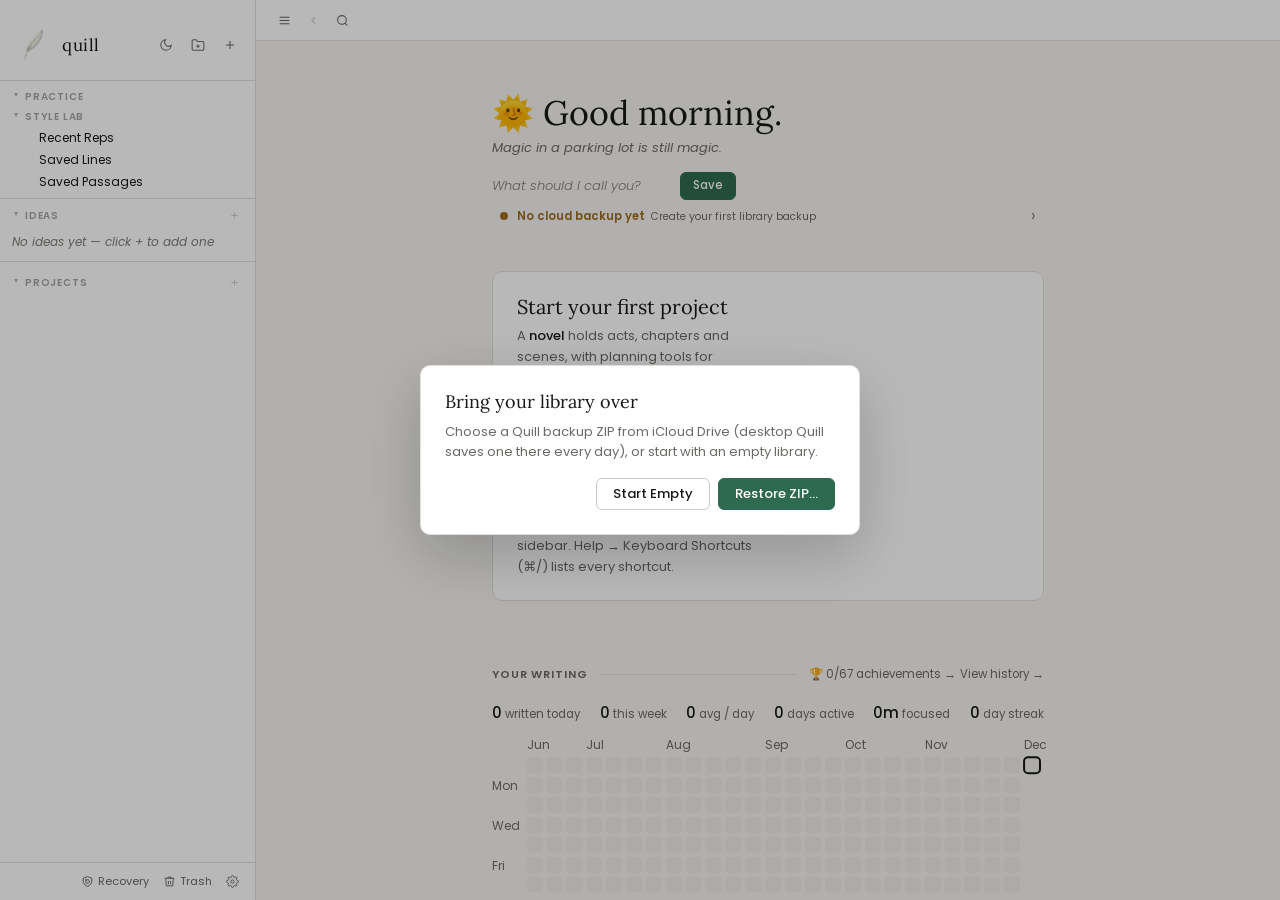
==== app/index.html @ 5013dede "Quill for iPad c7ecb8c8ed49" ====
<!DOCTYPE html>
<html lang="en">
<head>
<meta charset="UTF-8">
<meta name="viewport" content="width=device-width,initial-scale=1,viewport-fit=cover">
<meta name="apple-mobile-web-app-capable" content="yes">
<meta name="mobile-web-app-capable" content="yes">
<meta name="apple-mobile-web-app-title" content="Quill">
<meta name="apple-mobile-web-app-status-bar-style" content="default">
<link rel="manifest" href="../manifest.webmanifest">
<link rel="apple-touch-icon" href="../icons/apple-touch-icon.png">
<meta http-equiv="Content-Security-Policy" content="default-src 'self'; script-src 'self' 'wasm-unsafe-eval'; worker-src 'self' blob:; style-src 'self' 'unsafe-inline'; img-src 'self' data: blob:; font-src 'self' data:; connect-src 'self' data: blob: https://openrouter.ai https://api.openai.com https://auth.openai.com https://*.val.run; frame-src 'self' data: blob:; object-src 'none'; base-uri 'none'; form-action 'none'">
<title>Quill</title>
<link rel="stylesheet" href="ui.css">
<link rel="stylesheet" href="style.css">
<link rel="stylesheet" href="web.css">
</head>
<body>

<!-- SIDEBAR -->
<div id="sidebar">
  <div id="sidebar-header">
    <div id="drag-region"></div>
    <img id="quill-logo" src="assets/quill-icon.png" alt="Quill" title="Home" style="cursor:pointer" data-toolbar-action="home">
    <h1>quill</h1>
    <button class="icon-btn" id="theme-btn" title="Dark mode">
      <svg viewBox="0 0 24 24"><path d="M21 12.79A9 9 0 1 1 11.21 3 7 7 0 0 0 21 12.79z"/></svg>
    </button>
    <button class="icon-btn" id="new-folder-btn" title="New folder">
      <svg viewBox="0 0 24 24"><path d="M22 19a2 2 0 0 1-2 2H4a2 2 0 0 1-2-2V5a2 2 0 0 1 2-2h5l2 3h9a2 2 0 0 1 2 2z"/><line x1="12" y1="11" x2="12" y2="17"/><line x1="9" y1="14" x2="15" y2="14"/></svg>
    </button>
    <button class="icon-btn" id="new-file-btn" title="New file (⌘N)">
      <svg viewBox="0 0 24 24"><line x1="12" y1="5" x2="12" y2="19"/><line x1="5" y1="12" x2="19" y2="12"/></svg>
    </button>
  </div>
  <div id="project-workspace-header">
    <button id="all-projects-btn" title="Return to all projects">
      <svg viewBox="0 0 24 24"><polyline points="15 18 9 12 15 6"/></svg>
      <span>All Projects</span>
    </button>
    <button id="workspace-project-title" title="Open project overview">
      <span id="workspace-project-name">Project</span>
      <span id="workspace-project-kind">Novel</span>
    </button>
  </div>
  <div id="practice-sidebar-section">
    <div class="sidebar-flush-header">
      <span class="sidebar-section-caret" id="practice-section-caret">▸</span>
      <span class="sidebar-flush-label">Practice</span>
    </div>
    <div id="practice-list-sidebar"></div>
  </div>
  <div id="ideas-sidebar-section">
    <div class="sidebar-flush-header">
      <span class="sidebar-section-caret" id="ideas-section-caret">▸</span>
      <span class="sidebar-flush-label">Ideas</span>
      <button class="icon-btn sidebar-flush-btn" id="idea-new-btn-sidebar" title="New idea">
        <svg viewBox="0 0 24 24"><line x1="12" y1="5" x2="12" y2="19"/><line x1="5" y1="12" x2="19" y2="12"/></svg>
      </button>
    </div>
    <div id="idea-list-sidebar"></div>
  </div>
  <div class="sidebar-flush-header" id="projects-sidebar-heading" style="margin-top:4px">
    <span class="sidebar-section-caret" id="projects-section-caret">▸</span>
    <span class="sidebar-flush-label">Projects</span>
    <button class="icon-btn sidebar-flush-btn" id="project-new-btn-sidebar" title="New project">
      <svg viewBox="0 0 24 24"><line x1="12" y1="5" x2="12" y2="19"/><line x1="5" y1="12" x2="19" y2="12"/></svg>
    </button>
  </div>
  <div id="tree-wrap"></div>
  <div id="binder-selection-bar" class="hidden">
    <span id="binder-selection-count">0 scenes selected</span>
    <button id="binder-add-collection-btn">Add to collection…</button>
    <button id="binder-clear-selection-btn" title="Clear selection">×</button>
  </div>
  <div id="sidebar-footer">
    <span id="footer-path">~/Documents/Quill</span>
    <button id="recovery-open-btn" class="sidebar-footer-btn" title="Recovery Center">
      <svg viewBox="0 0 24 24" width="13" height="13" fill="none" stroke="currentColor" stroke-width="1.8"><path d="M12 3 4 6v5c0 5 3.4 8.4 8 10 4.6-1.6 8-5 8-10V6l-8-3z"/><path d="M8.5 12a3.5 3.5 0 1 0 1-2.5"/><polyline points="8.5 7.5 8.5 10.5 11.5 10.5"/></svg>
      Recovery
    </button>
    <button id="trash-open-btn" class="sidebar-footer-btn" title="Trash">
      <svg viewBox="0 0 24 24" width="13" height="13" fill="none" stroke="currentColor" stroke-width="1.8"><polyline points="3 6 5 6 21 6"/><path d="M19 6l-1 14H6L5 6"/><path d="M10 11v6M14 11v6"/><path d="M9 6V4h6v2"/></svg>
      Trash
    </button>
    <button id="settings-open-btn" class="sidebar-footer-btn" title="Settings (⌘,)">
      <svg viewBox="0 0 24 24" width="13" height="13" fill="none" stroke="currentColor" stroke-width="1.8"><circle cx="12" cy="12" r="3"/><path d="M19.4 15a1.65 1.65 0 0 0 .33 1.82l.06.06a2 2 0 1 1-2.83 2.83l-.06-.06a1.65 1.65 0 0 0-1.82-.33 1.65 1.65 0 0 0-1 1.51V21a2 2 0 1 1-4 0v-.09A1.65 1.65 0 0 0 9 19.4a1.65 1.65 0 0 0-1.82.33l-.06.06a2 2 0 1 1-2.83-2.83l.06-.06A1.65 1.65 0 0 0 4.68 15a1.65 1.65 0 0 0-1.51-1H3a2 2 0 1 1 0-4h.09A1.65 1.65 0 0 0 4.6 9a1.65 1.65 0 0 0-.33-1.82l-.06-.06a2 2 0 1 1 2.83-2.83l.06.06A1.65 1.65 0 0 0 9 4.68a1.65 1.65 0 0 0 1-1.51V3a2 2 0 1 1 4 0v.09a1.65 1.65 0 0 0 1 1.51 1.65 1.65 0 0 0 1.82-.33l.06-.06a2 2 0 1 1 2.83 2.83l-.06.06A1.65 1.65 0 0 0 19.4 9a1.65 1.65 0 0 0 1.51 1H21a2 2 0 1 1 0 4h-.09a1.65 1.65 0 0 0-1.51 1z"/></svg>
    </button>
  </div>
</div>

<!-- MAIN -->
<div id="main">
  <!-- Toolbar. data-tip + data-shortcut become the tooltip (toolbar.js); data-views / data-kinds
       say where a control appears (view = #toolbar[data-view], kind = novel | journal | other). -->
  <div id="toolbar">
    <button class="tb-btn" id="sidebar-toggle-btn" data-tip="Show or hide the sidebar" data-shortcut="sidebar">
      <svg viewBox="0 0 24 24"><line x1="3" y1="6" x2="21" y2="6"/><line x1="3" y1="12" x2="21" y2="12"/><line x1="3" y1="18" x2="21" y2="18"/></svg>
    </button>
    <button class="tb-btn" id="back-btn" data-tip="Go back">
      <svg viewBox="0 0 24 24"><polyline points="15 18 9 12 15 6"/></svg>
    </button>
    <div class="tb-sep" data-views="editor chapter"></div>
    <button class="tb-btn" data-save-selection data-fmt="bold" data-tip="Bold" data-shortcut="bold" data-views="editor chapter"><b>B</b></button>
    <button class="tb-btn" data-save-selection data-fmt="italic" data-tip="Italic" data-shortcut="italic" data-views="editor chapter"><i>I</i></button>
    <button class="tb-btn" data-save-selection data-fmt="formatBlock,blockquote" data-tip="Block quote" data-shortcut="quote" data-views="editor chapter" data-kinds="journal other">
      <svg viewBox="0 0 24 24"><path d="M3 21c3 0 7-1 7-8V5c0-1.25-.756-2.017-2-2H4c-1.25 0-2 .75-2 1.972V11c0 1.25.75 2 2 2 1 0 1 0 1 1v1c0 1-1 2-2 2s-1 .008-1 1.031V20c0 1 0 1 1 1z"/><path d="M15 21c3 0 7-1 7-8V5c0-1.25-.757-2.017-2-2h-4c-1.25 0-2 .75-2 1.972V11c0 1.25.75 2 2 2h.75c0 2.25.25 4-2.75 4v3c0 1 0 1 1 1z"/></svg>
    </button>
    <button class="tb-btn" data-save-selection data-fmt="insertUnorderedList" data-tip="Bulleted list" data-shortcut="bullets" data-views="editor chapter" data-kinds="journal other">
      <svg viewBox="0 0 24 24"><line x1="9" y1="6" x2="20" y2="6"/><line x1="9" y1="12" x2="20" y2="12"/><line x1="9" y1="18" x2="20" y2="18"/><circle cx="4" cy="6" r="1.5" fill="currentColor" stroke="none"/><circle cx="4" cy="12" r="1.5" fill="currentColor" stroke="none"/><circle cx="4" cy="18" r="1.5" fill="currentColor" stroke="none"/></svg>
    </button>
    <button class="tb-btn" data-save-selection data-fmt="insertOrderedList" data-tip="Numbered list" data-shortcut="numbers" data-views="editor chapter" data-kinds="journal other">
      <svg viewBox="0 0 24 24"><line x1="10" y1="6" x2="21" y2="6"/><line x1="10" y1="12" x2="21" y2="12"/><line x1="10" y1="18" x2="21" y2="18"/><path d="M4 6h1v4M4 10h2M6 18H4c0-1 2-2 2-3s-1-1.5-2-1" stroke-linecap="round"/></svg>
    </button>
    <button class="tb-btn break-tb-btn" data-save-selection data-toolbar-action="scene-break" data-tip="Scene break — insert * * * between scenes" data-shortcut="sceneBreak" data-views="editor">* * *</button>
    <button class="tb-btn" id="revision-note-btn" data-tip="Revision note — park a 💡 reminder in the page" data-shortcut="revisionNote" data-views="editor chapter">
      <svg viewBox="0 0 24 24"><path d="M9 18h6M10 22h4"/><path d="M12 2a7 7 0 0 0-4 12.7c.6.5 1 1.3 1 2.1V17h6v-.2c0-.8.4-1.6 1-2.1A7 7 0 0 0 12 2z"/></svg>
    </button>
    <div class="tb-sep" data-views="editor chapter"></div>
    <select id="font-picker" data-tip="Manuscript font" data-views="editor chapter">
      <option value="poppins">Poppins</option>
      <option value="lora">Lora</option>
      <option value="libsans">Sans-Serif</option>
      <option value="baskerville">Baskerville</option>
      <option value="mono">Monospace</option>
    </select>
    <div class="font-size-stepper" id="font-size-stepper" data-views="editor chapter">
      <button id="fs-dec" class="fs-btn" data-tip="Smaller text">−</button>
      <span id="fs-val" title="Text size in points">16</span>
      <button id="fs-inc" class="fs-btn" data-tip="Larger text">+</button>
    </div>
    <div class="tb-sep" data-views="editor chapter"></div>
    <button class="tb-btn" id="find-btn" data-tip="Find and replace in this scene" data-shortcut="find" data-views="editor">
      <svg viewBox="0 0 24 24"><circle cx="11" cy="11" r="8"/><path d="m21 21-4.35-4.35"/></svg>
    </button>
    <button class="tb-btn" id="global-search-btn" data-tip="Search all your writing" data-shortcut="searchAll" data-views="empty landing">
      <svg viewBox="0 0 24 24"><circle cx="11" cy="11" r="8"/><path d="m21 21-4.35-4.35"/></svg>
    </button>
    <button class="tb-btn" id="more-btn" data-save-selection data-tip="More tools — formatting, synonyms, grammar, search" aria-haspopup="menu" aria-expanded="false" data-views="editor chapter">
      <svg viewBox="0 0 24 24"><circle cx="5" cy="12" r="1.6" fill="currentColor" stroke="none"/><circle cx="12" cy="12" r="1.6" fill="currentColor" stroke="none"/><circle cx="19" cy="12" r="1.6" fill="currentColor" stroke="none"/></svg>
    </button>
    <div class="tb-sep" data-views="editor chapter landing board read-draft"></div>
    <button class="tb-btn" id="notes-btn" data-tip="Scene inspector — synopsis, notes, comments, scraps, sprint" data-shortcut="inspector" data-views="editor">
      <svg viewBox="0 0 24 24"><path d="M14 2H6a2 2 0 0 0-2 2v16a2 2 0 0 0 2 2h12a2 2 0 0 0 2-2V8z"/><polyline points="14 2 14 8 20 8"/><line x1="8" y1="13" x2="16" y2="13"/><line x1="8" y1="17" x2="13" y2="17"/></svg>
    </button>
    <button class="tb-btn" id="outline-btn" data-tip="Scene beats — the plan for this scene, beside the page" data-shortcut="beats" data-views="editor" data-kinds="novel">
      <svg viewBox="0 0 24 24"><circle cx="6" cy="5" r="2"/><circle cx="6" cy="12" r="2"/><circle cx="6" cy="19" r="2"/><line x1="6" y1="7" x2="6" y2="10"/><line x1="6" y1="14" x2="6" y2="17"/><line x1="11" y1="5" x2="20" y2="5"/><line x1="11" y1="12" x2="18" y2="12"/><line x1="11" y1="19" x2="16" y2="19"/></svg>
    </button>
    <button class="tb-btn" id="split-btn" data-tip="Reference panel — characters and World Bible beside your page" data-shortcut="reference" data-views="editor chapter landing" data-kinds="novel">
      <svg viewBox="0 0 24 24"><rect x="3" y="3" width="8" height="18" rx="1"/><rect x="13" y="3" width="8" height="18" rx="1"/></svg>
    </button>
    <button class="tb-btn" id="board-btn" data-tip="Board — scene cards for this chapter" data-views="editor chapter landing board" data-kinds="novel">
      <svg viewBox="0 0 24 24"><rect x="3" y="3" width="7" height="7"/><rect x="14" y="3" width="7" height="7"/><rect x="3" y="14" width="7" height="7"/><rect x="14" y="14" width="7" height="7"/></svg>
    </button>
    <button class="tb-btn" id="read-btn" data-tip="Read draft — this chapter as manuscript pages (whole novel from the novel page)" data-views="editor chapter landing read-draft" data-kinds="novel">
      <svg viewBox="0 0 24 24"><path d="M2 4h6a4 4 0 0 1 4 4v13a3 3 0 0 0-3-3H2z"/><path d="M22 4h-6a4 4 0 0 0-4 4v13a3 3 0 0 1 3-3h7z"/></svg>
    </button>
    <button class="tb-btn" id="focus-btn" data-tip="Focus mode — hide everything but the page (Esc to leave)" data-shortcut="focus" data-views="editor chapter">
      <svg viewBox="0 0 24 24"><circle cx="12" cy="12" r="9"/><circle cx="12" cy="12" r="3"/></svg>
    </button>
    <div id="tb-right">
      <span class="save-indicator" id="save-indicator"></span>
      <button class="tb-btn" id="snapshot-btn" data-tip="Snapshots — save this scene as it is now, or restore an earlier version" data-views="editor" style="display:none">
        <svg viewBox="0 0 24 24"><path d="M23 19a2 2 0 0 1-2 2H3a2 2 0 0 1-2-2V8a2 2 0 0 1 2-2h4l2-3h6l2 3h4a2 2 0 0 1 2 2z"/><circle cx="12" cy="13" r="4"/></svg>
      </button>
    </div>
  </div>

  <div class="tb-menu" id="more-menu" role="menu" aria-label="More tools" hidden>
    <div class="tb-menu-label">Formatting</div>
    <button role="menuitem" data-fmt="underline" data-tip="Underline" data-shortcut="underline"><span style="text-decoration:underline">U</span> Underline</button>
    <button role="menuitem" data-fmt="strikeThrough" data-tip="Strikethrough" data-shortcut="strike"><span style="text-decoration:line-through">S</span> Strikethrough</button>
    <button role="menuitem" data-fmt="formatBlock,blockquote" data-tip="Block quote" data-shortcut="quote"><span>❝</span> Block quote</button>
    <button role="menuitem" data-fmt="insertUnorderedList" data-tip="Bulleted list" data-shortcut="bullets"><span>•</span> Bulleted list</button>
    <button role="menuitem" data-fmt="insertOrderedList" data-tip="Numbered list" data-shortcut="numbers"><span>1.</span> Numbered list</button>
    <button role="menuitem" data-fmt="removeFormat;formatBlock,p" data-tip="Clear formatting — plain body text"><span>⌫</span> Clear formatting</button>
    <div class="tb-menu-sep"></div>
    <div class="tb-menu-label">Tools</div>
    <button role="menuitem" id="more-synonyms" data-tip="Synonyms for the word at the cursor" data-shortcut="synonyms"><span>≈</span> Synonyms</button>
    <button role="menuitem" id="grammar-btn" data-tip="Grammar and style check for this scene"><span>✓</span> Grammar &amp; style check</button>
    <button role="menuitem" id="more-search" data-tip="Search all your writing" data-shortcut="searchAll"><span>⌕</span> Search all files</button>
    <div class="tb-menu-sep"></div>
    <button role="menuitem" id="more-shortcuts" data-tip="Keyboard shortcuts" data-shortcut="shortcuts"><span>⌘</span> Keyboard shortcuts</button>
    <button role="menuitem" id="more-guide" data-tip="What's what in Quill — a one-line guide to every tool"><span>?</span> What’s what in Quill</button>
  </div>

  <div id="editor-row">

  <!-- SCENE BEATS STRIP -->
  <div id="scene-outline">
    <div id="outline-header">
      <span class="outline-title">Scene beats</span>
      <button class="icon-btn" id="outline-close-btn" title="Close scene beats">
        <svg viewBox="0 0 24 24"><line x1="18" y1="6" x2="6" y2="18"/><line x1="6" y1="6" x2="18" y2="18"/></svg>
      </button>
    </div>
    <div id="outline-beats"></div>
    <div id="outline-add">
      <svg width="12" height="12" viewBox="0 0 24 24" fill="none" stroke="currentColor" stroke-width="2"><line x1="12" y1="5" x2="12" y2="19"/><line x1="5" y1="12" x2="19" y2="12"/></svg>
      <span>Add beat</span>
    </div>
    <div id="outline-footer">
      <span id="outline-progress-label">0 of 0 beats</span>
      <div id="outline-progress-track"><div id="outline-progress-fill"></div></div>
      <div class="outline-footer-actions">
        <button class="outline-copy-btn" id="outline-copy-btn" title="Copy every scene beat to the clipboard">Copy beats</button>
        <button class="outline-review-btn" id="outline-review-btn" title="Send beats to Brainstorm for feedback">✦ Review beats</button>
      </div>
    </div>
  </div>

  <div id="content-area">

    <!-- EMPTY STATE -->
    <div id="view-empty" class="view active">
      <div id="dashboard">

        <!-- GREETING -->
        <div id="dashboard-top">
          <div id="dashboard-greeting"></div>
          <button id="dash-backup-health" class="dash-backup-health checking" type="button" title="Open Backup settings">
            <span class="dash-backup-dot"></span>
            <span class="dash-backup-copy">
              <span id="dash-backup-title" class="dash-backup-title">Checking backup…</span>
              <span id="dash-backup-detail" class="dash-backup-detail">Verifying your newest archive</span>
            </span>
            <span class="dash-backup-arrow">›</span>
          </button>
        </div>

        <!-- ACTIVE MANUSCRIPT: progress + continue writing -->
        <section id="dash-manuscript-card" style="display:none"></section>

        <!-- FIRST RUN: no novel or journal yet -->
        <section id="dash-start" class="dash-start" hidden>
          <h2>Start your first project</h2>
          <p>A <b>novel</b> holds acts, chapters and scenes, with planning tools for characters, structure and revision. A <b>journal</b> holds dated entries with mood and tags.</p>
          <div class="dash-start-actions">
            <button class="btn primary" type="button" data-start-type="novel">Start a novel</button>
            <button class="btn" type="button" data-start-type="journal">Start a journal</button>
          </div>
          <p class="dash-start-hint">You can add more projects any time with the + next to Projects in the sidebar. Help → Keyboard Shortcuts (⌘/) lists every shortcut.</p>
        </section>

        <!-- GLIMPSE FROM DRAFT: an open pull-quote, not a panel -->
        <figure id="dashboard-glimpse" style="display:none">
          <blockquote id="dash-glimpse-text" class="dash-glimpse-text"></blockquote>
          <figcaption class="dash-glimpse-meta">
            <span id="dash-glimpse-source"></span>
            <button class="dash-text-btn" id="dash-glimpse-refresh" type="button">↺ Another</button>
          </figcaption>
        </figure>

        <!-- YOUR WRITING: stat line, heat map, daily goal -->
        <section id="dash-writing">
          <div class="section-label dash-section-header">
            <span class="dash-section-label">Your writing</span>
            <span class="section-actions dash-section-links">
              <button class="dash-text-btn" id="dash-achievements-btn" type="button">🏆 Achievements →</button>
              <button class="dash-text-btn" id="dash-history-btn" type="button">View history →</button>
            </span>
          </div>
          <p id="dash-stats-error" class="dash-stats-error" role="alert" hidden></p>
          <div id="dash-stat-line" class="dash-stat-line"></div>
          <div id="dash-heatmap" class="dash-heatmap"></div>
          <div id="dash-goal-block">
            <div id="dash-goal-row">
              <span class="dash-goal-name">Daily goal</span>
              <div class="l-prog-wrap"><div class="l-prog-bar" id="dash-goal-bar" style="width:0%"></div></div>
              <span id="dash-goal-label"></span>
              <button class="btn sm" id="dash-goal-edit">Set goal</button>
            </div>
            <div id="dash-goal-edit-row" style="display:none">
              <input id="dash-goal-input" type="number" min="0" max="200000" class="l-field" placeholder="e.g. 500">
              <span class="dash-goal-hint">words a day</span>
              <button class="btn primary" id="dash-goal-save">Save</button>
              <button class="btn" id="dash-goal-clear">Turn off</button>
            </div>
          </div>
        </section>

      </div>
    </div>

    <!-- LANDING -->
    <div id="view-landing" class="view">
      <div id="landing-scroll">
        <div id="landing-inner"></div>
      </div>
    </div>

    <!-- EDITOR + NOTES -->
    <div id="view-editor" class="view">
      <div id="editor-wrap">
        <div id="editor-inner">
          <div id="doc-meta">
            <span id="entry-date"></span>
            <span id="word-count"></span>
            <span id="read-time"></span>
            <span id="time-spent" style="display:none"></span>
          </div>
          <input type="text" id="entry-title" placeholder="Title" autocomplete="off" spellcheck="true" autocapitalize="off">
          <div id="meta-fields">
            <div class="meta-mood-wrap" id="meta-mood-wrap">
              <span class="meta-mood-label" id="meta-mood-label">Mood</span>
              <div class="meta-mood-dots" id="meta-mood-dots">
                <button class="mood-dot" data-mood="" title="Clear" data-emoji="">·</button>
                <button class="mood-dot" data-mood="😊 Good"        title="Good"       data-emoji="😊">😊</button>
                <button class="mood-dot" data-mood="😌 Calm"        title="Calm"       data-emoji="😌">😌</button>
                <button class="mood-dot" data-mood="🔥 Energized"   title="Energized"  data-emoji="🔥">🔥</button>
                <button class="mood-dot" data-mood="🥰 Grateful"    title="Grateful"   data-emoji="🥰">🥰</button>
                <button class="mood-dot" data-mood="😐 Neutral"     title="Neutral"    data-emoji="😐">😐</button>
                <button class="mood-dot" data-mood="😔 Low"         title="Low"        data-emoji="😔">😔</button>
                <button class="mood-dot" data-mood="😤 Frustrated"  title="Frustrated" data-emoji="😤">😤</button>
                <button class="mood-dot" data-mood="😴 Tired"       title="Tired"      data-emoji="😴">😴</button>
                <button class="mood-dot" data-mood="😰 Anxious"     title="Anxious"    data-emoji="😰">😰</button>
                <button class="mood-dot mood-add-btn" id="mood-add-btn" title="Add your own mood" type="button">+</button>
              </div>
              <div class="mood-add-popover" id="mood-add-popover">
                <div class="mood-add-row">
                  <input type="text" id="mood-add-emoji" class="mood-add-emoji" placeholder="😊" maxlength="8" autocomplete="off">
                  <input type="text" id="mood-add-label" class="mood-add-label" placeholder="Label (e.g. Hollow)" maxlength="24" autocomplete="off">
                  <button type="button" id="mood-add-confirm" class="mood-add-confirm">Add</button>
                </div>
                <div class="mood-add-hint">On Mac: ⌃⌘Space to open the emoji picker · Esc to cancel</div>
              </div>
            </div>
            <input type="text" id="tags-input" class="meta-tags-input" placeholder="+ tags" style="-webkit-user-select:text;user-select:text">
            <!-- keep hidden select for save compatibility -->
            <select id="mood-select" style="display:none">
              <option value=""></option>
              <option>😊 Good</option><option>😐 Neutral</option>
              <option>😔 Low</option><option>😤 Frustrated</option>
              <option>😌 Calm</option><option>🔥 Energized</option>
              <option>😴 Tired</option><option>🥰 Grateful</option>
              <option>😰 Anxious</option>
            </select>
          </div>
          <div id="goal-row">
            <div id="goal-track"><div id="goal-fill" style="width:0%"></div></div>
            <span id="goal-label">0 / 0</span>
            <span id="goal-done">✓ Goal reached</span>
          </div>
          <div id="entry-body" data-placeholder="Start writing…"></div>
          <div id="selection-wc" style="display:none"></div>
        </div>
      </div>
      <div id="inspector-panel">
        <div id="inspector-header">
          <span class="inspector-title">Scene Inspector</span>
          <button class="icon-btn" id="inspector-collapse-all-btn" title="Collapse all sections">
            <svg viewBox="0 0 24 24" fill="none" stroke="currentColor" stroke-width="2" stroke-linecap="round"><polyline points="6 9 12 4 18 9"/><polyline points="6 15 12 20 18 15"/></svg>
          </button>
          <button class="icon-btn" id="inspector-close-btn" data-tip="Close the inspector">
            <svg viewBox="0 0 24 24"><line x1="18" y1="6" x2="6" y2="18"/><line x1="6" y1="6" x2="18" y2="18"/></svg>
          </button>
        </div>
        <div id="inspector-tabs" class="seg">
          <button class="inspector-tab active" data-inspector-tab="scene">Scene</button>
          <button class="inspector-tab" data-inspector-tab="sprint">Sprint</button>
          <button class="inspector-tab" data-inspector-tab="scraps">Scraps</button>
        </div>
        <div id="inspector-scroll" data-tab="scene">

          <!-- SYNOPSIS -->
          <div class="insp-section" id="insp-synopsis-section">
            <div class="insp-section-title insp-collapsible" data-target="insp-synopsis-body">
              <span>Synopsis</span>
              <span class="insp-caret">▸</span>
            </div>
            <div id="insp-synopsis-body" class="insp-section-body">
              <textarea id="insp-synopsis" class="insp-field" rows="3" placeholder="What happens in this scene…"></textarea>
              <div class="insp-field-hint">Also shown on this scene’s corkboard card.</div>
            </div>
          </div>

          <!-- WORD GOAL -->
          <div class="insp-section" id="insp-goal-section">
            <div class="insp-section-title insp-collapsible" data-target="insp-goal-body">
              <span>Word Goal</span>
              <span class="insp-caret">▸</span>
            </div>
            <div id="insp-goal-body" class="insp-section-body">
              <div class="insp-goal-row">
                <input id="insp-goal-input" type="number" min="0" class="insp-field insp-goal-field" placeholder="Target words">
                <span id="insp-goal-progress" class="insp-goal-progress"></span>
              </div>
            </div>
          </div>

          <!-- NOTES -->
          <div class="insp-section" id="insp-notes-section">
            <div class="insp-section-title insp-collapsible" data-target="insp-notes-body">
              <span>Scene notes</span>
              <span class="insp-caret">▸</span>
            </div>
            <div id="insp-notes-body" class="insp-section-body">
              <div id="notes-body" contenteditable="true" data-placeholder="Scene notes…"></div>
            </div>
          </div>

          <!-- COMMENTS -->
          <div class="insp-section" id="insp-comments-section">
            <div class="insp-section-title insp-collapsible" data-target="insp-comments-body">
              <span>Comments</span>
              <span id="insp-comment-count" class="insp-count"></span>
              <span class="insp-caret">▸</span>
            </div>
            <div id="insp-comments-body" class="insp-section-body">
              <div class="comments-wrap">
                <div class="comments-toolbar">
                  <button class="btn ghost sm" id="view-all-comments-btn">View all comments →</button>
                </div>
                <div class="comments-empty" id="comments-empty" style="display:none">No comments yet. Select words in the scene and choose Revisit, Rewrite, Research, Cut or Note.</div>
                <div id="comments-list"></div>
              </div>
            </div>
          </div>

          <!-- STUBS -->
          <div class="insp-section" id="insp-stubs-section">
            <div class="insp-section-title insp-collapsible" data-target="insp-stubs-body">
              <span>Stubs</span>
              <span id="insp-stub-count" class="insp-count"></span>
              <span class="insp-caret">▸</span>
            </div>
            <div id="insp-stubs-body" class="insp-section-body">
              <div class="stubs-wrap">
                <div class="comments-empty" id="stubs-empty" style="display:none">No stubs in this scene. Type [a placeholder in brackets] or press ⌘[ to leave a gap to fill later.</div>
                <div id="stubs-list"></div>
              </div>
            </div>
          </div>

          <!-- REVISION NOTES -->
          <div class="insp-section" id="insp-revisions-section">
            <div class="insp-section-title insp-collapsible" data-target="insp-revisions-body">
              <span>Revision notes</span>
              <span id="insp-revision-count" class="insp-count"></span>
              <span class="insp-caret">▸</span>
            </div>
            <div id="insp-revisions-body" class="insp-section-body">
              <div class="stubs-wrap">
                <div class="comments-empty" id="revisions-empty" style="display:none">No revision notes here. Press ⌘⇧R to add one.</div>
                <div id="revisions-list"></div>
              </div>
            </div>
          </div>

          <!-- OPTIONAL SCENE DETAILS -->
          <div class="insp-section collapsed" id="insp-details-section">
            <div class="insp-section-title insp-collapsible" data-target="insp-details-body">
              <span>Optional Details</span>
              <span class="insp-caret">▸</span>
            </div>
            <div id="insp-details-body" class="insp-section-body insp-details-body">
              <span class="insp-lbl">Status</span>
              <div class="seg insp-status-pills" id="insp-status-pills">
                <button class="insp-pill active" data-status="drafting">Drafting</button>
                <button class="insp-pill" data-status="revising">Revising</button>
                <button class="insp-pill" data-status="polishing">Polishing</button>
                <button class="insp-pill" data-status="done">Done</button>
              </div>
              <div class="insp-grid">
                <div>
                  <span class="insp-lbl">POV</span>
                  <input id="insp-pov" class="insp-field" placeholder="Whose eyes?">
                </div>
                <div>
                  <span class="insp-lbl">Setting</span>
                  <input id="insp-setting" class="insp-field" placeholder="Where and when">
                </div>
              </div>
              <details class="insp-serves" id="insp-serves">
                <summary><span class="insp-lbl">Serves beat</span> <span id="insp-serves-summary">None</span></summary>
                <div id="insp-serves-chips"></div>
              </details>
              <div>
                <span class="insp-lbl">Purpose &amp; Conflict</span>
                <textarea id="insp-purpose" class="insp-field" rows="2" placeholder="Why this scene must exist…"></textarea>
              </div>
            </div>
          </div>

          <!-- TIMELINE METADATA -->
          <div class="insp-section collapsed" id="insp-timeline-section">
            <div class="insp-section-title insp-collapsible" data-target="insp-timeline-body">
              <span>Timeline</span>
              <span class="insp-caret">▸</span>
            </div>
            <div id="insp-timeline-body" class="insp-section-body insp-details-body">
              <div class="insp-field-hint">Optional. Adding any value seeds this scene the next time you open the project Timeline.</div>
              <div class="insp-grid">
                <div><span class="insp-lbl">When</span><input id="insp-timeline-when" class="insp-field" placeholder="Day 12, ten years earlier…"></div>
                <div><span class="insp-lbl">Time</span><input id="insp-timeline-time" class="insp-field" placeholder="After sunset"></div>
                <div><span class="insp-lbl">Duration</span><input id="insp-timeline-duration" class="insp-field" placeholder="About two hours"></div>
                <div><span class="insp-lbl">Track</span><input id="insp-timeline-track" class="insp-field" placeholder="Present, backstory…"></div>
              </div>
              <div class="insp-field-hint">After seeding, the timeline event is independent; linking never makes the scene its owner.</div>
              <div class="insp-timeline-status-row">
                <span id="insp-timeline-status">Not on timeline</span>
                <button class="btn sm" id="insp-timeline-open" type="button">Open Timeline →</button>
              </div>
            </div>
          </div>

          <!-- SPRINT -->
          <div class="insp-section collapsed" id="insp-sprint-section">
            <div class="insp-section-title insp-collapsible" data-target="insp-sprint-body">
              <span>Sprint Timer</span>
              <span class="insp-caret">▸</span>
            </div>
            <div id="insp-sprint-body" class="insp-section-body">
              <div class="sprint-wrap">
                <div class="sprint-ring-wrap">
                  <svg class="sprint-ring" viewBox="0 0 100 100">
                    <circle class="sprint-ring-bg"   cx="50" cy="50" r="44"/>
                    <circle class="sprint-ring-fill" id="sprint-ring-fill" cx="50" cy="50" r="44"/>
                  </svg>
                  <div class="sprint-center">
                    <div class="sprint-time" id="sprint-time">25:00</div>
                    <div class="sprint-delta" id="sprint-word-delta"></div>
                  </div>
                </div>
                <div class="sprint-presets">
                  <button class="sprint-preset" data-min="10">10m</button>
                  <button class="sprint-preset active" data-min="25">25m</button>
                  <button class="sprint-preset" data-min="45">45m</button>
                  <input id="sprint-custom" type="number" min="1" max="180" placeholder="Custom" class="sprint-custom-input">
                </div>
                <div class="sprint-controls">
                  <button class="btn primary" id="sprint-start">Start</button>
                  <button class="btn"   id="sprint-pause" disabled>Pause</button>
                  <button class="btn"   id="sprint-reset">Reset</button>
                </div>
                <div class="sprint-done-msg" id="sprint-done-msg" style="display:none"></div>
              </div>
              <div class="stats-divider">Writing Stats</div>
              <div class="stats-wrap">
                <div class="stats-grid">
                  <div class="stat-card stat-card-accent">
                    <div class="stat-val" id="stat-today-words">—</div>
                    <div class="stat-lbl">Words today</div>
                  </div>
                  <div class="stat-card">
                    <div class="stat-val" id="stat-streak">—</div>
                    <div class="stat-lbl">Writing streak</div>
                  </div>
                  <div class="stat-card">
                    <div class="stat-val" id="stat-sessions">—</div>
                    <div class="stat-lbl">Total sprints</div>
                  </div>
                  <div class="stat-card">
                    <div class="stat-val" id="stat-longest">—</div>
                    <div class="stat-lbl">Longest sprint</div>
                  </div>
                  <div class="stat-card">
                    <div class="stat-val" id="stat-scene-time">—</div>
                    <div class="stat-lbl">On this scene</div>
                  </div>
                </div>
                <div class="chart-section" id="scene-times-section" style="display:none">
                  <div class="chart-title">Time per scene</div>
                  <div id="scene-times-list" class="scene-times-list"></div>
                </div>
                <div class="chart-section">
                  <div class="chart-title">Words — last 7 days</div>
                  <div id="week-chart" class="week-chart"></div>
                </div>
              </div>
            </div>
          </div>

          <!-- TAGS -->
          <div class="insp-section collapsed" id="insp-tags-section">
            <div class="insp-section-title insp-collapsible" data-target="insp-tags-body">
              <span>Tags</span>
              <span class="insp-caret">▸</span>
            </div>
            <div id="insp-tags-body" class="insp-section-body">
              <div class="tags-wrap">
                <div class="tags-search-row">
                  <input id="tag-search-input" type="text" placeholder="Filter tags…" class="tag-search-input">
                </div>
                <div id="tag-cloud" class="tag-cloud"></div>
              </div>
            </div>
          </div>

          <!-- SCRAPS (novel-wide) -->
          <div class="insp-section" id="insp-scraps-section">
            <div id="insp-scraps" class="insp-scraps"></div>
          </div>

        </div><!-- /inspector-scroll -->
      </div><!-- /inspector-panel -->
    </div>

    <!-- BOARD -->
    <!-- GLOBAL SEARCH -->
    <div id="view-search" class="view">
      <div class="search-header">
        <button class="icon-btn" id="search-back-btn" data-tip="Back">
          <svg viewBox="0 0 24 24"><polyline points="15 18 9 12 15 6"/></svg>
        </button>
        <div class="search-input-wrap">
          <svg class="search-input-icon" viewBox="0 0 24 24"><circle cx="11" cy="11" r="8"/><path d="m21 21-4.35-4.35"/></svg>
          <input type="text" id="global-search-input" class="l-field" placeholder="Search manuscript, notes, beats, cards…"
            style="-webkit-user-select:text;user-select:text">
        </div>
        <div class="search-scope-wrap">
          <button class="chip search-scope active" data-scope="project">This project</button>
          <button class="chip search-scope" data-scope="all">All projects</button>
        </div>
        <span id="search-result-count" class="search-result-count"></span>
      </div>
      <div class="search-replace-bar">
        <span class="search-replace-label">Replace with</span>
        <input type="text" id="global-replace-input" class="l-field" placeholder="Replacement text (blank deletes)"
          style="-webkit-user-select:text;user-select:text">
        <button class="btn sm" id="search-review-replace-btn">Review replacements…</button>
        <button class="btn sm" id="search-save-btn">Save search</button>
        <span id="search-replace-status" class="search-replace-status"></span>
      </div>
      <div id="search-results-list" class="search-results-list"></div>
    </div>

    <!-- STATIC COLLECTION -->
    <div id="view-collection" class="view">
      <div class="collection-header">
        <button class="icon-btn" id="collection-back-btn" data-tip="Back">
          <svg viewBox="0 0 24 24"><polyline points="15 18 9 12 15 6"/></svg>
        </button>
        <div>
          <div class="collection-kicker">Collection</div>
          <h2 id="collection-title">Collection</h2>
        </div>
        <span id="collection-count"></span>
      </div>
      <div id="collection-list"></div>
    </div>

    <!-- TAG SEARCH RESULTS -->
    <div id="view-tags" class="view">
      <div id="tag-results-header">
        <button class="icon-btn" id="tag-back-btn" data-tip="Back">
          <svg viewBox="0 0 24 24"><polyline points="15 18 9 12 15 6"/></svg>
        </button>
        <h2 id="tag-results-title">Tag</h2>
        <span id="tag-results-count"></span>
      </div>
      <div id="tag-results-list"></div>
    </div>

    <!-- COMMENT SEARCH VIEW -->
    <div id="view-comment-search" class="view">
      <div id="comment-search-header">
        <button class="icon-btn" id="comment-search-back" data-tip="Back">
          <svg viewBox="0 0 24 24"><polyline points="15 18 9 12 15 6"/></svg>
        </button>
        <h2 id="comment-search-title">All Comments</h2>
        <span id="comment-search-count"></span>
      </div>
      <div class="comment-search-filters" id="comment-search-filters">
        <button class="cs-filter active" data-type="all">All</button>
        <button class="cs-filter" data-type="revisit">Revisit</button>
        <button class="cs-filter" data-type="rewrite">Rewrite</button>
        <button class="cs-filter" data-type="research">Research</button>
        <button class="cs-filter" data-type="cut">Cut</button>
        <button class="cs-filter" data-type="note">Note</button>
      </div>
      <div id="comment-search-list"></div>
    </div>

    <!-- READ DRAFT (toolbar view) -->
    <!-- SCRIVENINGS (edit a whole chapter across its scene files) -->
    <div id="view-chapter" class="view">
      <div id="chapter-header">
        <button class="icon-btn" id="chapter-back" title="Back to chapter">
          <svg viewBox="0 0 24 24" width="14" height="14" fill="none" stroke="currentColor" stroke-width="2.5"><polyline points="15 18 9 12 15 6"/></svg>
        </button>
        <h2 id="chapter-title">Chapter</h2>
        <span id="chapter-wc"></span>
        <span id="chapter-save-indicator" class="save-indicator"></span>
      </div>
      <div id="chapter-scroll">
        <div id="chapter-error"></div>
        <div id="chapter-body" data-placeholder="This chapter has no scenes yet."></div>
      </div>
    </div>

    <div id="view-read-draft" class="view">
      <div id="read-draft-header">
        <button class="icon-btn" id="read-draft-back" data-tip="Back to writing">
          <svg viewBox="0 0 24 24"><polyline points="15 18 9 12 15 6"/></svg>
        </button>
        <h2 id="read-draft-title">Read Draft</h2>
        <span id="read-draft-wc"></span>
        <button class="btn sm read-draft-export" id="read-draft-export">Whole novel →</button>
      </div>
      <div id="read-draft-scroll">
        <div id="read-draft-content" class="read-content"></div>
      </div>
    </div>

    <!-- BRAINSTORM (toolbar view) -->
    <div id="view-brainstorm" class="view">
      <div id="bsv-sidebar">
        <div id="bsv-sidebar-header">
          <span>Conversations</span>
          <button class="btn sm" id="bsv-new-btn">+ New</button>
        </div>
        <div id="bsv-history-list"></div>
        <div id="bsv-model-indicator">
          <button type="button" class="ai-model-link" data-open-settings="ai" title="Change the model in Settings → AI">Model: <span id="bsv-model-name">Claude Haiku 4.5</span></button>
          <button class="icon-btn" id="bsv-gear-btn" title="Instructions">
            <svg viewBox="0 0 24 24"><path d="M12 20h9"/><path d="M16.5 3.5a2.121 2.121 0 0 1 3 3L7 19l-4 1 1-4L16.5 3.5z"/></svg>
          </button>
        </div>
        <div id="bsv-api-settings" style="display:none">
          <div id="bsv-settings-pane-instr">
            <div class="bsv-instr-hint">Edit the AI's role and context for this session. Changes apply to your next message. Reset restores the auto-generated prompt.</div>
            <textarea id="bsv-instructions-ta" class="bs-input bsv-instr-ta"
              placeholder="System instructions…" spellcheck="false"></textarea>
            <div style="display:flex;gap:6px;margin-top:8px">
              <button class="btn primary" id="bsv-save-instr" style="flex:1">Save</button>
              <button class="btn sm" id="bsv-reset-instr">Reset</button>
            </div>
          </div>
        </div>
      </div>
      <div id="bsv-main">
        <div id="bsv-header">
          <button class="icon-btn" id="bsv-back" data-tip="Back">
            <svg viewBox="0 0 24 24"><polyline points="15 18 9 12 15 6"/></svg>
          </button>
          <span id="bsv-convo-title">Brainstorm</span>
          <button class="btn sm" id="bsv-review-chapter" style="display:none">Review current chapter</button>
        </div>
        <div id="bsv-messages"></div>
        <div id="bsv-input-row">
          <div id="bsv-ctx-row"><button id="bsv-ctx-btn"></button></div>
          <textarea id="bsv-input" class="bs-textarea" rows="5"
            placeholder="Ask anything about your story… ⌘↵ to send"></textarea>
          <button class="btn primary bs-send" id="bsv-send">Send</button>
        </div>
      </div>
    </div>

    <!-- ── IDEA WORKSHOP ──────────────────────────────────────── -->
    <div id="view-ideas" class="view no-idea">

      <!-- EMPTY STATE when no idea selected -->
      <div id="idea-empty-state" style="position:absolute;inset:0;display:flex;flex-direction:column;align-items:center;justify-content:center;gap:12px;pointer-events:none;">
        <div style="font-size:28px;opacity:.2;">✦</div>
        <div style="font-size:13px;color:var(--muted);font-style:italic;text-align:center;max-width:240px;line-height:1.6;">Select an idea from the sidebar, or create a new one</div>
      </div>

      <!-- PAGE: the idea itself — title, notes, fragments -->
      <div id="idea-page">
        <div id="idea-page-inner">
          <div class="idea-head">
            <input id="idea-title-input" class="idea-title-input" placeholder="Name this idea…" spellcheck="false">
            <div class="idea-header-actions">
              <button class="btn sm" id="idea-ai-toggle" aria-pressed="false">✦ Ask AI</button>
              <button class="btn sm" id="idea-hatch-btn">🥚 Hatch novel</button>
              <button class="icon-btn idea-icon-sm" id="idea-delete-btn" title="Delete idea" aria-label="Delete idea">
                <svg viewBox="0 0 24 24"><polyline points="3 6 5 6 21 6"/><path d="M19 6l-1 14H6L5 6"/><path d="M10 11v6M14 11v6"/></svg>
              </button>
            </div>
          </div>
          <div class="idea-meta-row">
            <label class="chip idea-status-chip" title="Status">
              <span class="idea-status-dot" id="idea-status-dot"></span>
              <select id="idea-status" aria-label="Status">
                <option value="hot">Hot</option>
                <option value="developing">Developing</option>
                <option value="shelved">Shelved</option>
              </select>
            </label>
            <div id="idea-tags-wrap" class="idea-tags-wrap"></div>
          </div>

          <div id="idea-scratchpad" class="idea-scratchpad" contenteditable="true" spellcheck="true"
            data-placeholder="Dump everything here. A feeling, a scene, a question, a 'what if.' No pressure, no structure.&#10;&#10;This is just for you."></div>

          <section class="section idea-fragments-section">
            <div class="section-label">Fragments<span class="section-actions"><button class="btn sm" id="idea-add-fragment-btn">+ Fragment</button></span></div>
            <!-- fragment add form (hidden by default) -->
            <div id="idea-fragment-form" style="display:none">
              <select id="idea-fragment-type" class="bs-input idea-frag-type-sel">
                <option value="vibe">Vibe</option>
                <option value="scene">Scene fragment</option>
                <option value="image">Image / aesthetic</option>
                <option value="tone ref">Tone ref</option>
                <option value="character">Character note</option>
                <option value="dialogue">Dialogue</option>
                <option value="location">Location</option>
                <option value="conflict">Conflict</option>
                <option value="symbol">Symbol / motif</option>
                <option value="worldbuilding">Worldbuilding</option>
                <option value="theme">Theme</option>
                <option value="note">Note</option>
              </select>
              <textarea id="idea-fragment-body" class="bs-input idea-frag-ta"
                placeholder="Write the fragment…" rows="3"></textarea>
              <div class="idea-frag-form-btns">
                <button class="btn primary" id="idea-fragment-save">Save</button>
                <button class="btn" id="idea-fragment-pick" hidden>Choose picture…</button>
                <button class="btn sm" id="idea-fragment-cancel">Cancel</button>
              </div>
            </div>

            <div id="idea-fragments-grid" class="idea-fragments-grid"></div>
          </section>
        </div>
      </div>

      <!-- AI DRAWER: opens from Ask AI -->
      <aside id="idea-ai-drawer" aria-label="Idea AI">
        <div class="idea-drawer-head">
          <div class="seg idea-mode-toggle">
            <button class="idea-mode-btn active" id="idea-mode-develop" data-mode="develop">Develop</button>
            <button class="idea-mode-btn" id="idea-mode-explore" data-mode="explore">Explore</button>
          </div>
          <div class="idea-chat-header-right">
            <button class="icon-btn idea-icon-sm" id="idea-new-convo-btn" title="New conversation">
              <svg viewBox="0 0 24 24" fill="none" stroke="currentColor" stroke-width="2" stroke-linecap="round" stroke-linejoin="round"><polyline points="1 4 1 10 7 10"/><path d="M3.51 15a9 9 0 1 0 .49-4.5"/></svg>
            </button>
            <button class="icon-btn idea-icon-sm" id="idea-gear-btn" title="Instructions">
              <svg viewBox="0 0 24 24"><path d="M12 20h9"/><path d="M16.5 3.5a2.121 2.121 0 0 1 3 3L7 19l-4 1 1-4L16.5 3.5z"/></svg>
            </button>
            <button class="icon-btn idea-icon-sm" id="idea-ai-close" title="Close">
              <svg viewBox="0 0 24 24"><line x1="18" y1="6" x2="6" y2="18"/><line x1="6" y1="6" x2="18" y2="18"/></svg>
            </button>
          </div>
        </div>

        <!-- instructions panel -->
        <div id="idea-api-settings" style="display:none">
          <div class="bsv-instr-hint">Edit the AI's role for idea sessions. Reset restores the default prompt.</div>
          <textarea id="idea-instructions-ta" class="bs-input bsv-instr-ta"
            placeholder="System instructions…" spellcheck="false"></textarea>
          <div style="display:flex;gap:6px;margin-top:8px">
            <button class="btn primary" id="idea-save-instr" style="flex:1">Save</button>
            <button class="btn sm" id="idea-reset-instr">Reset</button>
          </div>
        </div>

        <div id="idea-messages" class="idea-messages"></div>
        <div id="idea-new-convo-confirm" class="idea-new-convo-confirm" style="display:none">
          <span>Start fresh? This chat won't be saved.</span>
          <button class="btn primary" id="idea-new-convo-yes" style="padding:2px 10px;font-size:12px">Clear</button>
          <button class="btn sm" id="idea-new-convo-no">Cancel</button>
        </div>

        <div class="idea-ctx-row"><button id="idea-ctx-btn"></button></div>
        <div class="idea-input-row">
          <textarea id="idea-input" class="bs-textarea" rows="3"
            placeholder="Tell me about the idea… ⌘↵ to send"></textarea>
          <button class="btn primary bs-send" id="idea-send">Send</button>
        </div>
        <button type="button" class="ai-model-link idea-model-foot" data-open-settings="ai" title="Change the model in Settings → AI">Model: <span id="idea-model-name" class="idea-model-name"></span></button>
      </aside>

      <!-- HATCH MODAL — panes: configure → loading → preview -->
      <div id="idea-hatch-modal" style="display:none">
        <div class="idea-hatch-backdrop" id="idea-hatch-backdrop"></div>
        <div class="idea-hatch-dialog">

          <!-- PANE 1: name + section toggles -->
          <div id="idea-hatch-pane-name">
            <h3 class="idea-hatch-title">🥚 Hatch this novel</h3>
            <p class="idea-hatch-hint">The AI will read your entire idea and generate a structured preview. Choose what to include below.</p>
            <label class="idea-hatch-label">Project name <span class="idea-hatch-req">*</span></label>
            <input id="idea-hatch-name" class="bs-input" placeholder="My Vampire Romance" style="margin-bottom:14px">
            <label class="idea-hatch-label">Generate these sections</label>
            <div class="hatch-toggles" id="hatch-toggles">
              <button class="chip hatch-toggle-pill active" data-section="novel">Novel fields</button>
              <button class="chip hatch-toggle-pill active" data-section="beats">Story beats</button>
              <button class="chip hatch-toggle-pill active" data-section="characters">Characters</button>
              <button class="chip hatch-toggle-pill active" data-section="worldbible">World Bible</button>
            </div>
            <div id="idea-hatch-error" class="idea-hatch-error" style="margin-top:8px"></div>
            <div class="idea-hatch-btns" style="margin-top:14px">
              <button class="btn primary" id="idea-hatch-next">Generate preview →</button>
              <button class="btn sm" id="idea-hatch-cancel">Cancel</button>
            </div>
          </div>

          <!-- PANE 2: loading -->
          <div id="idea-hatch-pane-loading" style="display:none">
            <div class="idea-hatch-loading">
              <div class="idea-hatch-spinner"></div>
              <div id="idea-hatch-loading-msg" class="idea-hatch-loading-msg">Reading your idea…</div>
            </div>
          </div>

          <!-- PANE 3: preview — name lives here too -->
          <div id="idea-hatch-pane-preview" style="display:none">
            <div class="idea-hatch-preview-header">
              <h3 class="idea-hatch-title" style="margin:0">Preview your novel</h3>
              <p class="idea-hatch-hint" style="margin:4px 0 8px">All fields are editable — this is a strong first draft, not gospel.</p>
              <label class="idea-hatch-label">Project name <span class="idea-hatch-req">*</span></label>
              <input id="idea-hatch-name-preview" class="bs-input" placeholder="My Vampire Romance" style="margin-bottom:4px">
            </div>
            <div class="idea-hatch-preview-scroll">

              <div class="hp-section" id="hp-section-novel">
                <div class="hp-section-label">Novel</div>
                <div class="hp-field-row"><span class="hp-label">Genre</span><input id="hp-genre" class="hp-field"></div>
                <div class="hp-field-row"><span class="hp-label">Logline</span><textarea id="hp-logline" class="hp-field" rows="2"></textarea></div>
                <div class="hp-field-row"><span class="hp-label">Themes</span><input id="hp-themes" class="hp-field"></div>
                <div class="hp-field-row"><span class="hp-label">POV</span><input id="hp-pov" class="hp-field"></div>
                <div class="hp-field-row"><span class="hp-label">Synopsis</span><textarea id="hp-synopsis" class="hp-field" rows="4"></textarea></div>
              </div>

              <div class="hp-section" id="hp-section-beats">
                <div class="hp-section-label">Story beats</div>
                <div id="hp-beats"></div>
              </div>

              <div class="hp-section" id="hp-section-characters">
                <div class="hp-section-label">Characters</div>
                <div id="hp-characters"></div>
              </div>

              <div class="hp-section" id="hp-section-worldbible">
                <div class="hp-section-label">World Bible cards</div>
                <div id="hp-wb-cards"></div>
              </div>

            </div>
            <div class="idea-hatch-btns" style="padding:12px 0 0;border-top:1px solid var(--border);margin-top:4px">
              <button class="btn primary" id="idea-hatch-confirm">Hatch novel →</button>
              <button class="btn sm" id="idea-hatch-cancel2" data-toolbar-action="hatch-cancel">Cancel</button>
            </div>
            <div id="idea-hatch-error2" class="idea-hatch-error" style="margin-top:6px"></div>
          </div>

        </div>
      </div>

    </div><!-- /view-ideas -->

    <div id="view-stylelab" class="view">
      <div id="stylelab-inner"></div>
    </div>

    <div id="view-saved-passages" class="view">
      <div id="saved-passages-inner"></div>
    </div>

    <!-- CONCEPT ART (toolbar view) -->
    <div id="view-concept-art" class="view">
      <div id="ca-view">
        <div id="ca-header">
          <div>
            <div id="ca-subtitle" class="kicker"></div>
            <div id="ca-title" class="page-title">Concept art</div>
          </div>
          <div id="ca-header-actions">
            <button class="btn sm" id="ca-add-btn">
              <svg viewBox="0 0 24 24" fill="none" stroke="currentColor" stroke-width="2"><line x1="12" y1="5" x2="12" y2="19"/><line x1="5" y1="12" x2="19" y2="12"/></svg>
              Add images
            </button>
          </div>
        </div>
        <div id="ca-tagbar"></div>
        <div id="ca-grid"></div>
        <div id="ca-empty" style="display:none">
          <div id="ca-empty-icon">
            <svg viewBox="0 0 24 24" width="42" height="42" fill="none" stroke="currentColor" stroke-width="1.3" stroke-linecap="round" stroke-linejoin="round"><path d="M12 3a9 9 0 1 0 0 18c1 0 1.8-.8 1.8-1.8 0-.5-.2-.9-.5-1.2-.3-.3-.5-.7-.5-1.2 0-1 .8-1.8 1.8-1.8H17a4 4 0 0 0 4-4c0-4.4-4-8-9-8z"/><circle cx="7.5" cy="10.5" r="1.2"/><circle cx="12"  cy="7.5"  r="1.2"/><circle cx="16.5" cy="10.5" r="1.2"/></svg>
          </div>
          <div id="ca-empty-title">No concept art yet</div>
          <div id="ca-empty-sub">Add reference images, mood boards, and AI-generated art for this novel.</div>
          <button class="btn sm" id="ca-empty-add-btn">Add your first image</button>
        </div>
      </div>
    </div>

  </div><!-- /content-area -->

  <div id="split-divider" style="display:none"></div>

  <!-- SPLIT REFERENCE PANEL -->
  <div id="split-panel">
    <div id="split-panel-tabs">
      <!-- dynamic tabs injected by app.js -->
      <button class="icon-btn" id="split-close-btn" style="margin-left:auto;flex-shrink:0" data-tip="Close the reference panel">
        <svg viewBox="0 0 24 24"><line x1="18" y1="6" x2="6" y2="18"/><line x1="6" y1="6" x2="18" y2="18"/></svg>
      </button>
    </div>
    <div id="split-panel-body">
      <!-- dynamic panes injected by app.js -->
    </div>
  </div>

  </div><!-- /editor-row -->

</div><!-- /main -->

<!-- AI ASK POPOVER -->
<div id="ai-ask-popover" style="display:none">
  <div class="ai-ask-selection" id="ai-ask-selection"></div>
  <textarea id="ai-ask-input" class="ai-ask-textarea" placeholder="Ask about this… e.g. 'Is this in character?' or 'How can I make this more visceral?'" rows="2"></textarea>
  <div id="ai-ask-response" class="ai-ask-response" style="display:none"></div>
  <div class="ai-ask-footer">
    <button class="btn primary" id="ai-ask-send" style="height:26px;padding:0 12px;font-size:11.5px">Ask</button>
    <button class="btn sm" id="ai-ask-save" style="display:none">Save as note</button>
    <button class="icon-btn" id="ai-ask-close" data-tip="Close">
      <svg viewBox="0 0 24 24"><line x1="18" y1="6" x2="6" y2="18"/><line x1="6" y1="6" x2="18" y2="18"/></svg>
    </button>
  </div>
</div>

<!-- COMMENT POPOVER (inline note editor; replaces auto-opening the Scene Inspector) -->
<div id="comment-popover" style="display:none">
  <div class="cp-header">
    <div class="cp-types">
      <button class="cp-type-btn" data-type="revisit"  title="Come back to this">⟳</button>
      <button class="cp-type-btn" data-type="rewrite"  title="Needs rewriting">✎</button>
      <button class="cp-type-btn" data-type="research" title="Needs research">?</button>
      <button class="cp-type-btn" data-type="cut"      title="Consider cutting">✂</button>
      <button class="cp-type-btn" data-type="note"     title="General note">✦</button>
    </div>
    <div class="cp-header-actions">
      <button class="icon-btn" id="cp-delete" title="Remove comment">
        <svg viewBox="0 0 24 24"><polyline points="3 6 5 6 21 6"/><path d="M19 6l-1 14a2 2 0 0 1-2 2H8a2 2 0 0 1-2-2L5 6"/><path d="M10 11v6M14 11v6"/></svg>
      </button>
      <button class="icon-btn" id="cp-close" title="Close">
        <svg viewBox="0 0 24 24"><line x1="18" y1="6" x2="6" y2="18"/><line x1="6" y1="6" x2="18" y2="18"/></svg>
      </button>
    </div>
  </div>
  <div class="cp-quote" id="cp-quote"></div>
  <textarea id="cp-note" class="cp-note" placeholder="Add a note…" rows="3"></textarea>
  <div class="cp-footer">
    <span class="cp-date" id="cp-date"></span>
    <button class="btn sm" id="cp-open-inspector">Open in Inspector</button>
  </div>
</div>

<div id="thesaurus-popover" style="display:none">
  <div class="th-header">
    <div class="th-title">
      <span class="th-word" id="th-word"></span>
      <span class="th-base" id="th-base"></span>
    </div>
    <button class="icon-btn" id="th-close" title="Close">
      <svg viewBox="0 0 24 24"><line x1="18" y1="6" x2="6" y2="18"/><line x1="6" y1="6" x2="18" y2="18"/></svg>
    </button>
  </div>
  <div class="th-body" id="th-groups"></div>
  <div class="th-empty" id="th-empty" style="display:none"></div>
</div>

<!-- COMMENT TOOLBAR (appears on text selection) -->
<div id="comment-toolbar" style="display:none">
  <!-- Row 1: Formatting -->
  <div class="ct-fmt-row">
    <button class="ct-fmt-btn" data-keep-focus data-fmt="bold"        title="Bold (⌘B)"><b>B</b></button>
    <button class="ct-fmt-btn" data-keep-focus data-fmt="italic"      title="Italic (⌘I)"><i>I</i></button>
    <button class="ct-fmt-btn" data-keep-focus data-fmt="underline"   title="Underline (⌘U)" style="text-decoration:underline">U</button>
    <button class="ct-fmt-btn" data-keep-focus data-fmt="strikeThrough" title="Strikethrough" style="text-decoration:line-through">S</button>
    <div class="ct-fmt-sep"></div>
    <button class="ct-fmt-btn" data-keep-focus data-fmt="formatBlock,h1" title="Heading 1" style="font-weight:700;font-size:10px">H1</button>
    <button class="ct-fmt-btn" data-keep-focus data-fmt="formatBlock,h2" title="Heading 2" style="font-weight:700;font-size:10px">H2</button>
    <button class="ct-fmt-btn" data-keep-focus data-fmt="formatBlock,h3" title="Heading 3" style="font-weight:700;font-size:10px">H3</button>
    <button class="ct-fmt-btn" data-keep-focus data-fmt="formatBlock,p"  title="Body paragraph" style="font-size:12px">¶</button>
    <div class="ct-fmt-sep"></div>
    <button class="ct-fmt-btn" data-keep-focus data-fmt="formatBlock,blockquote" title="Block quote">
      <svg width="12" height="12" viewBox="0 0 24 24" fill="none" stroke="currentColor" stroke-width="2.5"><path d="M3 21c3 0 7-1 7-8V5c0-1.25-.756-2.017-2-2H4c-1.25 0-2 .75-2 1.972V11c0 1.25.75 2 2 2 1 0 1 0 1 1v1c0 1-1 2-2 2s-1 .008-1 1.031V20c0 1 0 1 1 1z"/><path d="M15 21c3 0 7-1 7-8V5c0-1.25-.757-2.017-2-2h-4c-1.25 0-2 .75-2 1.972V11c0 1.25.75 2 2 2h.75c0 2.25.25 4-2.75 4v3c0 1 0 1 1 1z"/></svg>
    </button>
  </div>
  <!-- Row 2: Comments + Ask AI -->
  <div class="ct-comment-row">
    <span class="ct-label">Comment:</span>
    <button class="ct-btn" data-type="revisit" title="Come back to this">⟳ Revisit</button>
    <button class="ct-btn" data-type="rewrite" title="Needs rewriting">✎ Rewrite</button>
    <button class="ct-btn" data-type="research" title="Needs research">? Research</button>
    <button class="ct-btn" data-type="cut"      title="Consider cutting">✂ Cut</button>
    <button class="ct-btn" data-type="note"     title="General note">✦ Note</button>
    <div class="tb-sep" style="height:14px"></div>
    <button class="ct-btn ct-ai-btn" id="ct-ask-ai-btn" title="Ask AI about this">✦ Ask AI</button>
  </div>
</div>

<!-- FIND BAR -->
<div id="find-bar">
  <input id="find-input" placeholder="Find…">
  <span id="find-count"></span>
  <button class="icon-btn" id="find-prev" data-tip="Previous match"><svg viewBox="0 0 24 24"><polyline points="15 18 9 12 15 6"/></svg></button>
  <button class="icon-btn" id="find-next" data-tip="Next match"><svg viewBox="0 0 24 24"><polyline points="9 18 15 12 9 6"/></svg></button>
  <input id="replace-input" placeholder="Replace…">
  <button class="btn sm" id="replace-btn">Replace</button>
  <button class="btn sm" id="replace-all-btn">All</button>
  <button class="icon-btn" id="find-close-btn" data-tip="Close find"><svg viewBox="0 0 24 24"><line x1="18" y1="6" x2="6" y2="18"/><line x1="6" y1="6" x2="18" y2="18"/></svg></button>
  <div class="find-options">
    <label title="Match uppercase and lowercase exactly"><input type="checkbox" id="find-case"> Case sensitive</label>
    <label title="Match complete words only"><input type="checkbox" id="find-word"> Whole word</label>
    <label title="Treat the search as a regular expression"><input type="checkbox" id="find-regex"> Regex</label>
    <label title="Search only the current text selection"><input type="checkbox" id="find-selection"> In selection</label>
  </div>
</div>

<div id="focus-hint">Esc or ⌘. to exit focus mode</div>
<div id="location-hint" aria-label="Current manuscript location"></div>

<!-- MODALS -->
<div class="overlay" id="new-project-modal">
  <div class="modal md">
    <h3>New project</h3>
    <label class="modal-lbl">Name</label>
    <input id="new-project-name" placeholder="e.g. Blood & Starlight" autocomplete="off">
    <label class="modal-lbl">Type</label>
    <div class="np-type-row">
      <button class="card np-type-btn active" data-type="novel">
        <span class="np-type-icon">✦</span>
        <span class="np-type-label">Novel</span>
        <span class="np-type-desc">Scenes, acts, chapters, world bible</span>
      </button>
      <button class="card np-type-btn" data-type="journal">
        <span class="np-type-icon">◎</span>
        <span class="np-type-label">Journal</span>
        <span class="np-type-desc">Daily entries, reflections, freewriting</span>
      </button>
      <button class="card np-type-btn" data-type="scratch">
        <span class="np-type-icon">✂</span>
        <span class="np-type-label">Scratch</span>
        <span class="np-type-desc">Fragments, prompts, orphaned ideas</span>
      </button>
    </div>
    <div class="np-import-row">
      <span>Already have a draft?</span>
      <button class="dash-text-btn" id="np-import-btn" type="button">Import a manuscript…</button>
      <span id="np-import-status" class="np-import-status"></span>
    </div>
    <div class="modal-btns">
      <button class="btn" id="new-project-cancel">Cancel</button>
      <button class="btn primary" id="new-project-create">Create</button>
    </div>
  </div>
</div>

<div class="overlay" id="folder-modal">
  <div class="modal">
    <h3>New folder</h3>
    <label class="modal-lbl">Name</label>
    <input id="folder-name-input" placeholder="e.g. My Novel" autocomplete="off">
    <div id="folder-type-row">
      <label class="modal-lbl" id="folder-type-label">Type</label>
      <select id="folder-type-select">
        <option value="novel">Novel</option>
        <option value="journal">Journal</option>
      </select>
    </div>
    <div class="modal-btns">
      <button class="btn" id="folder-cancel">Cancel</button>
      <button class="btn primary" id="folder-create">Create</button>
    </div>
  </div>
</div>

<div class="overlay" id="rename-modal">
  <div class="modal">
    <h3 id="rename-title">Rename</h3>
    <input id="rename-input" autocomplete="off">
    <div class="modal-btns">
      <button class="btn" id="rename-cancel">Cancel</button>
      <button class="btn primary" id="rename-confirm">Rename</button>
    </div>
  </div>
</div>

<div class="overlay" id="name-modal">
  <div class="modal" role="dialog" aria-modal="true" aria-labelledby="name-modal-heading">
    <h3 id="name-modal-heading">Name it</h3>
    <label class="modal-lbl" for="name-modal-input">Name</label>
    <input id="name-modal-input" autocomplete="off">
    <div id="name-location" hidden>
      <div id="name-location-project"></div>
      <div id="name-act-row">
        <label class="modal-lbl" for="name-act-select">Act</label>
        <select id="name-act-select"></select>
      </div>
      <div id="name-chapter-row">
        <label class="modal-lbl" for="name-chapter-select">Chapter</label>
        <select id="name-chapter-select"></select>
      </div>
      <p id="name-location-preview" aria-live="polite"></p>
    </div>
    <p class="name-modal-hint" id="name-modal-hint"></p>
    <div class="modal-btns">
      <button class="btn" id="name-modal-cancel">Cancel</button>
      <button class="btn primary" id="name-modal-confirm">Create</button>
    </div>
  </div>
</div>

<div class="overlay" id="simple-folder-modal">
  <div class="modal">
    <h3>New folder</h3>
    <input id="simple-folder-input" placeholder="Folder name…" autocomplete="off">
    <div class="modal-btns">
      <button class="btn" id="simple-folder-cancel">Cancel</button>
      <button class="btn primary" id="simple-folder-confirm">Create</button>
    </div>
  </div>
</div>

<div class="achievement-toast" id="achievement-toast" role="status" aria-live="polite" title="See all achievements"></div>

<div class="overlay" id="delete-modal">
  <div class="modal">
    <h3>Move to Trash?</h3>
    <p id="delete-msg">The file will be moved to Trash. You can restore it any time.</p>
    <div class="modal-btns">
      <button class="btn" id="delete-cancel">Cancel</button>
      <button class="btn primary danger" id="delete-confirm">Move to Trash</button>
    </div>
  </div>
</div>

<!-- BACKUP CHOOSER -->
<div class="overlay" id="backup-choice-modal">
  <div class="modal backup-choice-modal">
    <h3>Back up <span id="backup-choice-project"></span></h3>
    <p>Choose a portable project copy or protect your complete Quill library in iCloud Drive.</p>
    <div class="backup-choice-grid">
      <button class="backup-choice-card" id="backup-choice-local">
        <span class="backup-choice-title">Local project ZIP</span>
        <span class="backup-choice-detail">Save this project to a folder or external drive.</span>
      </button>
      <button class="backup-choice-card" id="backup-choice-cloud">
        <span class="backup-choice-title">Cloud library backup</span>
        <span class="backup-choice-detail">Back up every project, including artwork, notes, scraps, and timelines, to your chosen iCloud Drive folder.</span>
      </button>
    </div>
    <div id="backup-choice-status" class="backup-choice-status" aria-live="polite"></div>
    <div class="modal-btns">
      <button class="btn" id="backup-choice-close">Cancel</button>
    </div>
  </div>
</div>

<!-- ARCHIVE RESTORE -->
<div class="overlay" id="archive-restore-modal">
  <div class="modal archive-restore-modal">
    <h3>Restore from a backup</h3>
    <p id="archive-restore-summary">Choose a Quill ZIP backup to inspect.</p>
    <div id="archive-restore-content" hidden>
      <label class="modal-lbl" for="archive-restore-project">Project to recover</label>
      <select id="archive-restore-project"></select>
      <div id="archive-restore-details" class="archive-restore-details"></div>
      <div class="archive-restore-warning">Before changing anything, Quill creates and verifies a safety ZIP of your current library in Documents/Quill Recovery Backups.</div>
      <p class="archive-restore-choice" id="archive-restore-choice" hidden><b>Bring In Changes</b> adds what changed on your other device and keeps both versions of anything edited on both, so nothing here is overwritten. <b>Replace Library</b> makes this library match the backup exactly.</p>
    </div>
    <div id="archive-restore-status" class="archive-restore-status" aria-live="polite"></div>
    <div class="modal-btns archive-restore-actions">
      <button class="btn" id="archive-restore-close">Cancel</button>
      <button class="btn" id="archive-restore-project-btn" hidden>Restore project</button>
      <button class="btn danger" id="archive-restore-library-btn" hidden>Replace Library</button>
      <button class="btn primary" id="archive-merge-btn" hidden>Bring In Changes</button>
    </div>
  </div>
</div>

<!-- BRING IN CHANGES (merge-review.js) -->
<div class="overlay" id="merge-review-modal">
  <div class="modal merge-review-modal">
    <h3 id="merge-review-title">Bring in changes</h3>
    <p id="merge-review-summary" class="merge-review-summary"></p>
    <div id="merge-review-list" class="merge-review-list"></div>
    <div id="merge-review-status" class="archive-restore-status" aria-live="polite"></div>
    <div class="modal-btns">
      <button class="btn" id="merge-review-cancel">Cancel</button>
      <button class="btn primary" id="merge-review-apply" disabled>Bring In Changes</button>
    </div>
  </div>
</div>

<!-- RECOVERY CENTER -->
<div class="overlay" id="recovery-modal">
  <div class="modal recovery-modal">
    <div class="recovery-head">
      <div>
        <h3>Recovery Center</h3>
        <p>Preview scene, timeline, and project backups before restoring.</p>
      </div>
      <select id="recovery-filter" aria-label="Filter recovery items">
        <option value="all">All backups</option>
        <option value="snapshot">Scene snapshots</option>
        <option value="timeline-snapshot">Timeline snapshots</option>
        <option value="project-backup">Project backups</option>
      </select>
    </div>
    <div class="recovery-layout">
      <div id="recovery-list" class="recovery-list"><div class="recovery-empty">Loading…</div></div>
      <div class="recovery-preview">
        <div id="recovery-preview-empty" class="recovery-empty">Choose a backup to preview it.</div>
        <div id="recovery-preview-content" hidden>
          <div class="recovery-preview-head">
            <div>
              <div id="recovery-preview-title" class="recovery-preview-title"></div>
              <div id="recovery-preview-meta" class="recovery-preview-meta"></div>
            </div>
            <select id="recovery-file-select" aria-label="File to preview"></select>
          </div>
          <div class="recovery-compare">
            <section><span>Backup version</span><pre id="recovery-backup-text"></pre></section>
            <section><span>Current version</span><pre id="recovery-current-text"></pre></section>
          </div>
          <div id="recovery-status" class="recovery-status"></div>
        </div>
      </div>
    </div>
    <div class="modal-btns recovery-actions">
      <button class="btn" id="recovery-archive-btn">Restore ZIP…</button>
      <span class="recovery-action-spacer"></span>
      <button class="btn" id="recovery-close-btn">Close</button>
      <button class="btn primary" id="recovery-restore-btn" disabled>Restore this backup</button>
    </div>
  </div>
</div>

<!-- SETTINGS MODAL -->
<div class="overlay" id="settings-modal">
  <div class="modal settings-modal">
    <div class="settings-body">
      <nav class="settings-rail">
        <h3>Settings</h3>
        <button class="settings-tab" data-tab="appearance">Appearance</button>
        <button class="settings-tab" data-tab="editor">Editor</button>
        <button class="settings-tab" data-tab="writing">Writing</button>
        <button class="settings-tab" data-tab="backups">Backups</button>
        <button class="settings-tab" data-tab="you">You</button>
        <button class="settings-tab" data-tab="ai">AI</button>
        <button class="settings-tab" data-tab="stylelab">Style Lab</button>
      </nav>

      <section class="settings-pane" data-pane="appearance">
        <div class="settings-section">Theme</div>
        <div class="settings-swatches">
          <button class="settings-swatch" data-palette-choice="light" style="--sw-bg:#f5f4f1;--sw-text:#181816;--sw-accent:#2d6a4f">
            <div class="settings-swatch-preview"><i></i><i></i><b></b></div><span>Light</span>
          </button>
          <button class="settings-swatch" data-palette-choice="paper" style="--sw-bg:#eef0f2;--sw-text:#1c2126;--sw-accent:#3a5f8a">
            <div class="settings-swatch-preview"><i></i><i></i><b></b></div><span>Paper</span>
          </button>
          <button class="settings-swatch" data-palette-choice="sepia" style="--sw-bg:#efe6d2;--sw-text:#3b2f22;--sw-accent:#8a5a2b">
            <div class="settings-swatch-preview"><i></i><i></i><b></b></div><span>Sepia</span>
          </button>
          <button class="settings-swatch" data-palette-choice="dark" style="--sw-bg:#111110;--sw-text:#e6e4de;--sw-accent:#c4849a">
            <div class="settings-swatch-preview"><i></i><i></i><b></b></div><span>Dark</span>
          </button>
          <button class="settings-swatch" data-palette-choice="midnight" style="--sw-bg:#0d1117;--sw-text:#dbe2ec;--sw-accent:#5b86c0">
            <div class="settings-swatch-preview"><i></i><i></i><b></b></div><span>Midnight</span>
          </button>
          <button class="settings-swatch" data-palette-choice="system" style="--sw-bg:#888;--sw-text:#888;--sw-accent:#888">
            <div class="settings-swatch-preview"><i></i><i></i><b></b></div><span>Match system</span>
          </button>
        </div>
        <div class="settings-row" id="settings-system-row" hidden>
          <div><span class="settings-label">Match system uses</span><span class="settings-hint" id="settings-system-now"></span></div>
          <div class="settings-control settings-system-pick">
            <div class="seg settings-seg" data-seg="systemLight" title="In light mode">
              <button data-value="light">Light</button><button data-value="paper">Paper</button><button data-value="sepia">Sepia</button>
            </div>
            <div class="seg settings-seg" data-seg="systemDark" title="In dark mode">
              <button data-value="dark">Dark</button><button data-value="midnight">Midnight</button>
            </div>
          </div>
        </div>
        <div class="settings-row">
          <div><span class="settings-label">Accent color</span><span class="settings-hint">Buttons, highlights, the caret and progress bars.</span></div>
          <div class="settings-control">
            <input type="color" id="settings-accent">
            <button class="btn sm" id="settings-accent-reset">Use theme default</button>
          </div>
        </div>
        <div class="settings-row">
          <div><span class="settings-label">Interface text size</span><span class="settings-hint">Sidebar, toolbar, panels and dialogs. Your manuscript keeps its own size.</span></div>
          <div class="settings-control">
            <div class="seg settings-seg" data-seg="uiSize">
              <button data-value="small">Small</button><button data-value="default">Default</button><button data-value="large">Large</button><button data-value="larger">Larger</button>
            </div>
          </div>
        </div>
        <div class="settings-row">
          <div><span class="settings-label">Interface font</span><span class="settings-hint">Menus, buttons, labels and form fields. Your manuscript font is set from the toolbar.</span></div>
          <div class="settings-control"><select id="settings-ui-font"><option value="poppins">Poppins</option><option value="system">System (San Francisco)</option><option value="libsans">Sans-Serif</option><option value="lora">Lora</option><option value="baskerville">Baskerville</option></select></div>
        </div>
        <div class="settings-row">
          <div><span class="settings-label">Heading font</span><span class="settings-hint">Page titles, scene titles and dialog headings.</span></div>
          <div class="settings-control"><select id="settings-heading-font"><option value="lora">Lora</option><option value="baskerville">Baskerville</option><option value="poppins">Poppins</option><option value="system">System (San Francisco)</option><option value="libsans">Sans-Serif</option></select></div>
        </div>
      </section>

      <section class="settings-pane" data-pane="editor" hidden>
        <div class="settings-section">Page</div>
        <div class="settings-row">
          <div><span class="settings-label">Zoom</span><span class="settings-hint">Magnifies the page without changing the font size. ⌘= / ⌘− / ⌘0.</span></div>
          <div class="settings-control"><input type="range" data-key="zoom" min="0.5" max="2" step="0.1"><span class="settings-out" data-out="zoom"></span></div>
        </div>
        <div class="settings-row">
          <div><span class="settings-label">Page width</span><span class="settings-hint">Maximum width of the writing column.</span></div>
          <div class="settings-control"><input type="range" data-key="pageWidth" min="560" max="1100" step="20"><span class="settings-out" data-out="pageWidth"></span></div>
        </div>
        <div class="settings-row">
          <div><span class="settings-label">Side margins</span><span class="settings-hint">Space on either side of the text.</span></div>
          <div class="settings-control"><input type="range" data-key="margin" min="20" max="140" step="4"><span class="settings-out" data-out="margin"></span></div>
        </div>

        <div class="settings-section">Text</div>
        <div class="settings-row">
          <div><span class="settings-label">Line spacing</span><span class="settings-hint">Space between lines of prose.</span></div>
          <div class="settings-control"><input type="range" data-key="lineHeight" min="1.4" max="2.2" step="0.05"><span class="settings-out" data-out="lineHeight"></span></div>
        </div>
        <div class="settings-row">
          <div><span class="settings-label">Paragraphs</span><span class="settings-hint">Space between paragraphs, or indent the first line.</span></div>
          <div class="settings-control">
            <div class="seg settings-seg" data-seg="indent">
              <button data-value="off">Spacing</button><button data-value="on">First-line indent</button>
            </div>
          </div>
        </div>
        <div class="settings-row">
          <div><span class="settings-label">Default font</span><span class="settings-hint">Used when a document or novel doesn't set its own.</span></div>
          <div class="settings-control">
            <select id="settings-font">
              <option value="poppins">Poppins</option>
              <option value="lora">Lora</option>
              <option value="libsans">Sans-Serif</option>
              <option value="baskerville">Baskerville</option>
              <option value="mono">Monospace</option>
            </select>
          </div>
        </div>
        <div class="settings-row">
          <div><span class="settings-label">Default text size</span><span class="settings-hint">A novel's manuscript size, set on its overview page, takes priority.</span></div>
          <div class="settings-control"><input type="number" id="settings-font-size" min="12" max="28"> <span class="settings-out">px</span></div>
        </div>
      </section>

      <section class="settings-pane" data-pane="writing" hidden>
        <div class="settings-section">While writing</div>
        <div class="settings-row">
          <div><span class="settings-label">Typewriter scrolling</span><span class="settings-hint">Keeps the line you're typing near the middle of the screen.</span></div>
          <div class="settings-control"><input type="checkbox" id="settings-typewriter"></div>
        </div>
        <div class="settings-row">
          <div><span class="settings-label">Keep the screen on</span><span class="settings-hint">While you’re typing, and for two minutes after, the iPad won’t dim or lock.</span></div>
          <div class="settings-control"><input type="checkbox" id="web-wake"></div>
        </div>
        <div class="settings-row">
          <div><span class="settings-label">Spellcheck</span><span class="settings-hint">Underline misspelled words in scenes and chapters.</span></div>
          <div class="settings-control"><input type="checkbox" id="settings-spellcheck"></div>
        </div>
        <div class="settings-row">
          <div><span class="settings-label">Capitalize sentences</span><span class="settings-hint">When on, the iPad keyboard capitalizes the first word of each sentence in scenes, chapters and titles.</span></div>
          <div class="settings-control"><input type="checkbox" id="settings-autocapitalize"></div>
        </div>
        <div class="settings-row">
          <div><span class="settings-label">English dialect</span><span class="settings-hint">Used by both offline grammar checkers.</span></div>
          <div class="settings-control">
            <select id="settings-dialect">
              <option value="american">American</option>
              <option value="british">British</option>
              <option value="canadian">Canadian</option>
              <option value="australian">Australian</option>
              <option value="indian">Indian</option>
            </select>
          </div>
        </div>
        <div class="settings-row">
          <div><span class="settings-label">Inline grammar highlights</span><span class="settings-hint">Show grammar suggestions as underlines in the editor.</span></div>
          <div class="settings-control"><input type="checkbox" id="settings-grammar"></div>
        </div>
        <div class="settings-row">
          <div>
            <span class="settings-label">Deeper grammar checking</span>
            <span class="settings-hint" id="settings-lt-hint">Runs LanguageTool on your Mac next to the built-in checker. Catches more mistakes (me/I, less/fewer, its/it's, lay/lie…). Nothing leaves your computer.</span>
            <div class="settings-lt-progress" id="settings-lt-progress" hidden><div></div></div>
          </div>
          <div class="settings-control">
            <button class="btn sm" id="settings-lt-install">Install</button>
            <input type="checkbox" id="settings-lt-enabled" hidden>
            <button class="btn sm danger" id="settings-lt-remove" hidden>Remove</button>
          </div>
        </div>
      </section>

      <section class="settings-pane" data-pane="backups" hidden>
        <div class="settings-section">Backups</div>
        <div class="settings-backup-intro">
          Your library lives on this iPad. When you finish here, tap <b>Back Up Now</b> and save the ZIP to iCloud Drive.
          When you start here, tap <b>Bring In Changes…</b> and pick the Mac's newest backup: what changed on the Mac
          comes in, and anything edited on both is kept twice instead of overwritten. On the Mac, bring in the iPad's ZIP the same way.
        </div>
        <div class="settings-row web-hidden">
          <div><span class="settings-label">Backup folder</span><span class="settings-hint" id="settings-cloud-folder"></span></div>
          <div class="settings-control"><button class="btn sm" id="settings-cloud-choose">Choose</button></div>
        </div>
        <div class="settings-row web-hidden"><input type="checkbox" id="settings-cloud-auto">
          <select id="settings-cloud-retention"><option value="10">10</option></select></div>
        <div class="settings-backup-actions">
          <button class="btn sm web-hidden" id="settings-cloud-open">Open Folder</button>
          <button class="btn sm" id="settings-bring-in">Bring In Changes…</button>
          <button class="btn primary" id="settings-cloud-now">Back Up Now</button>
        </div>
        <div class="settings-backup-status" id="settings-cloud-status"></div>
        <button class="btn sm settings-backup-changes" id="web-see-changes" hidden>See What Changed</button>
        <div class="settings-backup-note" id="web-storage"></div>
        <div class="settings-backup-note">Deleting Quill from the Home Screen deletes the library stored on this iPad. Back up first.</div>
        <div class="settings-backup-note" id="web-version"></div>
      </section>

      <section class="settings-pane" data-pane="you" hidden>
        <div class="settings-section">You</div>
        <div class="settings-row">
          <div><span class="settings-label">Your name</span><span class="settings-hint">What the dashboard greeting calls you.</span></div>
          <div class="settings-control"><input type="text" id="settings-user-name" class="settings-text" placeholder="Your name" autocomplete="off"></div>
        </div>
        <div class="settings-row">
          <div><span class="settings-label">Daily word goal</span><span class="settings-hint">Words a day across everything you write. Shown on the dashboard. 0 turns it off.</span></div>
          <div class="settings-control"><input type="number" id="settings-daily-goal" min="0" max="200000" step="50"> <span class="settings-out">words</span></div>
        </div>
      </section>

      <section class="settings-pane" data-pane="ai" hidden>
        <div class="settings-section">AI tools</div>
        <div class="settings-backup-intro">
          Brainstorm, Ask AI, the Ideas chat, the Scene Generator, Style Lab and What If all use the
          model you pick here. Each tool keeps its own instructions. Use OpenRouter with your own key,
          your ChatGPT plan, or both; keys and sign-in tokens are stored on this iPad and never shown again.
        </div>
        <div class="settings-row">
          <div><span class="settings-label">Model</span><span class="settings-hint">ChatGPT models appear here once you connect.</span></div>
          <div class="settings-control"><select id="settings-ai-model"></select></div>
        </div>
        <div class="settings-row" id="settings-ai-custom-row" hidden>
          <div><span class="settings-label">Custom model ID</span><span class="settings-hint">Any OpenRouter model slug, e.g. meta-llama/llama-3.1-8b-instruct.</span></div>
          <div class="settings-control"><input type="text" id="settings-ai-custom" class="settings-text" autocomplete="off" spellcheck="false"> <button class="btn sm" id="settings-ai-custom-save">Add</button></div>
        </div>
        <div class="settings-row" id="settings-ai-saved-row" hidden>
          <div><span class="settings-label">Your custom models</span></div>
          <div class="settings-control settings-ai-saved" id="settings-ai-saved"></div>
        </div>
        <div class="settings-section">ChatGPT</div>
        <div class="settings-row">
          <div><span class="settings-label" id="settings-cg-title">Use your ChatGPT plan</span><span class="settings-hint" id="settings-cg-status">Plus and Pro plans can power Quill's AI tools without an API key. Usage counts toward your plan. Quill only sends what you attach; ChatGPT never shares your chats or memory with Quill.</span></div>
          <div class="settings-control" id="settings-cg-actions"><button class="btn sm primary" id="settings-cg-connect">Continue with ChatGPT</button></div>
        </div>
        <div class="settings-cg-usage" id="settings-cg-usage-box" hidden></div>
        <div class="settings-row">
          <div><span class="settings-label">ChatGPT relay</span><span class="settings-hint">Safari can’t read ChatGPT’s replies directly, so on the iPad they pass through your own relay. Paste its address once.</span></div>
          <div class="settings-control web-relay-control"><input type="url" id="web-cg-relay" class="settings-text" placeholder="your-relay.val.run" autocomplete="off" autocapitalize="off" spellcheck="false"><button class="btn sm" id="web-cg-relay-save">Save</button></div>
        </div>
        <div class="settings-backup-status" id="web-cg-relay-status" aria-live="polite"></div>
        <div class="settings-section">OpenRouter</div>
        <div class="settings-row">
          <div><span class="settings-label">OpenRouter API key</span><span class="settings-hint" id="settings-ai-status">Get one at openrouter.ai/keys.</span></div>
          <div class="settings-control"><input type="password" id="settings-ai-key" class="settings-text" autocomplete="off" spellcheck="false"> <button class="btn sm" id="settings-ai-save">Save key</button></div>
        </div>
      </section>
      <section class="settings-pane" data-pane="stylelab" hidden>
        <div id="settings-stylelab"></div>
      </section>
    </div>
    <div class="settings-footer">
      <button class="btn" id="settings-reset-btn">Reset all</button>
      <button class="btn primary" id="settings-done-btn">Done</button>
    </div>
  </div>
</div>

<!-- TRASH VIEWER MODAL -->
<div class="overlay" id="trash-modal">
  <div class="modal lg">
    <div style="display:flex;align-items:center;justify-content:space-between;margin-bottom:16px">
      <h3 style="margin:0">Trash</h3>
      <button class="btn" id="trash-empty-btn" style="font-size:11.5px;height:26px;padding:0 12px">Empty Trash</button>
    </div>
    <div id="trash-list" style="max-height:320px;overflow-y:auto;display:flex;flex-direction:column;gap:6px;margin-bottom:16px">
      <div style="color:var(--muted);font-size:12.5px;padding:12px 0">Trash is empty.</div>
    </div>
    <div class="modal-btns">
      <button class="btn" id="trash-close-btn">Close</button>
    </div>
  </div>
</div>

<!-- SNAPSHOT MODAL -->
<div class="overlay" id="snapshot-modal">
  <div class="modal md">
    <h3>Snapshots</h3>
    <p style="margin-bottom:12px">Up to 25 manual checkpoints per scene. Restoring saves your current version first.</p>
    <div id="snapshot-list" style="display:flex;flex-direction:column;gap:6px;margin-bottom:16px;min-height:40px"></div>
    <div style="display:flex;gap:6px;align-items:center">
      <input id="snapshot-name-input" type="text" class="l-field" placeholder="Name (optional)…" style="-webkit-user-select:text;user-select:text;flex:1;margin:0;height:32px;font-size:12px">
      <button class="btn primary" id="snapshot-save-btn" style="white-space:nowrap">Save Snapshot</button>
    </div>
    <div class="modal-btns">
      <button class="btn" id="snapshot-recovery-btn" title="Backups of your whole library, and every scene's automatic snapshots" style="margin-right:auto">Recovery Center…</button>
      <button class="btn" id="snapshot-close-btn">Close</button>
    </div>
  </div>
</div>

<!-- Snapshot restore confirm overlay -->
<div class="overlay" id="snapshot-restore-modal">
  <div class="modal">
    <h3>Restore Snapshot</h3>
    <p style="margin-bottom:12px">Your current version will be saved as a snapshot before restoring. Give it a name?</p>
    <input id="snapshot-restore-name" type="text" class="l-field" placeholder="Current version name (optional)…" style="-webkit-user-select:text;user-select:text;margin-bottom:4px;font-size:12px">
    <div class="modal-btns">
      <button class="btn" id="snapshot-restore-cancel">Cancel</button>
      <button class="btn primary" id="snapshot-restore-confirm">Restore</button>
    </div>
  </div>
</div>

<div class="overlay" id="wb-add-modal">
  <div class="modal">
    <h3 id="wb-add-modal-title">New Entry</h3>
    <input id="wb-add-modal-input" type="text" class="l-field"
      placeholder="Enter a name…"
      style="-webkit-user-select:text;user-select:text;margin-bottom:4px">
    <div class="modal-btns">
      <button class="btn" id="wb-add-modal-cancel">Cancel</button>
      <button class="btn primary" id="wb-add-modal-confirm">Add</button>
    </div>
  </div>
</div>

<div class="overlay" id="name-prompt-modal">
  <div class="modal md">
    <h3 id="name-prompt-title">Name</h3>
    <p id="name-prompt-message" style="display:none;margin-bottom:12px"></p>
    <input id="name-prompt-input" type="text" autocomplete="off">
    <div class="modal-btns">
      <button class="btn" id="name-prompt-cancel">Cancel</button>
      <button class="btn primary" id="name-prompt-confirm">Save</button>
    </div>
  </div>
</div>

<div class="overlay" id="scrap-overlay">
  <div class="modal scrap-card" id="scrap-card">
    <button class="icon-btn scrap-close" id="scrap-close" title="Close">
      <svg viewBox="0 0 24 24"><line x1="18" y1="6" x2="6" y2="18"/><line x1="6" y1="6" x2="18" y2="18"/></svg>
    </button>
    <textarea id="scrap-edit-text" rows="2" placeholder="The line…"></textarea>
    <button class="scrap-unlock" id="scrap-unlock-btn">Pinned lines are protected. Edit the line anyway</button>
    <textarea id="scrap-edit-note" placeholder="Where it came from, who says it, where it might go…"></textarea>
    <div class="scrap-card-footer">
      <div class="scrap-colors" id="scrap-colors"></div>
      <span class="scrap-used-where" id="scrap-used-where"></span>
      <button class="btn sm" id="scrap-used-btn">Mark used</button>
      <div class="scrap-promote-actions" id="scrap-promote-actions">
        <label><input type="checkbox" id="scrap-promote-remove"> Remove from inbox</label>
        <button class="btn sm" id="scrap-promote-btn">Develop in Ideas →</button>
      </div>
      <button class="btn sm" id="scrap-pin-btn">Pin &amp; protect</button>
      <button class="btn sm scrap-delete" id="scrap-delete-btn">Delete</button>
    </div>
  </div>
</div>

<div class="overlay" id="cork-edit-overlay">
  <div class="modal card-popout-modal cork-edit-modal">
    <div class="popout-header">
      <h3 id="cork-edit-chapter">Scene card</h3>
      <button class="icon-btn" id="cork-edit-close" title="Close">
        <svg viewBox="0 0 24 24"><line x1="18" y1="6" x2="6" y2="18"/><line x1="6" y1="6" x2="18" y2="18"/></svg>
      </button>
    </div>
    <div class="cork-edit-body">
      <input id="cork-edit-title" type="text" placeholder="Scene title…">
      <textarea id="cork-edit-synopsis" placeholder="What happens in this scene…"></textarea>
      <div class="b-tone-picker" id="cork-edit-tones"></div>
    </div>
    <div class="cork-edit-footer">
      <span class="cork-edit-saved" id="cork-edit-saved"></span>
      <button class="btn primary danger" id="cork-edit-delete">Delete</button>
      <button class="btn" id="cork-edit-open">Open scene →</button>
    </div>
  </div>
</div>

<div class="overlay" id="card-popout-overlay">
  <div class="modal card-popout-modal">
    <div class="popout-header">
      <h3 id="popout-title">Synopsis</h3>
      <button class="icon-btn" id="popout-close" data-tip="Close">
        <svg viewBox="0 0 24 24"><line x1="18" y1="6" x2="6" y2="18"/><line x1="6" y1="6" x2="18" y2="18"/></svg>
      </button>
    </div>
    <textarea id="popout-body" placeholder="What happens in this scene…"></textarea>
  </div>
</div>

<!-- Scene Builder: plan the next scene before drafting it (renderer/scenebuilder.js) -->
<div class="overlay" id="scene-builder-modal">
  <div class="modal scene-builder" role="dialog" aria-modal="true" aria-labelledby="sb-heading">
    <div class="sb-head">
      <h3 id="sb-heading">Build the next scene</h3>
      <button type="button" class="sb-close" id="sb-close" title="Close" aria-label="Close">×</button>
    </div>
    <div class="sb-main">
      <nav class="sb-rail" id="sb-rail" aria-label="Scene planning steps"></nav>
      <div class="sb-body" id="sb-body"></div>
    </div>
    <div class="modal-btns">
      <span class="builder-save-status scene-builder-save-status" id="sb-save-status" role="status"></span>
      <button type="button" class="btn" id="sb-back">Back</button>
      <button type="button" class="btn primary" id="sb-next">Next</button>
      <button type="button" class="btn primary" id="sb-finish" style="display:none">Create &amp; open scene</button>
    </div>
  </div>
</div>

<!-- Case Builder: a novel's investigations, one item per screen (renderer/casebuilder.js) -->
<div class="overlay" id="case-builder-modal">
  <div class="modal scene-builder structure-builder case-builder" role="dialog" aria-modal="true" aria-labelledby="cb-heading">
    <div class="sb-head">
      <h3 id="cb-heading">Case</h3>
      <span class="stb-head-actions">
        <button type="button" class="stb-mode" id="cb-mode">All on one page</button>
        <button type="button" class="sb-close" id="cb-close" title="Close" aria-label="Close">×</button>
      </span>
    </div>
    <div class="sb-main">
      <nav class="sb-rail stb-rail" id="cb-rail" aria-label="Case planning steps"></nav>
      <div class="sb-body" id="cb-body"></div>
    </div>
    <div class="case-character-notice" id="case-character-notice" role="status" hidden></div>
    <div class="modal-btns">
      <span class="builder-save-status" id="cb-save-status" role="status"></span>
      <button type="button" class="btn" id="cb-back">Back</button>
      <button type="button" class="btn primary" id="cb-next">Next</button>
      <button type="button" class="btn" id="cb-done">Save &amp; close</button>
    </div>
  </div>
</div>
<datalist id="cb-characters"></datalist>

<!-- Structure Builder: the novel's structure, question by question (renderer/structurebuilder.js) -->
<div class="overlay" id="structure-builder-modal">
  <div class="modal scene-builder structure-builder" role="dialog" aria-labelledby="stb-heading">
    <div class="sb-head">
      <h3 id="stb-heading">Structure</h3>
      <span class="stb-head-actions">
        <button type="button" class="stb-mode" id="stb-mode">All on one page</button>
        <button type="button" class="sb-close" id="stb-close" title="Close" aria-label="Close">×</button>
      </span>
    </div>
    <div class="sb-main">
      <nav class="sb-rail stb-rail" id="stb-rail"></nav>
      <div class="sb-body" id="stb-body"></div>
    </div>
    <div class="modal-btns">
      <span class="builder-save-status" id="stb-save-status" role="status"></span>
      <button type="button" class="btn" id="stb-back">Back</button>
      <button type="button" class="btn primary" id="stb-next">Next</button>
      <button type="button" class="btn" id="stb-done">Save &amp; close</button>
    </div>
  </div>
</div>

<div class="overlay" id="grammar-modal">
  <div class="modal grammar-modal">
    <div class="grammar-header">
      <h3>Grammar &amp; Style <span class="grammar-engine" id="grammar-engine">Offline · Harper</span></h3>
      <div class="grammar-header-right">
        <label class="grammar-inline-toggle" title="Show underlines in editor">
          <input type="checkbox" id="grammar-inline-cb"> Inline
        </label>
        <span id="grammar-progress" class="grammar-progress"></span>
      </div>
    </div>
    <div id="grammar-sentence" class="grammar-sentence"></div>
    <div id="grammar-message" class="grammar-message"></div>
    <div id="grammar-suggestion" class="grammar-suggestion"></div>
    <div class="modal-btns">
      <button class="btn" id="grammar-close">Close</button>
      <button class="btn" id="grammar-skip">Skip</button>
      <button class="btn" id="grammar-dismiss" title="Never show this suggestion in this context again">Dismiss</button>
      <button class="btn primary" id="grammar-accept">Accept</button>
    </div>
  </div>
</div>

<script src="quill-web.js"></script>
<script src="escape.js"></script>
<script src="toolbar.js"></script>
<script src="dnd.js"></script>
<script src="help.js"></script>
<script src="recovery-diff.js"></script>
<script src="settings.js"></script>
<script src="ai.js"></script>
<script src="chat-markdown.js"></script>
<script src="models.js"></script>
<script src="../aicontext.js"></script>
<script src="context-drawer.js"></script>
<script src="../words.js"></script>
<script src="../revisions.js"></script>
<script src="../structure.js"></script>
<script src="../case.js"></script>
<script src="../study.js"></script>
<script src="sprint.js"></script>
<script src="tree.js"></script>
<script src="photo-crop.js"></script>
<script src="story-date.js"></script>
<script src="landing.js"></script>
<script src="scenebuilder.js"></script>
<script src="structurebuilder.js"></script>
<script src="casebuilder.js"></script>
<script src="editor.bundle.js"></script>
<script src="editor.js"></script>
<script src="revisions.js"></script>
<script src="manuscript-docx.js"></script>
<script src="read-draft.js"></script>
<script src="chapter.js"></script>
<script src="board.js"></script>
<script src="scraps.js"></script>
<script src="ideas.js"></script>
<script src="stylelab.js"></script>
<script src="stylelab-reader.js"></script>
<script src="stylelab-study.js"></script>
<script src="stylelab-whatif.js"></script>
<script src="concept-art.js"></script>
<script src="merge-review.js"></script>
<script src="app.js"></script>
</body>
</html>
---- app/ui.css ----
/* ui.css — Quill's shared components ("Quiet manuscript", docs/DESIGN-AUDIT.md).
 *
 * Loaded before style.css, so a view's old rules still win until that view is migrated.
 * Colour, font and the base scales (--fs-xs…xl, --r…) live in style.css's theme blocks;
 * this file adds the rest of the scale and the components built on it.
 *
 * Rules for new UI:
 *  - Sections are separated by space, a .section-label and a hairline. Don't box a section.
 *  - Only things you can click are boxed, and they use .card.
 *  - Buttons are .btn (one shape). Filters and tags are .chip. Pick-one controls are .seg.
 *  - Text colours: --text, --muted (secondary, AA), --subtle (placeholders, icons, meta).
 *    --faint is for borders and disabled states, never for text.
 *  - Use the tokens below instead of literal px; tools/check-css-tokens.js counts literals.
 */

:root{
  /* Spacing: 4px steps. */
  --sp-1:4px; --sp-2:8px; --sp-3:12px; --sp-4:16px; --sp-5:24px; --sp-6:32px; --sp-7:48px;
  /* Type scale above style.css's --fs-xs 11 · sm 12 · md 13 · lg 15 · xl 18. */
  --fs-2xl:22px; --fs-3xl:28px; --fs-4xl:36px;
  --shadow-1:0 1px 2px rgba(0,0,0,.05);
  --shadow-2:0 4px 16px rgba(0,0,0,.08);
  --shadow-3:0 20px 60px rgba(0,0,0,.2);
  /* Column widths: forms, tools and landings; wide tables and manuscripts. */
  --w-page:680px; --w-wide:1040px;
  --chevron:url("data:image/svg+xml,%3Csvg xmlns='http://www.w3.org/2000/svg' width='10' height='6'%3E%3Cpath d='M1 1l4 4 4-4' fill='none' stroke='%23888480' stroke-width='1.5'/%3E%3C/svg%3E");
  --focus-ring:0 0 0 2px var(--bg), 0 0 0 4px var(--accent);
  --drop-line-before:inset 0 2px 0 var(--accent);
  --drop-line-after:inset 0 -2px 0 var(--accent);
}

/* Form controls use the interface font unless a rule says otherwise (browsers default to the system font). */
:where(button, input, select, textarea){font-family:inherit}

/* Checkboxes, radios and ranges take the accent instead of the system blue. */
:where(input[type=checkbox], input[type=radio], input[type=range], progress){accent-color:var(--accent)}

/* ── Focus: one visible ring for keyboard users ─────────────── */
:where(button, a, summary, [role=button], .card):focus-visible{outline:none;box-shadow:var(--focus-ring)}

/* ── Page layout ──────────────────────────────────────────── */
.page-col{max-width:var(--w-page);margin:0 auto;padding:var(--sp-6) var(--sp-5) var(--sp-7)}
.page-col.wide{max-width:var(--w-wide)}
.page-head{margin-bottom:var(--sp-5)}
.page-back{margin:0 0 var(--sp-3) calc(-1 * var(--sp-2))}
.kicker{font:600 var(--fs-xs)/1.4 var(--ui);letter-spacing:.08em;text-transform:uppercase;color:var(--muted);margin-bottom:var(--sp-2)}
.page-title{font:400 var(--fs-4xl)/1.15 var(--heading);letter-spacing:-.015em;color:var(--text)}
.page-title.it{font-style:italic;font-size:var(--fs-3xl);letter-spacing:0;line-height:1.25}
.page-title.it.long{font-size:var(--fs-2xl);line-height:1.35}
.page-title em{color:var(--accent);font-style:italic}
.page-sub{font-size:var(--fs-md);line-height:1.6;color:var(--muted);margin-top:var(--sp-2);max-width:560px}

/* ── Sections: label + hairline, no box ───────────────────── */
.section{margin-top:var(--sp-6)}
.section:first-child{margin-top:0}
.section-label{display:flex;align-items:center;gap:var(--sp-3);min-height:28px;margin-bottom:var(--sp-3);
  font:600 var(--fs-xs)/1.4 var(--ui);letter-spacing:.08em;text-transform:uppercase;color:var(--muted)}
.section-label::after{content:'';flex:1;height:1px;background:var(--border);order:1}
.section-label > .section-actions{order:2;display:flex;gap:var(--sp-1);text-transform:none;letter-spacing:0;font-weight:400}
.section-label.bare::after{display:none}
.hint{font-size:var(--fs-xs);line-height:1.5;color:var(--muted)}
.hint.subtle{color:var(--subtle)}

/* ── Buttons: one shape ───────────────────────────────────── */
.btn{display:inline-flex;align-items:center;justify-content:center;gap:6px;height:32px;padding:0 var(--sp-4);
  border:1px solid var(--border2);border-radius:var(--r);background:var(--surface);color:var(--text);
  font:500 var(--fs-md)/1 var(--ui);white-space:nowrap;cursor:pointer;
  transition:background var(--ease),border-color var(--ease),color var(--ease)}
.btn:hover{border-color:var(--muted)}
.btn.primary{background:var(--accent);border-color:var(--accent);color:var(--on-accent)}
.btn.primary:hover{filter:brightness(1.08)}
.btn.ghost{background:none;border-color:transparent;color:var(--muted);padding:0 var(--sp-2)}
.btn.ghost:hover{color:var(--text);background:var(--surface2)}
.btn.primary.danger{background:var(--danger);border-color:var(--danger);color:#fff}
.btn.danger{color:var(--danger)}
.btn.danger:hover{border-color:var(--danger)}
.btn.sm{height:26px;padding:0 var(--sp-3);font-size:var(--fs-sm)}
.btn.ghost.sm{padding:0 var(--sp-2)}
.btn:disabled,.btn[aria-disabled=true]{opacity:.45;cursor:default;filter:none}
.btn svg{width:14px;height:14px;stroke:currentColor;fill:none;stroke-width:1.8}
.btn.icon{width:32px;padding:0;font-size:var(--fs-lg)}
.btn.icon.sm{width:26px;font-size:var(--fs-md)}
.btn-row{display:flex;flex-wrap:wrap;align-items:center;gap:var(--sp-2)}

/* ── Chips: filters and tags, one selected state ──────────── */
.chip{display:inline-flex;align-items:center;gap:var(--sp-1);height:28px;padding:0 var(--sp-3);
  border:1px solid var(--border);border-radius:var(--r-pill);background:none;color:var(--muted);
  font:400 var(--fs-sm)/1 var(--ui);cursor:pointer;transition:all var(--ease)}
.chip:hover{color:var(--text);border-color:var(--border2)}
.chip.on,.chip.active,.chip[aria-pressed=true]{background:var(--adim);border-color:var(--adim);color:var(--accent);font-weight:500}
.chip-row{display:flex;flex-wrap:wrap;gap:var(--sp-2)}

/* ── Segmented: pick one of a few ─────────────────────────── */
.seg{display:inline-flex;gap:2px;padding:2px;background:var(--surface2);border-radius:var(--r)}
.seg > button{height:26px;padding:0 var(--sp-3);border:0;border-radius:var(--r-sm);background:none;
  color:var(--muted);font:400 var(--fs-sm)/1 var(--ui);cursor:pointer}
.seg > button:hover{color:var(--text)}
.seg > button.on,.seg > button.active,.seg > button[aria-pressed=true]{background:var(--surface);color:var(--text);font-weight:500;box-shadow:var(--shadow-1)}

/* ── Fields ───────────────────────────────────────────────── */
.field{width:100%;min-height:34px;padding:7px var(--sp-3);border:1px solid var(--border);border-radius:var(--r);
  background:var(--surface);color:var(--text);font:400 var(--fs-md)/1.5 var(--ui);outline:none;
  -webkit-user-select:text;user-select:text;transition:border-color var(--ease)}
.field:focus{border-color:var(--accent)}
.field::placeholder{color:var(--subtle)}
textarea.field{min-height:84px;resize:vertical}
select.field{appearance:none;-webkit-appearance:none;padding-right:28px;cursor:pointer;
  background-image:var(--chevron);
  background-repeat:no-repeat;background-position:right 10px center}
.field.auto{width:auto}
.check{display:inline-flex;align-items:center;gap:var(--sp-2);font-size:var(--fs-sm);color:var(--text);cursor:pointer}
.check input{accent-color:var(--accent);width:14px;height:14px;margin:0}

/* ── Card: clickable things only ──────────────────────────── */
.card{position:relative;display:flex;flex-direction:column;align-items:stretch;justify-content:flex-start;width:100%;text-align:left;padding:var(--sp-4);
  background:var(--surface);border:1px solid var(--border);border-radius:var(--r-lg);color:var(--text);
  font-family:var(--ui);cursor:pointer;transition:border-color var(--ease)}
.card:hover{border-color:var(--accent)}
.card.static{cursor:default}
.card.static:hover{border-color:var(--border)}
.card.disabled{opacity:.45;cursor:default}
.card.disabled:hover{border-color:var(--border)}
.card-kicker{font:600 var(--fs-xs)/1.4 var(--ui);letter-spacing:.08em;text-transform:uppercase;color:var(--muted);margin-bottom:var(--sp-1)}
.card-title{font:500 var(--fs-lg)/1.4 var(--heading);color:var(--text)}
.card-text{font-size:var(--fs-sm);line-height:1.55;color:var(--muted);margin-top:var(--sp-1)}
.card-meta{font-size:var(--fs-xs);color:var(--subtle);margin-top:var(--sp-2)}
.card-x{position:absolute;top:var(--sp-2);right:var(--sp-2)}
.card-grid{display:grid;grid-template-columns:repeat(auto-fill,minmax(240px,1fr));gap:var(--sp-3)}
.card-list{display:flex;flex-direction:column;gap:var(--sp-2)}

/* ── Field list: labelled rows split by hairlines (forms without boxes) ── */
.field-list > .fl-row{display:grid;grid-template-columns:120px 1fr;gap:var(--sp-3);align-items:baseline;
  padding:var(--sp-3) 0;border-bottom:1px solid var(--border)}
.field-list > .fl-row > label{font:600 var(--fs-xs)/1.4 var(--ui);letter-spacing:.08em;text-transform:uppercase;color:var(--muted)}

/* ── Empty state ──────────────────────────────────────────── */
.empty-state{display:flex;flex-direction:column;align-items:center;gap:var(--sp-2);padding:var(--sp-7) var(--sp-4);text-align:center}
.empty-state svg{width:28px;height:28px;stroke:var(--subtle);fill:none;stroke-width:1.5}
.empty-state p{font-size:var(--fs-md);color:var(--muted);max-width:360px;line-height:1.55}
.empty-state.inline{align-items:flex-start;text-align:left;padding:var(--sp-3) 0}
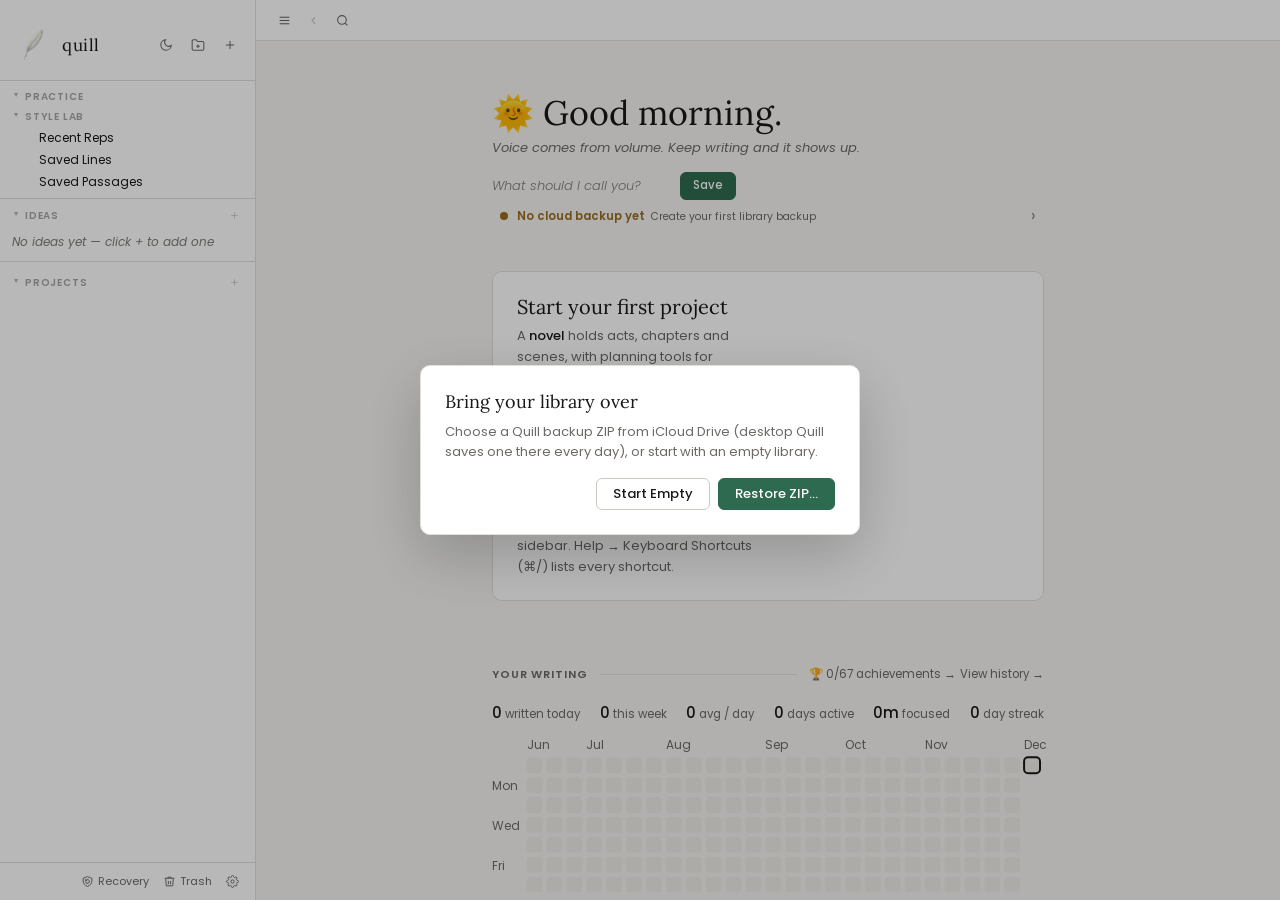
==== commit adc203c4: "Quill for iPad 137de6d08ded" ====
--- a/app/index.html
+++ b/app/index.html
@@ -1814,6 +1814,7 @@
 <script src="photo-crop.js"></script>
 <script src="story-date.js"></script>
 <script src="landing.js"></script>
+<script src="scene-ai.js"></script>
 <script src="scenebuilder.js"></script>
 <script src="structurebuilder.js"></script>
 <script src="casebuilder.js"></script>
--- a/app/style.css
+++ b/app/style.css
@@ -164,6 +164,9 @@
 .workspace-nav-icon{width:15px;text-align:center;font-size:11px;color:var(--subtle)}
 .workspace-nav-row.active .workspace-nav-icon{color:var(--accent)}
 .workspace-collection-empty{padding:4px 10px 7px 25px;font-size:11px;color:var(--muted);font-style:italic}
+.workspace-unsorted{min-height:24px;margin:0 5px;border-radius:var(--r-sm)}
+.workspace-unsorted.drag-over{background:var(--adim);outline:1px dashed var(--accent)}
+.workspace-unsorted-empty{padding:4px 10px 7px 20px;font-size:var(--fs-xs);color:var(--muted);font-style:italic}
 .workspace-saved-search-name{flex:1;overflow:hidden;text-overflow:ellipsis;white-space:nowrap}
 .workspace-saved-search-delete{border:0;background:none;color:var(--subtle);font-size:15px;line-height:1;cursor:pointer;opacity:0;padding:0 2px}
 .workspace-saved-search:hover .workspace-saved-search-delete{opacity:1}
@@ -1352,6 +1355,10 @@
   font:500 12px var(--ui);text-align:left;cursor:pointer}
 .outliner-chapter-header span:last-child{color:var(--muted);font-size:11px;font-weight:400;white-space:nowrap}
 .outliner-chapter-header:hover span:first-child{color:var(--accent)}
+.outliner-unsorted{margin-top:28px}
+.outliner-unsorted .outliner-chapter{border-style:dashed}
+.outliner-unsorted .outliner-chapter-header{cursor:default;color:var(--text)}
+.outliner-unsorted .outliner-chapter-header:hover span:first-child{color:var(--text)}
 .outliner-columns,.outliner-row{display:grid;grid-template-columns:minmax(150px,1.2fr) minmax(220px,2fr) 90px 64px;
   gap:12px;align-items:center}
 .outliner-columns{padding:7px 12px;border-bottom:1px solid var(--border);font-size:10px;font-weight:600;
@@ -1432,8 +1439,50 @@
 .sb-field{display:block;margin:0 0 14px}
 .sb-label{display:block;font-size:12px;color:var(--muted);margin-bottom:4px}
 .sb-body textarea{width:100%;padding:7px 10px;border:1px solid var(--border);border-radius:var(--r);background:var(--bg);
-  color:var(--text);font:13px/1.5 var(--ui);resize:vertical;outline:none;-webkit-user-select:text;user-select:text}
+  color:var(--text);font:var(--fs-md)/1.5 var(--ui);resize:none;overflow:hidden;outline:none;-webkit-user-select:text;user-select:text}
 .sb-body textarea:focus{border-color:var(--accent)}
+/* Think it through: the free-write, its AI review and the proposed plan */
+.sb-body textarea.sb-think{min-height:200px;padding:10px 12px;font:var(--fs-lg)/1.65 var(--ui)}
+.sb-think-field{margin-bottom:10px}
+.sb-think-actions{display:flex;flex-wrap:wrap;align-items:center;gap:8px;margin:0 0 16px}
+.sb-ai-status{font-size:var(--fs-sm);color:var(--muted)}
+.sb-ai-error{flex-basis:100%;font-size:var(--fs-sm);color:var(--warn);line-height:1.5}
+.sb-plan{border:1px solid var(--accent);border-radius:var(--r);background:var(--surface);padding:12px 14px;margin:0 0 16px}
+.sb-plan-head{display:flex;flex-wrap:wrap;align-items:baseline;gap:4px 10px;margin-bottom:8px}
+.sb-plan-head .sb-label{color:var(--accent);font-weight:500;margin:0}
+.modal .sb-plan-head .sb-hint,.sb-plan-head .sb-hint{margin:0}
+.sb-plan-group{margin:0 0 10px}
+.sb-plan-title{font:500 var(--fs-xs) var(--ui);letter-spacing:.04em;text-transform:uppercase;color:var(--subtle);margin:0 0 4px}
+.sb-plan-row{font-size:var(--fs-md);line-height:1.5;margin:0 0 3px}
+.sb-plan-row b{font-weight:500;color:var(--muted)}
+.sb-plan-mine{font-style:normal;font-size:var(--fs-xs);color:var(--warn);margin-left:6px;white-space:nowrap}
+.sb-plan-beats{margin:0 0 6px;padding-left:1.4em;font-size:var(--fs-md);line-height:1.5}
+.sb-plan-beats b{font-weight:500}
+.sb-plan-by{font-size:var(--fs-xs);color:var(--muted)}
+.sb-plan-actions{display:flex;flex-wrap:wrap;gap:8px;margin-top:12px}
+.sb-review{margin:0 0 16px}
+.sb-review:empty{display:none}
+.sb-review-head{display:flex;align-items:center;justify-content:space-between;margin:0 0 6px}
+.sb-review-head .sb-label{margin:0;color:var(--accent);font-weight:500}
+.sb-review-clear,.sb-review-add{border:0;background:none;color:var(--muted);font:var(--fs-sm) var(--ui);cursor:pointer;padding:2px 4px;border-radius:var(--r-sm)}
+.sb-review-clear:hover:not(:disabled),.sb-review-add:hover{color:var(--text);background:var(--surface2)}
+.sb-review-thread{display:flex;flex-direction:column;gap:8px;margin:0 0 8px}
+.sb-review-msg{font-size:var(--fs-md);line-height:1.55;border-radius:var(--r)}
+.sb-review-msg.ai{background:var(--surface);border:1px solid var(--border);padding:10px 12px}
+.sb-review-msg.me{align-self:flex-end;max-width:85%;background:var(--adim);padding:7px 11px;white-space:pre-wrap}
+.sb-review-msg.auto{align-self:flex-end;font-size:var(--fs-xs);color:var(--subtle)}
+.sb-review-text{-webkit-user-select:text;user-select:text}
+.sb-review-text p{margin:0 0 .6em}
+.sb-review-text ul,.sb-review-text ol{margin:0 0 .6em;padding-left:1.4em}
+.sb-review-text li{margin:.15em 0}
+.sb-review-text blockquote{margin:0 0 .6em;padding-left:.8em;border-left:3px solid var(--border);color:var(--muted)}
+.sb-review-text h1,.sb-review-text h2,.sb-review-text h3,.sb-review-text h4{font:600 var(--fs-md) var(--ui);margin:.8em 0 .3em}
+.sb-review-text code{font-family:var(--mono);font-size:.9em}
+.sb-review-text>:last-child{margin-bottom:0}
+.sb-review-add{margin-top:6px}
+.sb-typing{color:var(--muted);font-style:italic}
+.sb-review-reply{display:flex;gap:8px;align-items:flex-end}
+.sb-review-reply textarea{flex:1;min-width:0}
 .sb-two{display:flex;gap:14px}
 .sb-two>.sb-field{flex:1;min-width:0}
 .sb-arrow{align-items:center}
@@ -1496,7 +1545,7 @@
 .sb-beat-num{color:var(--subtle);font:500 12px var(--ui);padding-top:8px;width:14px;text-align:right}
 .sb-beat-fields{flex:1;min-width:0;display:flex;flex-direction:column;gap:4px}
 .modal .sb-beat input.sb-beat-title{height:30px;margin:0;font-weight:500}
-.sb-beat textarea.sb-beat-note{resize:none;overflow:hidden;font-size:13px}
+.sb-beat textarea.sb-beat-note{font-size:var(--fs-md)}
 .modal .sb-beat select.sb-beat-by{width:130px;height:30px;margin:0;font-size:12px;flex-shrink:0}
 .sb-beat-moves{display:flex;gap:2px;padding-top:4px}
 .sb-beat-moves button{width:22px;height:22px;border:0;border-radius:4px;background:none;color:var(--muted);cursor:pointer}
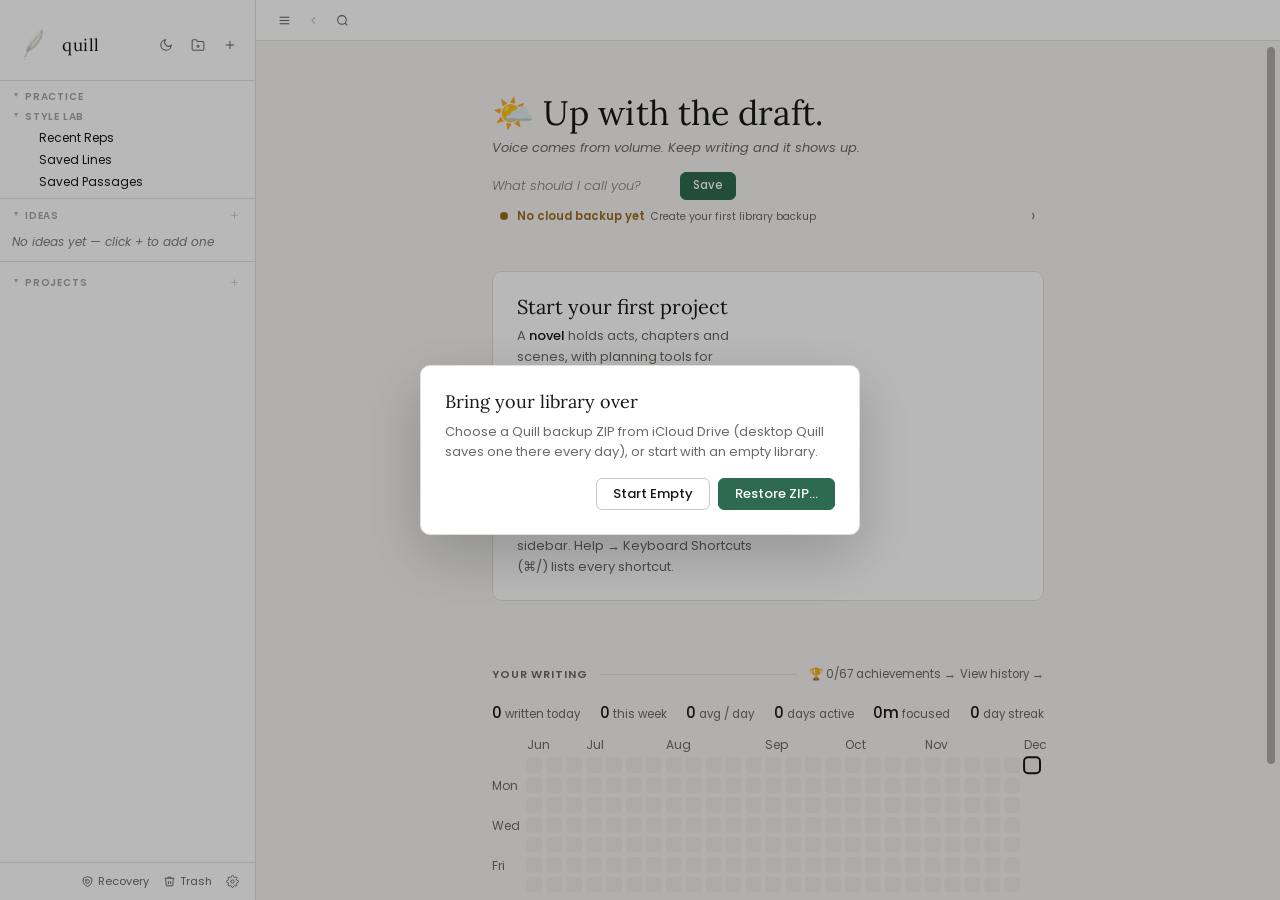
==== commit 33adfae7: "Quill for iPad 21169e9cd1a6" ====
--- a/app/index.html
+++ b/app/index.html
@@ -1072,6 +1072,8 @@
     <button class="ct-fmt-btn" data-keep-focus data-fmt="formatBlock,blockquote" title="Block quote">
       <svg width="12" height="12" viewBox="0 0 24 24" fill="none" stroke="currentColor" stroke-width="2.5"><path d="M3 21c3 0 7-1 7-8V5c0-1.25-.756-2.017-2-2H4c-1.25 0-2 .75-2 1.972V11c0 1.25.75 2 2 2 1 0 1 0 1 1v1c0 1-1 2-2 2s-1 .008-1 1.031V20c0 1 0 1 1 1z"/><path d="M15 21c3 0 7-1 7-8V5c0-1.25-.757-2.017-2-2h-4c-1.25 0-2 .75-2 1.972V11c0 1.25.75 2 2 2h.75c0 2.25.25 4-2.75 4v3c0 1 0 1 1 1z"/></svg>
     </button>
+    <div class="ct-fmt-sep"></div>
+    <button class="ct-fmt-btn ct-syn-btn" id="ct-synonyms-btn" data-keep-focus title="Synonyms for the selected word">≈ Synonyms</button>
   </div>
   <!-- Row 2: Comments + Ask AI -->
   <div class="ct-comment-row">
--- a/app/style.css
+++ b/app/style.css
@@ -2302,6 +2302,7 @@
 }
 .ct-fmt-btn:hover { background:var(--surface2); color:var(--accent); }
 .ct-fmt-btn svg   { pointer-events:none; }
+.ct-fmt-btn.ct-syn-btn { width:auto; padding:0 7px; white-space:nowrap; }
 .ct-fmt-sep {
   width:1px; height:16px; background:var(--border);
   margin:0 3px; flex-shrink:0;
--- a/app/web.css
+++ b/app/web.css
@@ -86,6 +86,11 @@
 .web-changes ul{list-style:none;margin:0;padding:0}
 .web-changes li{display:flex;flex-direction:column;padding:3px 0;font-size:var(--fs-md)}
 .web-changes-where{font-size:var(--fs-sm);color:var(--muted)}
+.web-changes-detail{font-size:var(--fs-sm);color:var(--text)}
+.web-changes-added{color:var(--ok);font-weight:500}
+.web-changes-cut{color:var(--danger);font-weight:500}
+.web-changes-excerpt{font-size:var(--fs-sm);font-style:italic;color:var(--muted);overflow:hidden;text-overflow:ellipsis;display:-webkit-box;-webkit-line-clamp:2;-webkit-box-orient:vertical}
+.web-changes-total{margin:var(--sp-1) 0 0;font-size:var(--fs-md)}
 .settings-backup-changes{margin-top:var(--sp-2)}
 
 /* Settings → Backups: whether iPadOS keeps the library (web/storage.js) */
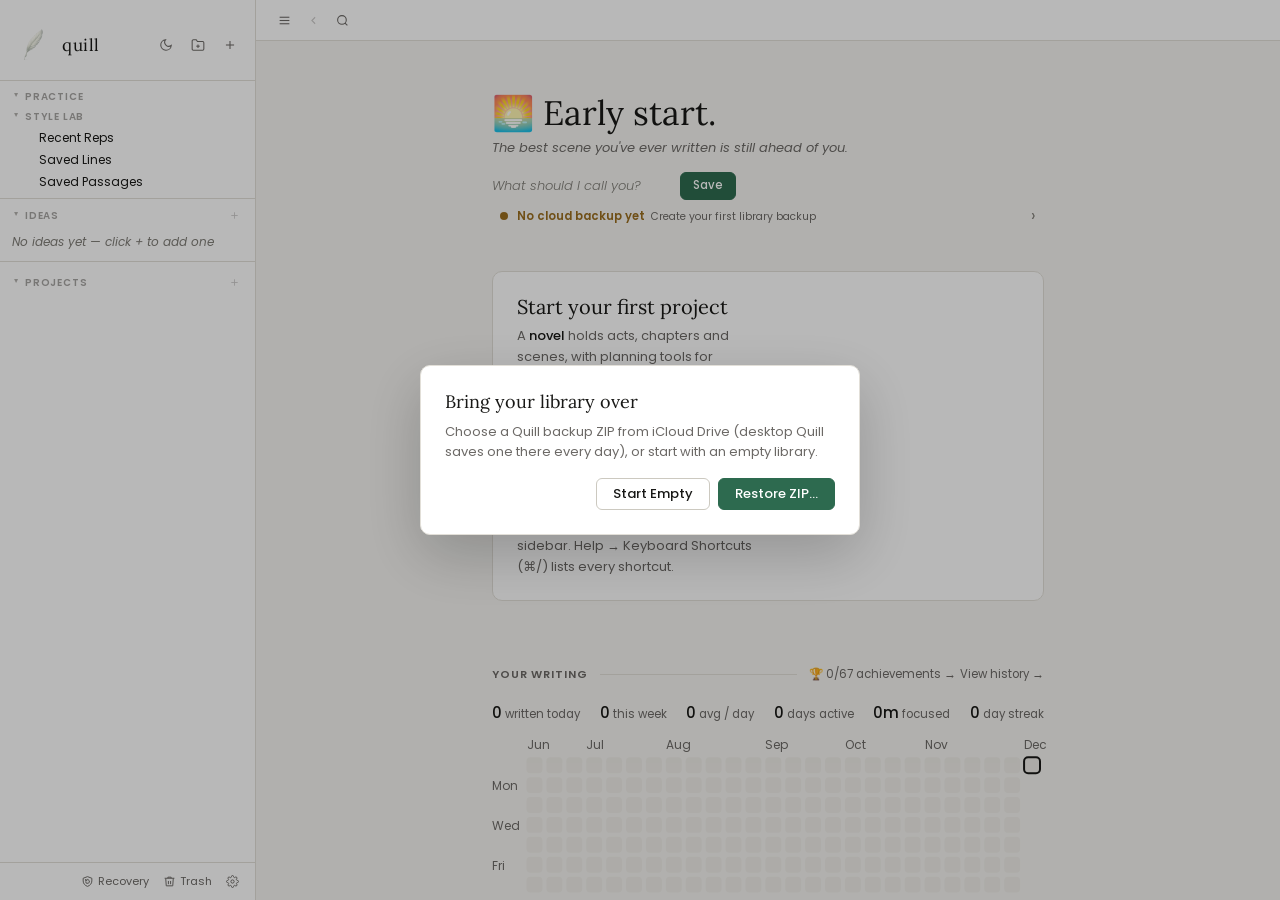
==== commit 769f25de: "Quill for iPad bb4969f3a263" ====
--- a/app/index.html
+++ b/app/index.html
@@ -14,6 +14,7 @@
 <link rel="stylesheet" href="ui.css">
 <link rel="stylesheet" href="style.css">
 <link rel="stylesheet" href="web.css">
+<link rel="stylesheet" href="phone.css">
 </head>
 <body>
 
--- a/app/style.css
+++ b/app/style.css
@@ -5585,6 +5585,34 @@
 #journal-day-entries:empty{display:none}
 #journal-day-entries h3{width:100%;font-size:13px}
 #journal-day-entries button{min-height:30px}
+
+/* ── Journal statistics (journal page and each folder inside it) ── */
+.journal-stats{margin:0 0 var(--sp-5)}
+.journal-stats-empty,.jfacts{margin:0;color:var(--muted);font:var(--fs-md)/1.6 var(--ui)}
+.jfacts{margin-top:var(--sp-4)}
+.jstat-line{display:flex;flex-wrap:wrap;gap:var(--sp-2) var(--sp-5);color:var(--muted);font:var(--fs-sm)/1.4 var(--ui)}
+.jstat b{color:var(--text);font-size:var(--fs-lg);font-weight:500;font-variant-numeric:tabular-nums}
+.jstat-sub{display:flex;flex-wrap:wrap;align-items:baseline;gap:var(--sp-2) var(--sp-4);margin-top:var(--sp-3)}
+.jstat-sub-label{font:600 var(--fs-xs)/1.4 var(--ui);letter-spacing:.08em;text-transform:uppercase;color:var(--muted)}
+.jmoods,.jtags{margin-top:var(--sp-4)}
+.jmoods .jstat-sub-label,.jtags .jstat-sub-label{margin-bottom:var(--sp-2)}
+.jmood{display:grid;grid-template-columns:minmax(110px,160px) 1fr 28px;align-items:center;gap:var(--sp-3);
+  padding:2px 0;font:var(--fs-sm)/1.4 var(--ui);color:var(--text)}
+.jmood-name{white-space:nowrap;overflow:hidden;text-overflow:ellipsis}
+.jmood-track{height:6px;border-radius:var(--r-pill);background:var(--surface2);overflow:hidden}
+.jmood-track i{display:block;height:100%;border-radius:var(--r-pill);background:var(--accent)}
+.jmood-count{text-align:right;color:var(--muted);font-variant-numeric:tabular-nums}
+.jtag-count{color:var(--subtle);font-variant-numeric:tabular-nums}
+.jfact-link{border:0;background:none;padding:0;font:inherit;color:var(--accent);cursor:pointer;text-decoration:underline;text-underline-offset:2px}
+.j-cal-sum{margin-left:var(--sp-3);font-weight:400;color:var(--muted)}
+.j-cal-sum:empty{display:none}
+/* Four steps of the accent, by how much was written that day compared with your other days.
+   Today keeps its own solid marker. */
+.j-cal-day.has-entry:not(.today)[data-heat="2"]{background:color-mix(in srgb,var(--accent) 28%,var(--surface))}
+.j-cal-day.has-entry:not(.today)[data-heat="3"]{background:color-mix(in srgb,var(--accent) 46%,var(--surface));color:var(--text)}
+.j-cal-day.has-entry:not(.today)[data-heat="4"]{background:color-mix(in srgb,var(--accent) 82%,var(--surface));color:var(--on-accent)}
+.j-cal-day.has-entry[data-heat]:hover{opacity:.85}
+.journal-about .l-grid{margin-top:var(--sp-3)}
 /* Keep every tool in the header. Wrap at narrow widths instead of hiding commands. */
 #toolbar{height:auto;min-height:40px;flex-wrap:wrap;row-gap:4px;padding-top:6px;padding-bottom:6px}
 #toolbar > button,#toolbar > select,#toolbar > .font-size-stepper,#tb-right{flex-shrink:0}
--- a/app/phone.css
+++ b/app/phone.css
@@ -0,0 +1,105 @@
+/* phone.css — Quill on an iPhone (web/phone.js adds html.web-phone). Loaded after web.css.
+ *
+ * One pane at a time: the sidebar is a full-screen list over the page. The toolbar sits at the
+ * bottom, cut down to what writing needs, and the whole app ends where the keyboard begins.
+ * Nothing here applies on the iPad or the Mac. */
+
+/* ── The app ends at the keyboard (--web-kb, --web-vv-top from phone.js) ─────── */
+html.web-phone,html.web-phone body{overflow:hidden;overscroll-behavior:none}
+html.web-phone body{top:var(--web-vv-top,0px);bottom:var(--web-kb,0px)}
+/* The keyboard covers the home indicator, so its inset would only be a gap above the keys. */
+html.web-phone.web-kb-open body{padding-bottom:0}
+
+/* ── One pane: the sidebar is the library list, full screen ──── */
+html.web-phone{--sw:100vw}
+html.web-phone #sidebar{position:absolute;inset:0;width:auto;min-width:0;height:auto;border-right:0;z-index:20;
+  padding:env(safe-area-inset-top) env(safe-area-inset-right) env(safe-area-inset-bottom) env(safe-area-inset-left)}
+html.web-phone #sidebar.hidden{transform:translateX(-100%)}
+html.web-phone #sidebar-header{padding-top:14px}
+html.web-phone #drag-region,html.web-phone #footer-path{display:none}
+html.web-phone #main{width:100%}
+
+/* Rows a fingertip can hit, in text a phone can read. */
+html.web-phone .folder-row,html.web-phone .file-row{min-height:44px;align-items:center;font-size:16px;padding:6px 10px}
+html.web-phone .sidebar-flush-header,html.web-phone #practice-sidebar-section>*,html.web-phone #ideas-sidebar-section>*{min-height:40px}
+html.web-phone #sidebar .icon-btn{min-width:40px;min-height:40px}
+html.web-phone #sidebar-footer{justify-content:space-between}
+html.web-phone #all-projects-btn,html.web-phone #workspace-project-title{min-height:44px;font-size:15px}
+html.web-phone .workspace-nav-row{min-height:44px;font-size:16px}
+
+/* The phone is for writing and catching ideas. Planning and study stay on the iPad and the Mac:
+   a project keeps its Overview and Scraps, and the Board button leaves the chapter page. To
+   bring one back, take it out of this list. */
+html.web-phone .workspace-nav-row:is([data-workspace-section="outliner"],[data-workspace-section="timeline"],
+  [data-workspace-section="audit"],[data-workspace-section="outline"],[data-workspace-section="case"],
+  [data-workspace-section="characters"],[data-workspace-section="worldbible"],[data-workspace-section="novelboard"],
+  [data-workspace-section="read"],[data-workspace-section="freewrite"],[data-workspace-section="brainstorm"],
+  [data-workspace-section="concept"],[data-workspace-section="styleguide"]),
+html.web-phone #practice-sidebar-section,html.web-phone #ch-board-btn{display:none !important}
+
+/* ── The toolbar is the bottom bar, directly above the keyboard ─ */
+html.web-phone #toolbar{order:10;height:auto;min-height:52px;flex-wrap:nowrap;gap:2px;overflow-x:auto;overflow-y:hidden;
+  padding:4px 8px !important;border-bottom:0;border-top:1px solid var(--border);scrollbar-width:none;
+  -webkit-overflow-scrolling:touch}
+html.web-phone #toolbar::-webkit-scrollbar{display:none}
+html.web-phone .tb-btn{height:44px;min-width:44px;font-size:17px;flex-shrink:0}
+html.web-phone .tb-btn svg{width:20px;height:20px}
+html.web-phone #tb-right{margin-left:auto;flex-shrink:0}
+/* Left to the iPad and the Mac: type settings, find, the side panels, Board, Read Draft, focus.
+   Block quote and the lists are in the More menu, so the bar fits the screen without scrolling. */
+html.web-phone #toolbar>[data-fmt="formatBlock,blockquote"],html.web-phone #toolbar>[data-fmt="insertUnorderedList"],
+html.web-phone #toolbar>[data-fmt="insertOrderedList"],
+html.web-phone #toolbar .tb-sep,html.web-phone #font-picker,html.web-phone #font-size-stepper,
+html.web-phone #find-btn,html.web-phone #notes-btn,html.web-phone #outline-btn,html.web-phone #split-btn,
+html.web-phone #board-btn,html.web-phone #read-btn,html.web-phone #focus-btn,html.web-phone #snapshot-btn,
+html.web-phone #more-shortcuts{display:none !important}
+
+/* The More menu opens upward from the bar. toolbar.js places it below the button, which here
+   is off the bottom of the screen. */
+html.web-phone #more-menu{top:auto !important;left:8px !important;right:8px;overflow-y:auto;
+  bottom:calc(var(--web-kb,0px) + 60px + env(safe-area-inset-bottom));
+  max-height:calc(100% - var(--web-kb,0px) - 76px - env(safe-area-inset-top) - env(safe-area-inset-bottom))}
+html.web-phone.web-kb-open #more-menu{bottom:calc(var(--web-kb,0px) + 60px);
+  max-height:calc(100% - var(--web-kb,0px) - 76px - env(safe-area-inset-top))}
+html.web-phone #more-menu button{min-height:44px;font-size:16px}
+/* Key combinations mean nothing on a touch keyboard. */
+html.web-phone #more-menu button::after{content:none}
+
+/* ── The page ───────────────────────────────────────────────── */
+html.web-phone #editor-inner{padding:20px 20px 50vh}
+html.web-phone #chapter-scroll>#chapter-body{padding-left:20px;padding-right:20px}
+html.web-phone #scene-outline,html.web-phone #split-panel,html.web-phone #split-divider,
+html.web-phone .web-rail,html.web-phone #focus-hint,html.web-phone #location-hint{display:none !important}
+
+/* ── Dialogs fill the screen ────────────────────────────────── */
+/* Fixed layers are placed against the screen, not the body, so they need the keyboard inset too. */
+html.web-phone .overlay{align-items:stretch;justify-content:stretch;padding:0;
+  top:var(--web-vv-top,0px);bottom:var(--web-kb,0px)}
+html.web-phone .overlay>.modal{width:100%;max-width:none;height:100%;max-height:100%;border-radius:0;overflow-y:auto;
+  padding-top:calc(var(--sp-5) + env(safe-area-inset-top));padding-bottom:calc(var(--sp-5) + env(safe-area-inset-bottom))}
+/* Settings: the tabs run across the top, the pane fills the rest. */
+html.web-phone .overlay>.settings-modal{width:100%;height:100%;padding:env(safe-area-inset-top) 0 env(safe-area-inset-bottom)}
+html.web-phone .settings-body{flex-direction:column}
+html.web-phone .settings-rail{width:auto;flex-direction:row;align-items:center;gap:4px;padding:10px 12px;overflow-x:auto;
+  border-right:0;border-bottom:1px solid var(--border);scrollbar-width:none}
+html.web-phone .settings-rail::-webkit-scrollbar{display:none}
+html.web-phone .settings-rail h3{display:none}
+html.web-phone .settings-tab{flex-shrink:0;min-height:40px;padding:8px 12px;font-size:15px;white-space:nowrap}
+html.web-phone .settings-pane{padding:18px 16px}
+html.web-phone .settings-row{flex-wrap:wrap;row-gap:8px}
+html.web-phone .settings-control{flex-shrink:1;flex-wrap:wrap;max-width:100%}
+html.web-phone .settings-control input[type=checkbox]{width:22px;height:22px}
+html.web-phone .settings-backup-actions{flex-wrap:wrap}
+html.web-phone .web-relay-control .settings-text{width:auto;flex:1;min-width:0}
+html.web-phone .modal-btns{flex-wrap:wrap}
+/* Recovery: the list of backups, then the preview under it. */
+html.web-phone .recovery-head{flex-wrap:wrap}
+html.web-phone .recovery-layout{grid-template-columns:1fr;grid-template-rows:minmax(120px,1fr) minmax(160px,1.4fr)}
+html.web-phone .web-sheet-backdrop{padding:var(--sp-4);bottom:var(--web-kb,0px)}
+html.web-phone .web-sheet-buttons{flex-direction:column-reverse}
+html.web-phone .web-sheet-buttons .btn{width:100%;min-height:44px}
+html.web-phone .btn{min-height:40px}
+
+/* ── Ideas: the name gets the full width, its buttons a row of their own ─ */
+html.web-phone .idea-head{flex-wrap:wrap;row-gap:var(--sp-2)}
+html.web-phone .idea-title-input{flex:1 0 100%;min-width:0}
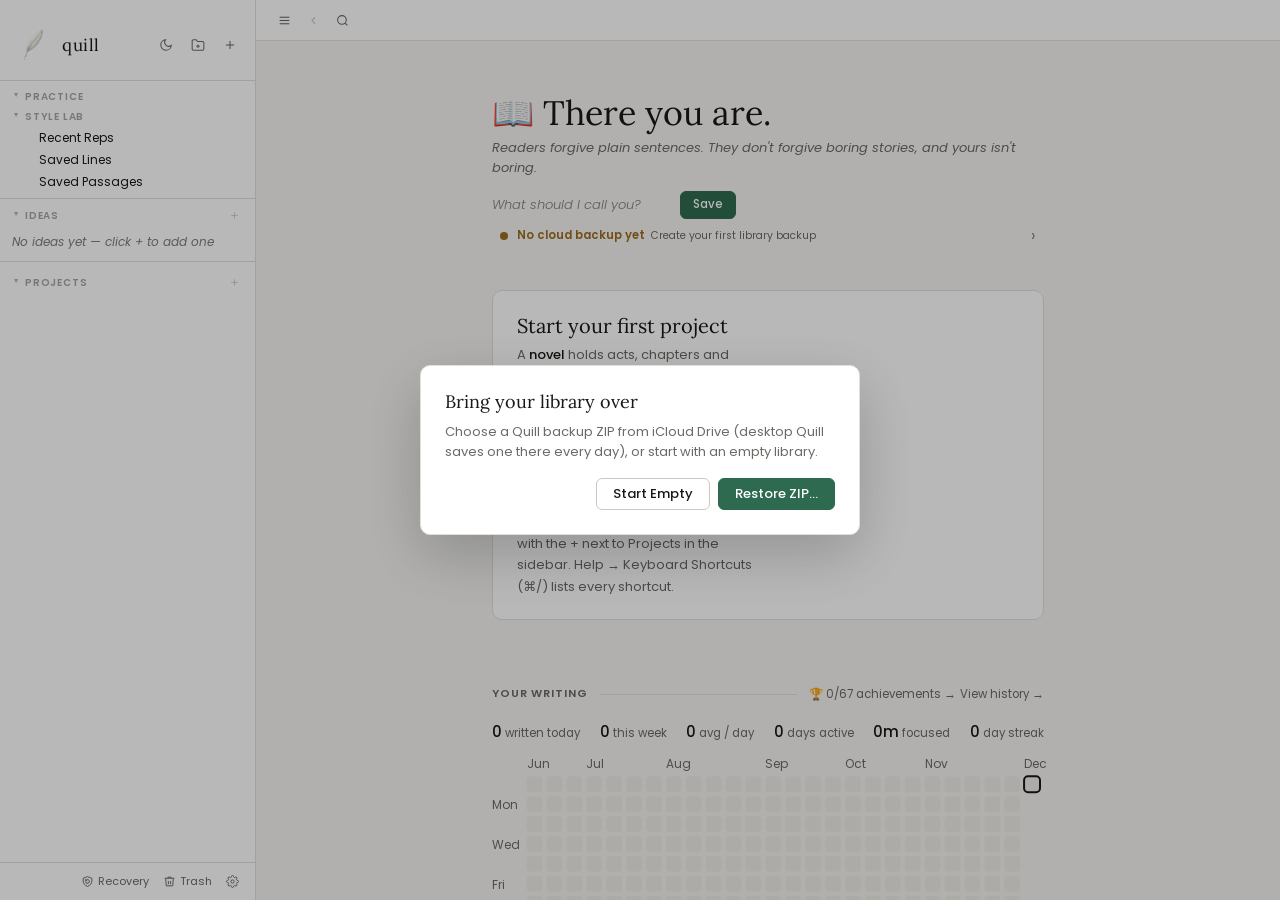
==== commit 2238ed6a: "Quill for iPad b23f87bdabf2" ====
--- a/app/index.html
+++ b/app/index.html
@@ -9,7 +9,7 @@
 <meta name="apple-mobile-web-app-status-bar-style" content="default">
 <link rel="manifest" href="../manifest.webmanifest">
 <link rel="apple-touch-icon" href="../icons/apple-touch-icon.png">
-<meta http-equiv="Content-Security-Policy" content="default-src 'self'; script-src 'self' 'wasm-unsafe-eval'; worker-src 'self' blob:; style-src 'self' 'unsafe-inline'; img-src 'self' data: blob:; font-src 'self' data:; connect-src 'self' data: blob: https://openrouter.ai https://api.openai.com https://auth.openai.com https://*.val.run; frame-src 'self' data: blob:; object-src 'none'; base-uri 'none'; form-action 'none'">
+<meta http-equiv="Content-Security-Policy" content="default-src 'self'; script-src 'self' 'wasm-unsafe-eval'; worker-src 'self' blob:; style-src 'self' 'unsafe-inline'; img-src 'self' data: blob:; font-src 'self' data:; connect-src 'self' data: blob: https://openrouter.ai https://api.openai.com https://auth.openai.com https://*.workers.dev https://*.val.run; frame-src 'self' data: blob:; object-src 'none'; base-uri 'none'; form-action 'none'">
 <title>Quill</title>
 <link rel="stylesheet" href="ui.css">
 <link rel="stylesheet" href="style.css">
@@ -1558,7 +1558,7 @@
         <div class="settings-cg-usage" id="settings-cg-usage-box" hidden></div>
         <div class="settings-row">
           <div><span class="settings-label">ChatGPT relay</span><span class="settings-hint">Safari can’t read ChatGPT’s replies directly, so on the iPad they pass through your own relay. Paste its address once.</span></div>
-          <div class="settings-control web-relay-control"><input type="url" id="web-cg-relay" class="settings-text" placeholder="your-relay.val.run" autocomplete="off" autocapitalize="off" spellcheck="false"><button class="btn sm" id="web-cg-relay-save">Save</button></div>
+          <div class="settings-control web-relay-control"><input type="url" id="web-cg-relay" class="settings-text" placeholder="quill-relay.you.workers.dev" autocomplete="off" autocapitalize="off" spellcheck="false"><button class="btn sm" id="web-cg-relay-save">Save</button></div>
         </div>
         <div class="settings-backup-status" id="web-cg-relay-status" aria-live="polite"></div>
         <div class="settings-section">OpenRouter</div>
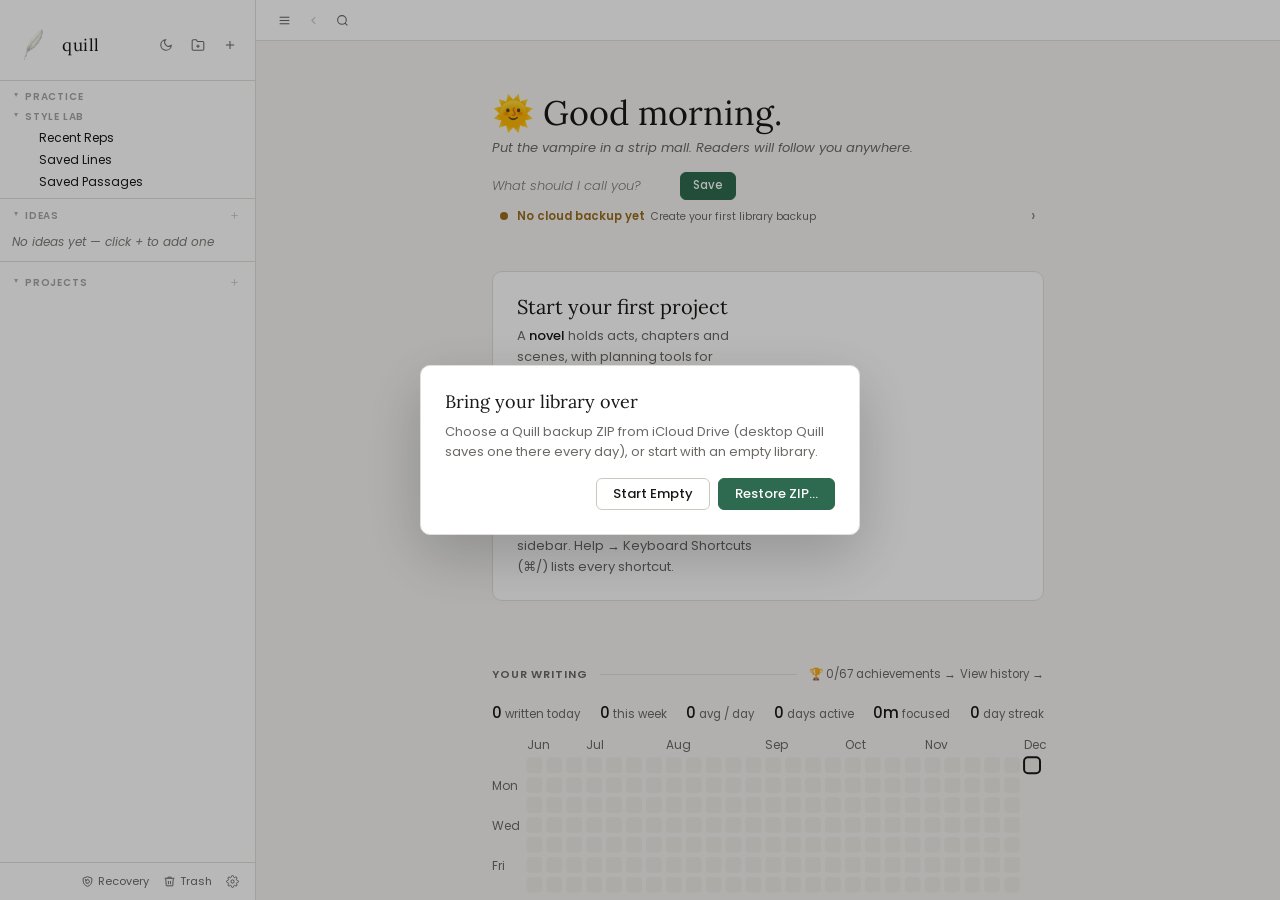
==== commit 75fb6f50: "Quill for iPad cfda247c2866" ====
--- a/app/index.html
+++ b/app/index.html
@@ -1534,7 +1534,7 @@
       <section class="settings-pane" data-pane="ai" hidden>
         <div class="settings-section">AI tools</div>
         <div class="settings-backup-intro">
-          Brainstorm, Ask AI, the Ideas chat, the Scene Generator, Style Lab and What If all use the
+          Brainstorm, Ask AI, the Ideas chat, Style Lab and What If all use the
           model you pick here. Each tool keeps its own instructions. Use OpenRouter with your own key,
           your ChatGPT plan, or both; keys and sign-in tokens are stored on this iPad and never shown again.
         </div>
@@ -1829,6 +1829,7 @@
 <script src="chapter.js"></script>
 <script src="board.js"></script>
 <script src="scraps.js"></script>
+<script src="freewrite.js"></script>
 <script src="ideas.js"></script>
 <script src="stylelab.js"></script>
 <script src="stylelab-reader.js"></script>
--- a/app/style.css
+++ b/app/style.css
@@ -278,11 +278,54 @@
 .merge-diff{flex-basis:100%;max-height:340px;overflow:auto;margin:6px 0 2px;padding:8px 12px;border:1px solid var(--border);border-radius:var(--r-sm);background:var(--surface2);font:var(--fs-md)/1.6 var(--editor,var(--ui));color:var(--text);user-select:text;-webkit-user-select:text}
 .merge-diff p{margin:0 0 8px}
 .merge-diff-same{color:var(--muted)}
-.merge-diff del{color:var(--danger);text-decoration:line-through}
-.merge-diff ins{color:var(--ok);text-decoration:underline;text-underline-offset:2px}
+.merge-diff del{color:var(--danger);background:color-mix(in srgb,var(--danger) 14%,transparent);text-decoration:line-through;text-decoration-color:color-mix(in srgb,var(--danger) 60%,transparent);border-radius:var(--r-sm)}
+.merge-diff ins{color:var(--ok);background:color-mix(in srgb,var(--ok) 16%,transparent);text-decoration:none;border-radius:var(--r-sm)}
 .merge-diff-note,.merge-diff-fold{margin:0 0 8px;color:var(--muted);font:var(--fs-xs)/1.5 var(--ui)}
 .merge-diff-fold{font-style:italic}
-.file-sync-copy{flex:none;margin-left:6px;padding:0 6px;border-radius:var(--r-pill,999px);background:var(--adim);color:var(--accent);font:var(--fs-xs)/1.5 var(--ui);white-space:nowrap}
+.merge-diff-section{margin:12px 0 6px;color:var(--muted);font:600 var(--fs-xs)/1.4 var(--ui);text-transform:uppercase;letter-spacing:.04em}
+.merge-item-resolve .merge-diff{max-height:min(520px,60vh)}
+.merge-item-choice{color:var(--accent)}
+/* A scene changed on both: what to keep */
+.merge-modes,.merge-tabs{display:flex;flex-wrap:wrap;gap:4px;margin:0 0 10px;font:var(--fs-sm)/1.4 var(--ui)}
+.merge-mode,.merge-tab{border:1px solid var(--border);background:var(--surface);color:var(--text);border-radius:var(--r-pill,999px);padding:3px 10px;cursor:pointer;font:inherit}
+.merge-mode.on,.merge-tab.on{background:var(--accent);border-color:var(--accent);color:var(--on-accent)}
+.merge-tab{border-radius:var(--r-sm)}
+.merge-tab:disabled{opacity:.45;cursor:default}
+.merge-tab-count{opacity:.75;margin-left:2px}
+.merge-result{margin-left:auto;align-self:center;color:var(--muted);font:var(--fs-xs)/1.4 var(--ui)}
+.merge-hunk{margin:0 0 10px;padding:6px 8px;border-left:3px solid var(--border);border-radius:0 var(--r-sm) var(--r-sm) 0;background:var(--surface)}
+.merge-hunk p{margin:0 0 6px}
+.merge-hunk-pick.take-here{border-left-color:var(--danger)}
+.merge-hunk-pick.take-there{border-left-color:var(--ok)}
+.merge-hunk-pick.take-both{border-left-color:var(--accent)}
+/* What is left out fades, so the scene as it will be reads at a glance. */
+.merge-diff .take-here ins,.merge-diff .take-there del{opacity:.38}
+.merge-diff .take-here del,.merge-diff .take-both del{text-decoration:none}
+.merge-picks{display:flex;flex-wrap:wrap;gap:4px;margin-top:4px;font:var(--fs-xs)/1.4 var(--ui)}
+.merge-pick-btn{border:1px solid var(--border);background:var(--surface2);color:var(--text);border-radius:var(--r-sm);padding:2px 8px;cursor:pointer;font:inherit}
+.merge-pick-btn.on{background:var(--adim);border-color:var(--accent);color:var(--accent);font-weight:600}
+.merge-pick-btn:disabled{cursor:default;opacity:.6}
+.merge-field,.merge-names{display:grid;grid-template-columns:110px 1fr 1fr;gap:6px;align-items:stretch;margin:0 0 8px;font:var(--fs-sm)/1.5 var(--ui)}
+.merge-comp{grid-template-columns:110px 1fr}
+.merge-comp .merge-picks{grid-column:2}
+.merge-field-label{color:var(--muted);font:600 var(--fs-xs)/1.5 var(--ui);padding-top:4px}
+.merge-pick{display:flex;flex-direction:column;align-items:flex-start;gap:1px;text-align:left;border:1px solid var(--border);background:var(--surface);color:var(--text);border-radius:var(--r-sm);padding:5px 8px;cursor:pointer;font:inherit;min-width:0;white-space:pre-wrap;overflow-wrap:anywhere}
+.merge-pick.on{border-color:var(--accent);outline:1px solid var(--accent);outline-offset:-2px;background:var(--adim)}
+.merge-pick:disabled{cursor:default}
+.merge-pick-side{color:var(--muted);font:var(--fs-xs)/1.4 var(--ui)}
+.merge-pick-where{color:var(--muted);font:var(--fs-xs)/1.4 var(--ui)}
+.merge-field-static{grid-template-columns:110px 1fr 1fr}
+.merge-comp-lines{min-width:0}
+.merge-comp-lines p{margin:0 0 4px}
+@media (max-width:600px){
+  .merge-field,.merge-names,.merge-comp,.merge-field-static{grid-template-columns:1fr}
+  .merge-comp .merge-picks{grid-column:1}
+  .merge-result{margin-left:0;flex-basis:100%}
+}
+.file-sync-copy{flex:none;margin-left:6px;padding:0 6px;border:0;border-radius:var(--r-pill,999px);background:var(--adim);color:var(--accent);font:var(--fs-xs)/1.5 var(--ui);white-space:nowrap;cursor:pointer}
+.file-sync-copy:hover{filter:brightness(.95);text-decoration:underline}
+.merge-item-solo{padding-left:0;border-bottom:0}
+.merge-item-solo .merge-diff{max-height:none;margin-top:0}
 .recovery-modal{width:min(980px,94vw);height:min(680px,88vh);display:flex;flex-direction:column;padding:22px 24px}
 .recovery-head{display:flex;align-items:flex-start;justify-content:space-between;gap:18px}
 .recovery-head h3{margin:0 0 3px}.recovery-head p{margin:0}
@@ -1768,6 +1811,8 @@
 
 /* ── Story structure ───────────────────────────────────────── */
 .outline-header { padding:20px 0 12px; }
+[data-nlpane="outline"] { container:structure / inline-size; }
+#landing-inner:has([data-nlpane="outline"].active) { max-width:1240px; }
 .outline-hint   { font-size:13px; color:var(--muted); font-style:italic; }
 .beat-tmpl-picker {
   display:flex; align-items:center; gap:6px; flex-wrap:wrap; padding-bottom:14px;
@@ -1778,27 +1823,151 @@
 .beat-tmpl-note { font-size:12px; color:var(--muted); margin:-6px 0 14px; }
 .structure-actions { margin-left:auto; display:flex; gap:6px; align-items:center; }
 .structure-triangle { margin-right:var(--sp-1); color:var(--muted); }
-.beat-card[data-track="rival"] { border-left:3px solid #C98A2B; }
 .stb-track[data-track="rival"] { color:#C98A2B; background:rgba(201,138,43,.14); }
 
-/* The spine: read-only beat cards; the Structure Builder does the writing. */
-.spine { display:grid; grid-template-columns:repeat(auto-fit, minmax(200px,1fr)); gap:18px; align-items:start; }
-.spine-dual { grid-template-columns:1fr; gap:22px; }
-.spine-act { display:flex; flex-direction:column; gap:8px; min-width:0; }
-.spine-act-head {
-  display:flex; align-items:baseline; justify-content:space-between; gap:10px;
-  padding-bottom:6px; border-bottom:2px solid var(--border);
-  font-size:10px; font-weight:600; text-transform:uppercase; letter-spacing:.07em; color:var(--muted);
-}
-.spine-act-head em { font-style:normal; font-weight:400; text-transform:none; letter-spacing:0; font-size:11px; color:var(--subtle); }
-.spine-list { display:flex; flex-direction:column; gap:6px; }
-.spine-tracks { display:grid; grid-template-columns:1fr 1fr; gap:10px; align-items:start; }
-.spine-track { display:flex; flex-direction:column; gap:6px; min-width:0; }
-.spine-track-label { font-size:10px; font-weight:600; text-transform:uppercase; letter-spacing:.07em; }
-.spine-track[data-track="quest"] .spine-track-label { color:#7F77DD; }
-.spine-track[data-track="romance"] .spine-track-label { color:#D4537E; }
-.spine-shared { display:flex; flex-direction:column; gap:6px; }
-.spine-shared .beat-card { border-style:dashed; }
+/* The outline: every beat's line in full, edited in place; Free write sits beside it. */
+.outline-progress {
+  display:flex; flex-wrap:wrap; align-items:center; gap:8px 18px;
+  padding:10px 12px; margin:0 0 18px; border:1px solid var(--border); border-radius:var(--r-lg); background:var(--surface);
+}
+.op-acts { display:flex; flex-wrap:wrap; gap:6px 16px; flex:1 1 auto; min-width:0; }
+.op-act { display:inline-flex; align-items:center; gap:6px; }
+.op-label { font:600 var(--fs-xs) var(--ui); text-transform:uppercase; letter-spacing:.07em; color:var(--muted); white-space:nowrap; }
+.op-dots { display:inline-flex; gap:1px; }
+.op-dot { display:inline-flex; align-items:center; justify-content:center; width:18px; height:22px; padding:0; border:0; background:none; cursor:pointer; border-radius:var(--r-sm); }
+.op-dot:hover { background:var(--surface2); }
+.op-dot .beat-dot { width:10px; height:10px; }
+.op-summary { font-size:var(--fs-sm); color:var(--muted); white-space:nowrap; }
+.op-next { border:0; background:none; padding:0; font:var(--fs-sm) var(--ui); color:var(--accent); cursor:pointer; text-align:left; }
+.op-next:hover { text-decoration:underline; }
+.op-done { font-size:var(--fs-sm); color:var(--ok); }
+
+.outline-layout { display:grid; grid-template-columns:minmax(0,1fr) 300px; gap:28px; align-items:start; }
+.outline-main { min-width:0; }
+.outline-save-status { font-size:var(--fs-sm); color:var(--danger); margin:0 0 10px; }
+.outline-save-status:empty { display:none; }
+.outline { --track-quest:#7F77DD; --track-romance:#D4537E; --track-rival:#C98A2B; display:flex; flex-direction:column; gap:26px; }
+
+.outline-act-head {
+  display:flex; align-items:baseline; gap:8px; width:100%; padding:0 0 6px; margin:0 0 4px;
+  border:0; border-bottom:2px solid var(--border); background:none; cursor:pointer; text-align:left;
+  font:600 var(--fs-xs) var(--ui); text-transform:uppercase; letter-spacing:.07em; color:var(--muted);
+}
+.outline-act-head:hover .outline-act-label { color:var(--text); }
+.outline-caret { display:inline-block; width:10px; font-size:var(--fs-xs); transition:transform var(--ease); }
+.outline-act.collapsed .outline-caret { transform:rotate(-90deg); }
+.outline-act.collapsed .outline-beats { display:none; }
+.outline-act-label { flex:1; min-width:0; }
+.outline-act-count { font-style:normal; font-weight:400; text-transform:none; letter-spacing:0; font-size:var(--fs-sm); color:var(--subtle); white-space:nowrap; }
+
+.story-beat {
+  position:relative; padding:12px 12px 12px 16px; border-bottom:1px solid var(--border);
+  border-left:3px solid transparent; transition:background var(--ease), border-color var(--ease);
+}
+.story-beat:last-child { border-bottom:0; }
+.story-beat[data-track="quest"] { border-left-color:var(--track-quest); }
+.story-beat[data-track="romance"] { border-left-color:var(--track-romance); }
+.story-beat[data-track="shared"] { border-left:3px dashed var(--accent); }
+.story-beat[data-track="rival"] { border-left-color:var(--track-rival); }
+.story-beat:focus-within { background:var(--surface); }
+.story-beat.drop-target { background:var(--adim); }
+.story-beat-head { display:flex; align-items:center; gap:8px; flex-wrap:wrap; }
+.story-beat-label { font:500 var(--fs-lg) var(--ui); color:var(--text); }
+.outline-tag { font-size:var(--fs-xs); font-weight:600; padding:1px 6px; border-radius:var(--r-sm); text-transform:uppercase; letter-spacing:.06em; }
+.outline-tag[data-track="quest"] { color:var(--track-quest); background:rgba(127,119,221,.12); }
+.outline-tag[data-track="romance"] { color:var(--track-romance); background:rgba(212,83,126,.12); }
+.outline-tag[data-track="shared"] { color:var(--accent); background:var(--adim); }
+.outline-tag[data-track="rival"] { color:var(--track-rival); background:rgba(201,138,43,.14); }
+.outline-draft-tag { font-size:var(--fs-xs); font-style:italic; color:var(--warn); }
+.outline-questions {
+  margin-left:auto; border:0; background:none; padding:2px 0; font:var(--fs-sm) var(--ui); color:var(--subtle); cursor:pointer;
+  opacity:0; transition:opacity var(--ease);
+}
+.story-beat:hover .outline-questions, .story-beat:focus-within .outline-questions, .outline-questions:focus-visible { opacity:1; }
+.outline-questions:hover { color:var(--accent); }
+@media (hover:none) { .outline-questions { opacity:1; } }
+.outline .outline-summary {
+  display:block; width:100%; margin:6px 0 0; padding:4px 6px; min-height:0;
+  border:1px solid transparent; border-radius:var(--r); background:none;
+  font:var(--fs-lg)/1.6 var(--ui); color:var(--text);
+  resize:none; overflow:hidden;
+}
+.outline-summary::placeholder { color:var(--subtle); font-style:italic; }
+.outline-summary:hover { border-color:var(--border); }
+.outline-summary:focus { outline:none; border-color:var(--accent); background:var(--bg); }
+.story-beat[data-state="draft"] .outline-summary { font-style:italic; color:var(--muted); }
+.outline-scenes { display:flex; flex-wrap:wrap; align-items:baseline; gap:4px 10px; margin:6px 0 0 6px; font-size:var(--fs-sm); color:var(--muted); }
+.outline-scenes .none { color:var(--subtle); }
+.outline-scenes-label { font-size:var(--fs-xs); font-weight:600; text-transform:uppercase; letter-spacing:.07em; color:var(--subtle); }
+.outline-scene { border:0; background:none; padding:0; font:var(--fs-sm) var(--ui); color:var(--accent); cursor:pointer; }
+.outline-scene:hover { text-decoration:underline; }
+
+/* Fantasy romance: quest and romance side by side, a pair per row; the shared turn spans both. */
+.outline-pairs { display:grid; grid-template-columns:1fr 1fr; column-gap:14px; }
+.outline-pairs > .story-beat, .story-beat-gap { border-bottom:1px solid var(--border); }
+.outline-col-label { padding:8px 0 4px 16px; font:600 var(--fs-xs) var(--ui); text-transform:uppercase; letter-spacing:.07em; }
+.outline-col-label[data-track="quest"] { color:var(--track-quest); }
+.outline-col-label[data-track="romance"] { color:var(--track-romance); }
+.outline-col-label[data-track="shared"] { color:var(--accent); padding-top:12px; }
+.outline-dual .story-beat .outline-tag:not([data-track="rival"]) { display:none; }
+.outline-dual .story-beat .outline-summary { font-size:var(--fs-md); }
+.outline-shared .story-beat { border:1px dashed var(--accent); border-radius:var(--r); background:var(--surface); }
+
+/* Free write panel beside the outline (renderer/freewrite.js) */
+.fw-panel-bar { display:flex; align-items:center; justify-content:space-between; gap:var(--sp-2); margin:0 0 var(--sp-3); }
+.fw-panel .fw-link { font-size:var(--fs-sm); }
+.fw-squares { display:grid; grid-template-columns:repeat(auto-fill, minmax(92px, 1fr)); gap:8px; }
+.fw-square {
+  position:relative; display:flex; flex-direction:column; justify-content:space-between; gap:4px;
+  aspect-ratio:1; min-width:0; padding:8px; overflow:hidden; text-align:left; cursor:pointer;
+  border:0; border-top:6px solid var(--scrap); border-radius:var(--r-sm);
+  background:color-mix(in srgb, var(--scrap) 40%, var(--surface)); box-shadow:var(--paper-shadow);
+  font-family:var(--ui); color:var(--text); transition:transform var(--ease), box-shadow var(--ease);
+}
+.fw-square:hover { transform:translateY(-2px) rotate(-.6deg); box-shadow:var(--paper-lift); }
+.fw-square.selected { outline:2px solid var(--accent); outline-offset:1px; }
+/* Long topics fade out at the bottom of the square instead of ending in an ellipsis. */
+.fw-square-title {
+  flex:1; min-height:0; overflow:hidden; overflow-wrap:anywhere; font:500 var(--fs-md)/1.3 var(--heading);
+  -webkit-mask-image:linear-gradient(black 70%, transparent); mask-image:linear-gradient(black 70%, transparent);
+}
+.fw-square-title.untitled { color:var(--subtle); font-style:italic; }
+.fw-square-meta { flex-shrink:0; font-size:var(--fs-xs); color:var(--muted); }
+.fw-open {
+  margin-top:var(--sp-3); padding:0 10px 10px; border-top:6px solid var(--scrap); border-radius:var(--r-sm);
+  background:color-mix(in srgb, var(--scrap) 15%, var(--surface)); box-shadow:var(--paper-shadow);
+}
+.fw-open-head { display:flex; align-items:center; gap:8px; padding-top:6px; }
+.fw-open-title {
+  flex:1; min-width:0; margin:0 0 6px; padding:4px 0; border:0; border-bottom:1px solid var(--border); background:none; outline:none;
+  font:500 var(--fs-md) var(--heading); color:var(--text);
+}
+.fw-open-close { flex-shrink:0; border:0; background:none; padding:0 4px; font-size:var(--fs-xl); line-height:1; color:var(--subtle); cursor:pointer; }
+.fw-open-close:hover { color:var(--accent); }
+.fw-open-text {
+  display:block; width:100%; min-height:140px; padding:0; border:0; outline:none; resize:none; overflow:hidden; background:none;
+  font:var(--fs-md)/1.65 var(--editor, var(--ui)); color:var(--text);
+}
+.dump { position:sticky; top:12px; border:1px solid var(--border); border-radius:var(--r-lg); background:var(--surface); }
+.dump-head {
+  display:flex; align-items:baseline; gap:8px; padding:10px 14px; cursor:pointer; list-style:none;
+  font:600 var(--fs-xs) var(--ui); text-transform:uppercase; letter-spacing:.07em; color:var(--muted);
+}
+.dump-head::-webkit-details-marker { display:none; }
+.dump-head::before { content:'▾'; font-size:var(--fs-xs); transition:transform var(--ease); }
+.dump:not([open]) .dump-head::before { transform:rotate(-90deg); }
+.dump-head em { margin-left:auto; font-style:normal; font-weight:400; text-transform:none; letter-spacing:0; font-size:var(--fs-sm); color:var(--accent); }
+.dump-body { padding:0 14px 14px; }
+
+@container structure (max-width:600px) {
+  .outline-pairs { grid-template-columns:1fr; }
+  .outline-pairs .outline-col-label, .story-beat-gap { display:none; }
+  .outline-dual .story-beat .outline-tag { display:inline; }
+}
+@container structure (max-width:900px) {
+  .outline-layout { grid-template-columns:minmax(0,1fr); gap:18px; }
+  .dump { position:static; order:-1; }
+}
 
 .beat-card {
   display:flex; flex-direction:column; gap:3px; width:100%; min-width:0; text-align:left;
@@ -1806,8 +1975,6 @@
   font-family:var(--ui); color:var(--text); cursor:pointer; transition:border-color var(--ease);
 }
 .beat-card:hover { border-color:var(--accent); }
-.beat-card[data-track="quest"] { border-left:3px solid #7F77DD; }
-.beat-card[data-track="romance"] { border-left:3px solid #D4537E; }
 .beat-card-head { display:flex; align-items:center; gap:7px; font-size:12px; font-weight:500; }
 .beat-preview {
   font-size:12px; line-height:1.45; color:var(--muted);
@@ -1870,7 +2037,6 @@
 .stb-keys { font-size:11px; color:var(--subtle); }
 .stb-summary textarea { border-color:var(--accent); }
 @media (max-width:700px) {
-  .spine-tracks { grid-template-columns:1fr; }
   .structure-builder .stb-rail { width:auto; max-height:160px; }
 }
 
@@ -1943,17 +2109,63 @@
 }
 .world-del { flex-shrink:0; }
 
-/* ── Freewrite ──────────────────────────────────────────────── */
-.freewrite-wrap { padding:20px 0; display:flex; flex-direction:column; gap:10px; }
-.freewrite-hint { font-size:var(--fs-md); color:var(--muted); }
-.freewrite-area {
-  width:100%; min-height:400px; border:1px solid var(--border); border-radius:var(--r);
-  background:var(--surface); padding:16px; font-family:var(--ui); font-size:15px;
-  line-height:1.8; color:var(--text); resize:vertical; outline:none; font-weight:300;
-  -webkit-user-select:text; user-select:text;
-}
-.freewrite-area:focus { border-color:var(--accent); }
-.freewrite-area::placeholder { color:var(--subtle); font-style:italic; }
+/* ── Free write (renderer/freewrite.js) ─────────────────────
+   Topic cards are index cards: a coloured band (Scraps' palette) over faint ruled lines. */
+.fw-page { padding:var(--sp-2) 0 var(--sp-6); }
+.fw-bar { display:flex; align-items:center; gap:var(--sp-3); margin:0 0 var(--sp-4); }
+.fw-intro { flex:1; font-size:var(--fs-md); color:var(--muted); }
+.fw-status { font-size:var(--fs-sm); color:var(--danger); }
+.fw-status:empty { display:none; }
+.fw-link { border:0; background:none; padding:0; font:var(--fs-md) var(--ui); color:var(--accent); cursor:pointer; }
+.fw-link:hover { text-decoration:underline; }
+.fw-empty { font-size:var(--fs-md); color:var(--subtle); font-style:italic; margin:var(--sp-2) 0; }
+
+.fw-prompt {
+  display:flex; flex-direction:column; gap:6px; margin:0 0 var(--sp-5); padding:var(--sp-4) var(--sp-5);
+  border:1px dashed var(--border2); border-radius:var(--r-lg); background:var(--surface);
+}
+.fw-prompt-kicker { font:600 var(--fs-xs) var(--ui); text-transform:uppercase; letter-spacing:.08em; color:var(--muted); }
+.fw-prompt-q { margin:0; font:italic var(--fs-xl)/1.4 var(--heading); color:var(--text); }
+.fw-prompt-src { font-size:var(--fs-sm); color:var(--subtle); }
+.fw-prompt-actions { display:flex; align-items:center; gap:var(--sp-4); margin-top:var(--sp-1); }
+
+.fw-grid { display:grid; grid-template-columns:repeat(auto-fill, minmax(210px, 1fr)); gap:var(--sp-4); }
+.fw-card {
+  display:flex; flex-direction:column; gap:8px; min-height:190px; padding:0 var(--sp-4) var(--sp-3); text-align:left;
+  border:0; border-top:10px solid var(--scrap); border-radius:var(--r-sm); cursor:pointer;
+  background:color-mix(in srgb, var(--scrap) 35%, var(--surface));
+  box-shadow:var(--paper-shadow); color:var(--text); font-family:var(--ui);
+  transition:transform var(--ease), box-shadow var(--ease);
+}
+.fw-card:hover, .fw-card:focus-visible { transform:translateY(-3px) rotate(-.4deg); box-shadow:var(--paper-lift); outline:none; }
+.fw-card-title { padding:var(--sp-3) 0 6px; border-bottom:1px solid color-mix(in srgb, var(--scrap) 80%, var(--text) 12%); font:500 var(--fs-xl)/1.3 var(--heading); }
+.fw-card-title.untitled { color:var(--subtle); font-style:italic; }
+.fw-card-preview {
+  flex:1; max-height:6.4em; font-size:var(--fs-md); line-height:1.6; color:var(--muted); white-space:pre-wrap; overflow:hidden;
+  -webkit-mask-image:linear-gradient(black 60%, transparent); mask-image:linear-gradient(black 60%, transparent);
+}
+.fw-card-preview.empty { color:var(--subtle); font-style:italic; }
+.fw-card-meta { font-size:var(--fs-xs); color:var(--subtle); }
+
+.fw-sheet {
+  max-width:760px; margin:var(--sp-2) auto var(--sp-6); padding:0 var(--sp-6) var(--sp-5);
+  border-top:12px solid var(--scrap); border-radius:var(--r-sm); box-shadow:var(--paper-shadow);
+  background:color-mix(in srgb, var(--scrap) 18%, var(--surface));
+}
+.fw-sheet-bar { display:flex; align-items:center; gap:var(--sp-4); padding:var(--sp-3) 0; }
+.fw-swatches { display:flex; gap:6px; margin-left:auto; }
+.fw-delete { color:var(--subtle); }
+.fw-delete:hover { color:var(--danger); }
+.fw-sheet-title {
+  width:100%; padding:var(--sp-2) 0; border:0; border-bottom:1px solid var(--border); background:none; outline:none;
+  font:500 28px/1.3 var(--heading); color:var(--text);
+}
+.fw-sheet-title::placeholder, .fw-sheet-text::placeholder { color:var(--subtle); font-style:italic; }
+.fw-sheet-text {
+  display:block; width:100%; min-height:50vh; margin-top:var(--sp-3); padding:0; border:0; outline:none; resize:none; overflow:hidden;
+  background:none; font:var(--fs-lg)/1.8 var(--editor, var(--ui)); color:var(--text);
+}
+.fw-sheet-foot { display:flex; gap:var(--sp-3); padding-top:var(--sp-3); border-top:1px solid var(--border); font-size:var(--fs-sm); color:var(--subtle); }
 
 /* ── Chapter landing tabs ──────────────────────────────────── */
 .ch-panes     { }
@@ -2735,6 +2947,8 @@
 .ms-text ul, .ms-text ol { margin:0; padding-left:48px; }
 .ms-text li p { text-indent:0; }
 .ms-text em { font-style:italic; }
+/* Stubs stay in the DOM for comment offsets (read-draft.js hideStubs) but are never shown */
+.ms-text .ms-stub, .ms-text .ms-stub-only { display:none; }
 .ms-text strong { font-weight:700; }
 .ms-break { text-align:center; }
 .ms-end { text-align:center; margin-top:32px; }
@@ -4870,32 +5084,6 @@
 .idea-hatch-loading-msg {
   font-size: 13px; color: var(--muted); font-style: italic;
 }
-
-/* ── Scene Generator (freewrite tab) ─────────────────────────
-   Unboxed: the page header names it; inputs are .field, styles .chip, actions .btn. */
-.seed-scene-banner { margin-bottom:var(--sp-5); }
-.seed-scene-header { display:none; }
-.seed-scene-dismiss { display:none; }
-.seed-controls { display:grid; grid-template-columns:1fr 1fr; gap:var(--sp-3) var(--sp-4); }
-.seed-ctrl { display:flex; flex-direction:column; gap:var(--sp-1); }
-.seed-ctrl.full { grid-column:1 / -1; }
-.seed-ctrl-label { font:600 var(--fs-xs)/1.4 var(--ui); text-transform:uppercase; letter-spacing:.08em; color:var(--muted); }
-.style-pills-wrap { display:flex; flex-wrap:wrap; gap:var(--sp-1); align-items:center; }
-.seed-custom-text { margin-top:var(--sp-2); }
-.seed-settings-row { display:flex; align-items:center; gap:var(--sp-2); padding:var(--sp-4) 0 0; margin-top:var(--sp-4); border-top:1px solid var(--border); }
-.seed-instr-panel { padding:var(--sp-3) 0; }
-.field.seed-instr-ta { height:80px; font-size:var(--fs-sm); }
-.seed-instr-hint { font-size:var(--fs-xs); color:var(--muted); margin-bottom:var(--sp-2); line-height:1.4; }
-.seed-instr-btns { display:flex; gap:var(--sp-2); margin-top:var(--sp-2); }
-.seed-footer { display:flex; align-items:center; gap:var(--sp-3); padding-top:var(--sp-4); }
-.seed-footer-note { font-size:var(--fs-xs); color:var(--muted); flex:1; text-align:right; }
-.seed-output { margin-top:var(--sp-5); }
-.seed-output-label { display:flex; align-items:center; gap:6px; margin-bottom:var(--sp-2);
-  font:600 var(--fs-xs)/1.4 var(--ui); text-transform:uppercase; letter-spacing:.08em; color:var(--muted); }
-.seed-output-dot { width:6px; height:6px; border-radius:50%; background:var(--accent); }
-.seed-output-text { padding-left:var(--sp-4); border-left:2px solid var(--adim); font-size:var(--fs-lg); line-height:1.85;
-  color:var(--text); font-family:var(--editor, var(--ui)); white-space:pre-wrap; }
-.seed-output-actions { display:flex; gap:var(--sp-2); padding-top:var(--sp-3); flex-wrap:wrap; }
 
 /* ── Hatch section toggles (.chip) ─────────────────────────── */
 .hatch-toggles { display:flex; flex-wrap:wrap; gap:var(--sp-1); margin-bottom:var(--sp-1); }
--- a/app/phone.css
+++ b/app/phone.css
@@ -23,6 +23,7 @@
 html.web-phone .folder-row,html.web-phone .file-row{min-height:44px;align-items:center;font-size:16px;padding:6px 10px}
 html.web-phone .sidebar-flush-header,html.web-phone #practice-sidebar-section>*,html.web-phone #ideas-sidebar-section>*{min-height:40px}
 html.web-phone #sidebar .icon-btn{min-width:40px;min-height:40px}
+html.web-phone #web-sidebar-close svg{width:20px;height:20px}
 html.web-phone #sidebar-footer{justify-content:space-between}
 html.web-phone #all-projects-btn,html.web-phone #workspace-project-title{min-height:44px;font-size:15px}
 html.web-phone .workspace-nav-row{min-height:44px;font-size:16px}
@@ -33,7 +34,7 @@
 html.web-phone .workspace-nav-row:is([data-workspace-section="outliner"],[data-workspace-section="timeline"],
   [data-workspace-section="audit"],[data-workspace-section="outline"],[data-workspace-section="case"],
   [data-workspace-section="characters"],[data-workspace-section="worldbible"],[data-workspace-section="novelboard"],
-  [data-workspace-section="read"],[data-workspace-section="freewrite"],[data-workspace-section="brainstorm"],
+  [data-workspace-section="read"],[data-workspace-section="brainstorm"],
   [data-workspace-section="concept"],[data-workspace-section="styleguide"]),
 html.web-phone #practice-sidebar-section,html.web-phone #ch-board-btn{display:none !important}
 
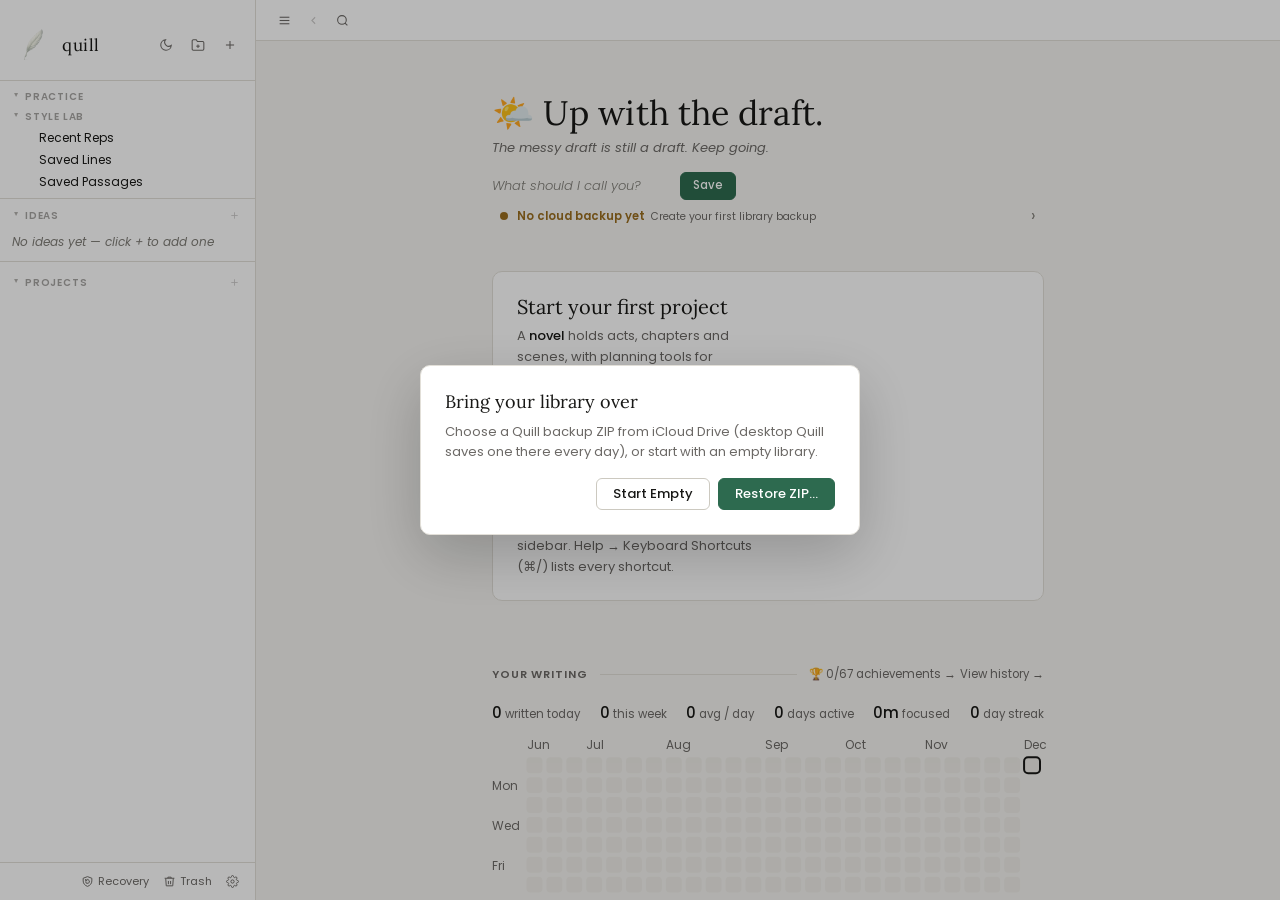
==== commit 44d24270: "Quill for iPad d22cc0c046a4" ====
--- a/app/index.html
+++ b/app/index.html
@@ -172,6 +172,8 @@
     <button role="menuitem" data-fmt="underline" data-tip="Underline" data-shortcut="underline"><span style="text-decoration:underline">U</span> Underline</button>
     <button role="menuitem" data-fmt="strikeThrough" data-tip="Strikethrough" data-shortcut="strike"><span style="text-decoration:line-through">S</span> Strikethrough</button>
     <button role="menuitem" data-fmt="formatBlock,blockquote" data-tip="Block quote" data-shortcut="quote"><span>❝</span> Block quote</button>
+    <button role="menuitem" data-fmt="inset,document" data-tip="Document inset — an article or letter inside the story, indented both sides" data-shortcut="insetDocument"><span>▤</span> Document inset</button>
+    <button role="menuitem" data-fmt="inset,message" data-tip="Text messages — indented in a phone-style font" data-shortcut="insetMessage"><span>✉</span> Text messages</button>
     <button role="menuitem" data-fmt="insertUnorderedList" data-tip="Bulleted list" data-shortcut="bullets"><span>•</span> Bulleted list</button>
     <button role="menuitem" data-fmt="insertOrderedList" data-tip="Numbered list" data-shortcut="numbers"><span>1.</span> Numbered list</button>
     <button role="menuitem" data-fmt="removeFormat;formatBlock,p" data-tip="Clear formatting — plain body text"><span>⌫</span> Clear formatting</button>
@@ -1073,6 +1075,8 @@
     <button class="ct-fmt-btn" data-keep-focus data-fmt="formatBlock,blockquote" title="Block quote">
       <svg width="12" height="12" viewBox="0 0 24 24" fill="none" stroke="currentColor" stroke-width="2.5"><path d="M3 21c3 0 7-1 7-8V5c0-1.25-.756-2.017-2-2H4c-1.25 0-2 .75-2 1.972V11c0 1.25.75 2 2 2 1 0 1 0 1 1v1c0 1-1 2-2 2s-1 .008-1 1.031V20c0 1 0 1 1 1z"/><path d="M15 21c3 0 7-1 7-8V5c0-1.25-.757-2.017-2-2h-4c-1.25 0-2 .75-2 1.972V11c0 1.25.75 2 2 2h.75c0 2.25.25 4-2.75 4v3c0 1 0 1 1 1z"/></svg>
     </button>
+    <button class="ct-fmt-btn" data-keep-focus data-fmt="inset,document" title="Document inset — an article or letter (⌘⇧D)" style="font-size:12px">▤</button>
+    <button class="ct-fmt-btn" data-keep-focus data-fmt="inset,message" title="Text messages (⌘⇧M)" style="font-size:12px">✉</button>
     <div class="ct-fmt-sep"></div>
     <button class="ct-fmt-btn ct-syn-btn" id="ct-synonyms-btn" data-keep-focus title="Synonyms for the selected word">≈ Synonyms</button>
   </div>
--- a/app/style.css
+++ b/app/style.css
@@ -709,6 +709,9 @@
 #entry-body{font-family:var(--editor);font-size:16px;line-height:var(--editor-lh,1.85);color:var(--text);
   border:none;background:transparent;outline:none;width:100%;min-height:65vh;
   caret-color:var(--accent);font-weight:300;-webkit-user-select:text;user-select:text}
+/* Body text is weight 300, and the browser's default bold is "bolder", which turns 300 into
+   only 400. Lora and Liberation Sans start at 400, so bold looked identical to plain text. */
+#entry-body strong,#entry-body b{font-weight:700}
 #entry-body p{margin:0 0 1em 0}
 #entry-body p:last-child{margin-bottom:0}
 #entry-body:empty::before{content:attr(data-placeholder);color:var(--subtle);pointer-events:none;font-style:italic}
@@ -725,6 +728,16 @@
 #entry-body h2{font-family:var(--heading);font-size:20px;font-weight:400;margin:14px 0 4px;line-height:1.3}
 #entry-body h3{font-family:var(--heading);font-size:17px;font-weight:500;margin:12px 0 4px;line-height:1.35}
 #entry-body blockquote{border-left:2px solid var(--accent);padding:2px 18px;color:var(--muted);font-style:italic;margin:6px 0}
+/* Insets (inset.js): a document inside the story, not a quotation, so none of the quote
+   styling. `document` (an article, a letter) is set in from both sides; `message` (texts) is
+   set in from the left in a sans-serif phone face. Paragraphs inside never take the
+   first-line indent. */
+#entry-body .inset{margin:1em 2.5em;color:var(--text);font-style:normal}
+#entry-body .inset p,#entry-body.indent-mode .inset p{text-indent:0;margin:0 0 .6em}
+#entry-body .inset p:last-child,#entry-body.indent-mode .inset p:last-child{margin-bottom:0}
+#entry-body .inset-message{margin-right:0;font-family:-apple-system,system-ui,'Helvetica Neue','LibSans',Arial,sans-serif;font-weight:400;font-size:.92em;line-height:1.55}
+#entry-body .inset-message p,#entry-body.indent-mode .inset-message p{margin-bottom:.3em}
+#entry-body.indent-mode .inset + p{text-indent:0}
 #entry-body a{color:var(--accent)}
 #entry-body ul,#entry-body ol{padding-left:22px}
 #entry-body li{margin:2px 0}
@@ -765,6 +778,16 @@
 #chapter-body h2{font-family:var(--heading);font-size:20px;font-weight:400;margin:14px 0 4px;line-height:1.3}
 #chapter-body h3{font-family:var(--heading);font-size:17px;font-weight:400;margin:12px 0 4px;line-height:1.35}
 #chapter-body blockquote{border-left:2px solid var(--accent);padding:2px 18px;color:var(--muted);font-style:italic;margin:6px 0}
+/* Insets (inset.js): a document inside the story, not a quotation, so none of the quote
+   styling. `document` (an article, a letter) is set in from both sides; `message` (texts) is
+   set in from the left in a sans-serif phone face. Paragraphs inside never take the
+   first-line indent. */
+#chapter-body .inset{margin:1em 2.5em;color:var(--text);font-style:normal}
+#chapter-body .inset p,#chapter-body.indent-mode .inset p{text-indent:0;margin:0 0 .6em}
+#chapter-body .inset p:last-child,#chapter-body.indent-mode .inset p:last-child{margin-bottom:0}
+#chapter-body .inset-message{margin-right:0;font-family:-apple-system,system-ui,'Helvetica Neue','LibSans',Arial,sans-serif;font-weight:400;font-size:.92em;line-height:1.55}
+#chapter-body .inset-message p,#chapter-body.indent-mode .inset-message p{margin-bottom:.3em}
+#chapter-body.indent-mode .inset + p{text-indent:0}
 #chapter-body ul,#chapter-body ol{padding-left:22px}
 #chapter-body .scene-break{text-align:center;letter-spacing:.5em;color:var(--muted);margin:18px 0;user-select:none}
 /* A refusal has to be readable and specific — it is the only thing standing between a
@@ -2944,6 +2967,9 @@
 }
 .ms-text blockquote { margin:0; padding-left:48px; }
 .ms-text blockquote p { text-indent:0; }
+.ms-text p.ms-inset { text-indent:0; margin-left:48px; }
+.ms-text p.ms-inset-document { margin-right:48px; }
+.ms-text p.ms-inset + p:not(.ms-inset) { text-indent:0; }
 .ms-text ul, .ms-text ol { margin:0; padding-left:48px; }
 .ms-text li p { text-indent:0; }
 .ms-text em { font-style:italic; }
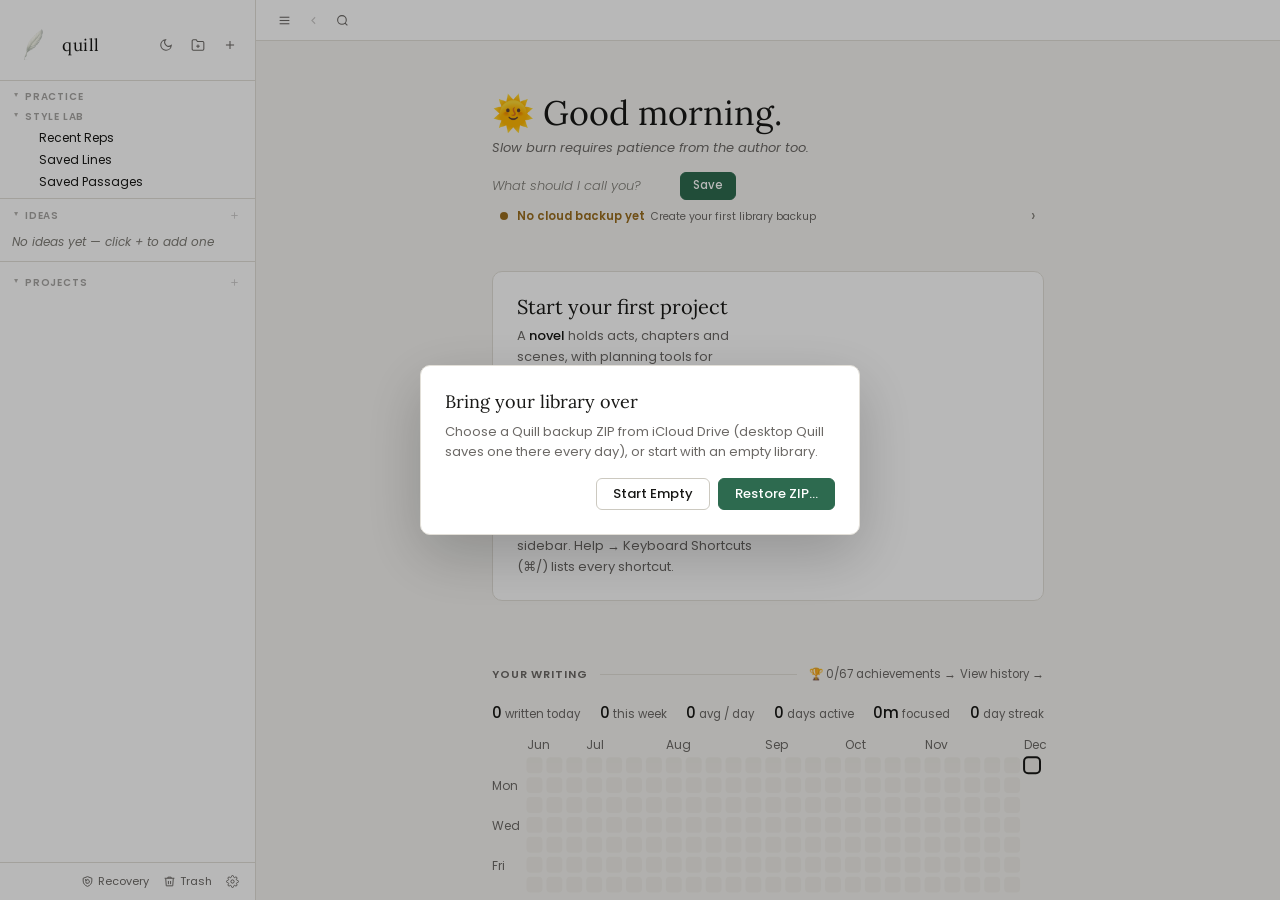
==== commit 3d7e96bc: "Quill for iPad d1f849187f6f" ====
--- a/app/index.html
+++ b/app/index.html
@@ -1776,6 +1776,46 @@
   </div>
 </div>
 
+<!-- Bridge: from the last scene written to the next scene you can see (renderer/bridgebuilder.js) -->
+<div class="overlay" id="bridge-builder-modal">
+  <div class="modal scene-builder structure-builder bridge-builder" role="dialog" aria-labelledby="brb-heading">
+    <div class="sb-head">
+      <h3 id="brb-heading">Bridge</h3>
+      <span class="stb-head-actions">
+        <button type="button" class="sb-close" id="brb-close" title="Close" aria-label="Close">×</button>
+      </span>
+    </div>
+    <div class="sb-main">
+      <nav class="sb-rail stb-rail" id="brb-rail"></nav>
+      <div class="sb-body" id="brb-body"></div>
+    </div>
+    <div class="modal-btns">
+      <span class="builder-save-status" id="brb-save-status" role="status"></span>
+      <button type="button" class="btn" id="brb-back">Back</button>
+      <button type="button" class="btn primary" id="brb-next">Next</button>
+      <button type="button" class="btn" id="brb-done">Save &amp; close</button>
+    </div>
+  </div>
+</div>
+
+<!-- AI preview: suggestions read from the draft, edited and accepted before anything is saved (renderer/draft-ai.js) -->
+<div class="overlay" id="ai-preview-modal">
+  <div class="modal ai-preview" role="dialog" aria-modal="true" aria-labelledby="aip-heading">
+    <div class="sb-head">
+      <h3 id="aip-heading">Suggestions</h3>
+      <button type="button" class="sb-close" id="aip-close" title="Close" aria-label="Close">×</button>
+    </div>
+    <p class="aip-intro" id="aip-intro"></p>
+    <div class="aip-status" id="aip-status" role="status"></div>
+    <div class="aip-list" id="aip-list"></div>
+    <div class="modal-btns">
+      <button type="button" class="btn sm aip-all" id="aip-all" hidden>Untick all</button>
+      <button type="button" class="btn" id="aip-cancel">Cancel</button>
+      <button type="button" class="btn primary" id="aip-accept" disabled>Add selected</button>
+    </div>
+  </div>
+</div>
+
 <div class="overlay" id="grammar-modal">
   <div class="modal grammar-modal">
     <div class="grammar-header">
@@ -1815,6 +1855,9 @@
 <script src="../revisions.js"></script>
 <script src="../structure.js"></script>
 <script src="../case.js"></script>
+<script src="../bridge.js"></script>
+<script src="../threads.js"></script>
+<script src="../story-ai.js"></script>
 <script src="../study.js"></script>
 <script src="sprint.js"></script>
 <script src="tree.js"></script>
@@ -1824,6 +1867,9 @@
 <script src="scene-ai.js"></script>
 <script src="scenebuilder.js"></script>
 <script src="structurebuilder.js"></script>
+<script src="bridgebuilder.js"></script>
+<script src="draft-ai.js"></script>
+<script src="threadspanel.js"></script>
 <script src="casebuilder.js"></script>
 <script src="editor.bundle.js"></script>
 <script src="editor.js"></script>
--- a/app/ui.css
+++ b/app/ui.css
@@ -138,3 +138,116 @@
 .empty-state svg{width:28px;height:28px;stroke:var(--subtle);fill:none;stroke-width:1.5}
 .empty-state p{font-size:var(--fs-md);color:var(--muted);max-width:360px;line-height:1.55}
 .empty-state.inline{align-items:flex-start;text-align:left;padding:var(--sp-3) 0}
+
+/* ── Bridge (renderer/bridgebuilder.js; the Structure Builder's frame) ── */
+.brb-pos { font-size:var(--fs-md); margin:-6px 0 14px; color:var(--text); }
+.brb-pos b { font-weight:500; color:var(--accent); }
+.brb-recent { display:flex; flex-direction:column; gap:2px; margin:0 0 18px; border-left:3px solid var(--border2); padding-left:10px; }
+.brb-recent-scene { display:flex; flex-direction:column; gap:2px; border:0; background:none; padding:5px 6px; border-radius:var(--r); text-align:left; font:var(--fs-sm) var(--ui); color:var(--muted); cursor:pointer; }
+.brb-recent-scene:hover { background:var(--surface2); }
+.brb-recent-title { display:flex; gap:8px; align-items:baseline; flex-wrap:wrap; }
+.brb-recent-title b { font-weight:500; color:var(--text); font-size:var(--fs-md); }
+.brb-recent-title span { font-size:var(--fs-xs); color:var(--subtle); }
+.brb-recent-syn { line-height:1.45; }
+.brb-recent-syn.none { font-style:italic; color:var(--subtle); }
+.brb-recent-beats { display:flex; gap:4px; flex-wrap:wrap; }
+.brb-recent-beats i { font-style:normal; font-size:var(--fs-xs); padding:0 6px; border-radius:var(--r-sm); background:var(--adim); color:var(--accent); }
+.brb-list { display:flex; flex-direction:column; gap:6px; margin:0 0 8px; }
+.brb-row { display:flex; align-items:flex-start; gap:8px; }
+.brb-row textarea { flex:1; min-width:0; }
+.brb-tick { padding-top:8px; flex-shrink:0; }
+.brb-del, .brb-move { border:0; background:none; color:var(--subtle); font:var(--fs-lg) var(--ui); padding:4px 6px; cursor:pointer; border-radius:var(--r); flex-shrink:0; }
+.brb-del:hover, .brb-move:hover:not(:disabled) { color:var(--accent); background:var(--surface2); }
+.brb-move:disabled { opacity:.35; cursor:default; }
+.brb-add, .brb-link { border:0; background:none; padding:4px 0; color:var(--accent); font:var(--fs-md) var(--ui); cursor:pointer; }
+.brb-add:hover, .brb-link:hover { text-decoration:underline; }
+.brb-options { display:grid; grid-template-columns:repeat(auto-fill, minmax(190px, 1fr)); gap:8px; margin:0 0 18px; }
+.brb-option { display:flex; flex-direction:column; gap:3px; text-align:left; border:1px solid var(--border); border-radius:var(--r); background:var(--bg); padding:9px 11px; font:var(--fs-sm) var(--ui); color:var(--muted); cursor:pointer; }
+.brb-option b { font-weight:500; font-size:var(--fs-md); color:var(--text); }
+.brb-option span { font-size:var(--fs-xs); text-transform:uppercase; letter-spacing:.06em; color:var(--subtle); }
+.brb-option em { font-style:normal; line-height:1.4; display:-webkit-box; -webkit-line-clamp:3; -webkit-box-orient:vertical; overflow:hidden; }
+.brb-option:hover { border-color:var(--accent); }
+.brb-option.on { border-color:var(--accent); background:var(--adim); }
+.brb-option.on b { color:var(--accent); }
+.brb-send-row { display:flex; justify-content:flex-end; align-items:center; gap:8px; margin-top:4px; }
+.brb-sent { font-size:var(--fs-sm); color:var(--muted); }
+.brb-cards { display:flex; flex-direction:column; gap:10px; margin:0 0 8px; }
+.brb-card { border:1px solid var(--border); border-radius:var(--r); background:var(--surface); padding:10px 12px; }
+.brb-card .sb-field { margin-bottom:8px; }
+.brb-unlinked { border-style:dashed; }
+.brb-card-head { display:flex; align-items:center; gap:4px; margin-bottom:6px; }
+.brb-card-num { width:20px; height:20px; border-radius:50%; background:var(--adim); color:var(--accent); font:600 var(--fs-xs) var(--ui); display:inline-flex; align-items:center; justify-content:center; flex-shrink:0; }
+.brb-card-need { flex:1; min-width:0; font-size:var(--fs-sm); color:var(--muted); margin-left:6px; overflow:hidden; text-overflow:ellipsis; white-space:nowrap; }
+.brb-warn { font-size:var(--fs-sm); color:var(--muted); font-style:italic; margin:-4px 0 8px; }
+.brb-outcomes { margin-bottom:6px; }
+.brb-pressure summary { font-size:var(--fs-sm); color:var(--muted); cursor:pointer; padding:2px 0; }
+.brb-pressure summary:hover { color:var(--accent); }
+.brb-pressure .sb-chips { margin-top:6px; }
+.brb-pressure-q { margin-top:8px; color:var(--text); }
+.brb-lighthouse-card { border-color:var(--accent); margin-top:10px; font-size:var(--fs-md); line-height:1.5; }
+.outline-bridge { display:block; border:1px solid var(--border); border-radius:var(--r-pill); background:none; padding:4px 12px; margin:0 0 10px; font:var(--fs-sm) var(--ui); color:var(--accent); cursor:pointer; }
+.outline-bridge:hover { border-color:var(--accent); background:var(--adim); }
+.outline .story-beat.bridge-target { background:var(--adim); }
+
+/* ── Structure tab side column: Open threads above Free write ── */
+.outline-side { position:sticky; top:12px; display:flex; flex-direction:column; gap:12px; }
+.outline-side .dump { position:static; }
+@media (max-width:900px) { .outline-side { position:static; } }
+
+/* ── Open threads (renderer/threadspanel.js) ── */
+.thr-intro { font-size:var(--fs-sm); color:var(--muted); line-height:1.5; margin:0 0 10px; }
+.thr-list { display:flex; flex-direction:column; gap:2px; }
+.thr-empty { font-size:var(--fs-sm); color:var(--subtle); font-style:italic; margin:0 0 6px; }
+.thr-item { border-radius:var(--r); }
+.thr-item.open { background:var(--bg); border:1px solid var(--border); padding-bottom:8px; }
+.thr-line { display:flex; flex-wrap:wrap; align-items:baseline; gap:4px 6px; width:100%; border:0; background:none; text-align:left; padding:6px 8px; border-radius:var(--r); font:var(--fs-sm)/1.45 var(--ui); color:var(--text); cursor:pointer; }
+.thr-line:hover { background:var(--surface2); }
+.thr-text { flex:1 1 100%; }
+.thr-item[data-status="answered"] .thr-text, .thr-item[data-status="dropped"] .thr-text { color:var(--muted); text-decoration:line-through; text-decoration-color:var(--border2); }
+.thr-where { font-size:var(--fs-xs); color:var(--subtle); }
+.thr-kind { font-size:var(--fs-xs); padding:0 6px; border-radius:var(--r-sm); background:var(--adim); color:var(--accent); }
+.thr-edit { display:flex; flex-direction:column; gap:8px; padding:4px 8px 0; }
+.thr-edit textarea { width:100%; padding:6px 8px; border:1px solid var(--border); border-radius:var(--r); background:var(--surface); color:var(--text); font:var(--fs-sm)/1.5 var(--ui); resize:none; overflow:hidden; outline:none; }
+.thr-edit textarea:focus { border-color:var(--accent); }
+.thr-kinds .sb-chip { padding:3px 9px; font-size:var(--fs-xs); }
+.thr-field { display:flex; flex-direction:column; gap:3px; font-size:var(--fs-xs); color:var(--muted); }
+.thr-field select { width:100%; padding:5px 6px; border:1px solid var(--border); border-radius:var(--r); background:var(--surface); color:var(--text); font:var(--fs-sm) var(--ui); }
+.thr-status { align-self:flex-start; }
+.thr-edit-foot { display:flex; justify-content:space-between; }
+.thr-del, .thr-done, .thr-closed-toggle { border:0; background:none; padding:2px 0; font:var(--fs-sm) var(--ui); cursor:pointer; color:var(--muted); }
+.thr-done { color:var(--accent); }
+.thr-del:hover, .thr-done:hover, .thr-closed-toggle:hover { text-decoration:underline; color:var(--accent); }
+.thr-actions, .brb-actions { display:flex; flex-wrap:wrap; gap:4px 14px; margin:6px 0 4px; }
+.brb-add:disabled { color:var(--subtle); cursor:default; text-decoration:none; }
+.brb-fill { margin:-10px 0 16px; }
+.thr-closed-toggle { margin-top:8px; }
+.thr-closed { margin-top:4px; }
+
+/* ── AI preview (renderer/draft-ai.js) ── */
+.modal.ai-preview { width:min(680px, calc(100vw - 32px)); max-height:calc(100vh - 64px); display:flex; flex-direction:column; }
+.aip-intro { font-size:var(--fs-md); color:var(--muted); line-height:1.5; margin:0 0 10px; }
+.aip-status { font-size:var(--fs-sm); color:var(--muted); margin:0 0 10px; min-height:1.4em; }
+.aip-status.busy::before { content:''; display:inline-block; width:8px; height:8px; margin-right:8px; border-radius:50%; background:var(--accent); animation:aip-pulse 1s ease-in-out infinite alternate; }
+@keyframes aip-pulse { from { opacity:.25; } to { opacity:1; } }
+.aip-list { flex:1; min-height:0; overflow-y:auto; display:flex; flex-direction:column; gap:8px; padding-right:4px; }
+.aip-item { display:flex; gap:10px; align-items:flex-start; border:1px solid var(--border); border-radius:var(--r); padding:8px 10px; background:var(--surface); }
+.aip-item.off { opacity:.5; }
+.aip-tick { padding-top:2px; }
+.aip-item-body { flex:1; min-width:0; display:flex; flex-direction:column; gap:6px; }
+.aip-item-label { display:flex; flex-wrap:wrap; gap:4px 8px; align-items:baseline; font-size:var(--fs-sm); }
+.aip-item-label b { font-weight:500; color:var(--text); }
+.aip-item-label span { font-size:var(--fs-xs); color:var(--subtle); }
+.aip-field { display:flex; flex-direction:column; gap:2px; font-size:var(--fs-xs); color:var(--muted); }
+.aip-field textarea { width:100%; padding:6px 8px; border:1px solid var(--border); border-radius:var(--r); background:var(--bg); color:var(--text); font:var(--fs-md)/1.5 var(--ui); resize:none; overflow:hidden; outline:none; }
+.aip-field textarea:focus { border-color:var(--accent); }
+.aip-all { margin-right:auto; }
+.aip-fields { display:flex; flex-direction:column; gap:6px; }
+.aip-fields.grid { display:grid; grid-template-columns:repeat(auto-fill, minmax(180px, 1fr)); }
+.aip-act { font:600 var(--fs-xs) var(--ui); text-transform:uppercase; letter-spacing:.07em; color:var(--subtle); margin:8px 0 0 2px; }
+.aip-chapter { display:flex; align-items:baseline; gap:10px; padding:6px 10px; border:1px solid var(--border); border-radius:var(--r); background:var(--surface); font-size:var(--fs-md); cursor:pointer; }
+.aip-chapter.none { opacity:.55; cursor:default; }
+.aip-ch-title { flex:1; min-width:0; color:var(--text); }
+.aip-ch-meta { font-size:var(--fs-xs); color:var(--subtle); white-space:nowrap; }
+.aip-redo { margin:0 0 6px; }
+.aip-empty { font-size:var(--fs-sm); color:var(--subtle); }
+.settings-cg-hidden { display:flex; margin-top:6px; }
--- a/app/style.css
+++ b/app/style.css
@@ -721,6 +721,10 @@
   content:attr(data-placeholder);color:var(--subtle);pointer-events:none;font-style:italic;
   float:left;height:0}
 #entry-body .ProseMirror-separator{display:none}
+/* held-selection.js: the editor paints a settled selection itself, so it stays visible while a
+   menu has focus and is never left partly unpainted. The native highlight hides underneath. */
+.ProseMirror .held-sel{background:var(--adim);background:color-mix(in srgb,Highlight 45%,transparent)}
+.ProseMirror.has-held-sel ::selection,.ProseMirror.has-held-sel::selection{background:transparent}
 #entry-body .ProseMirror:focus,
 #entry-body .ProseMirror:focus-visible{outline:none;border:none;box-shadow:none}
 #find-btn:disabled{opacity:.35;cursor:not-allowed}
